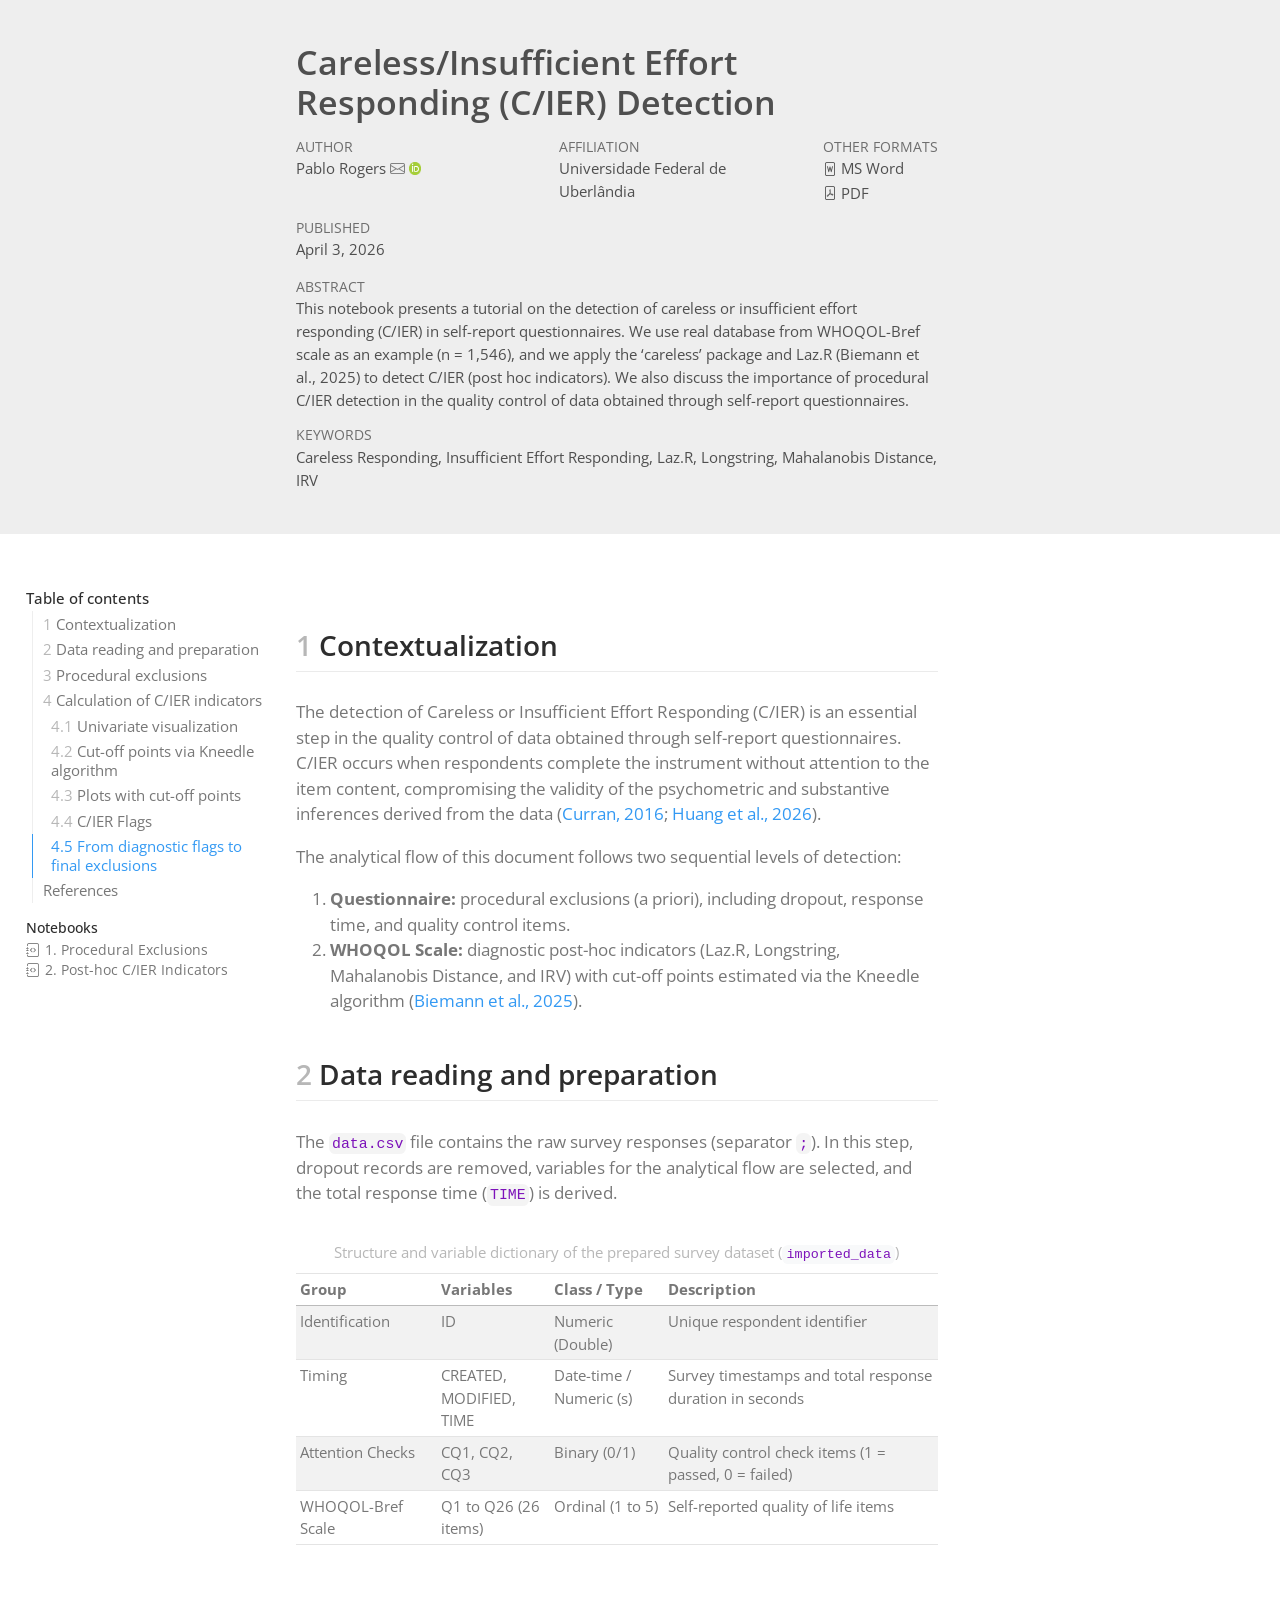
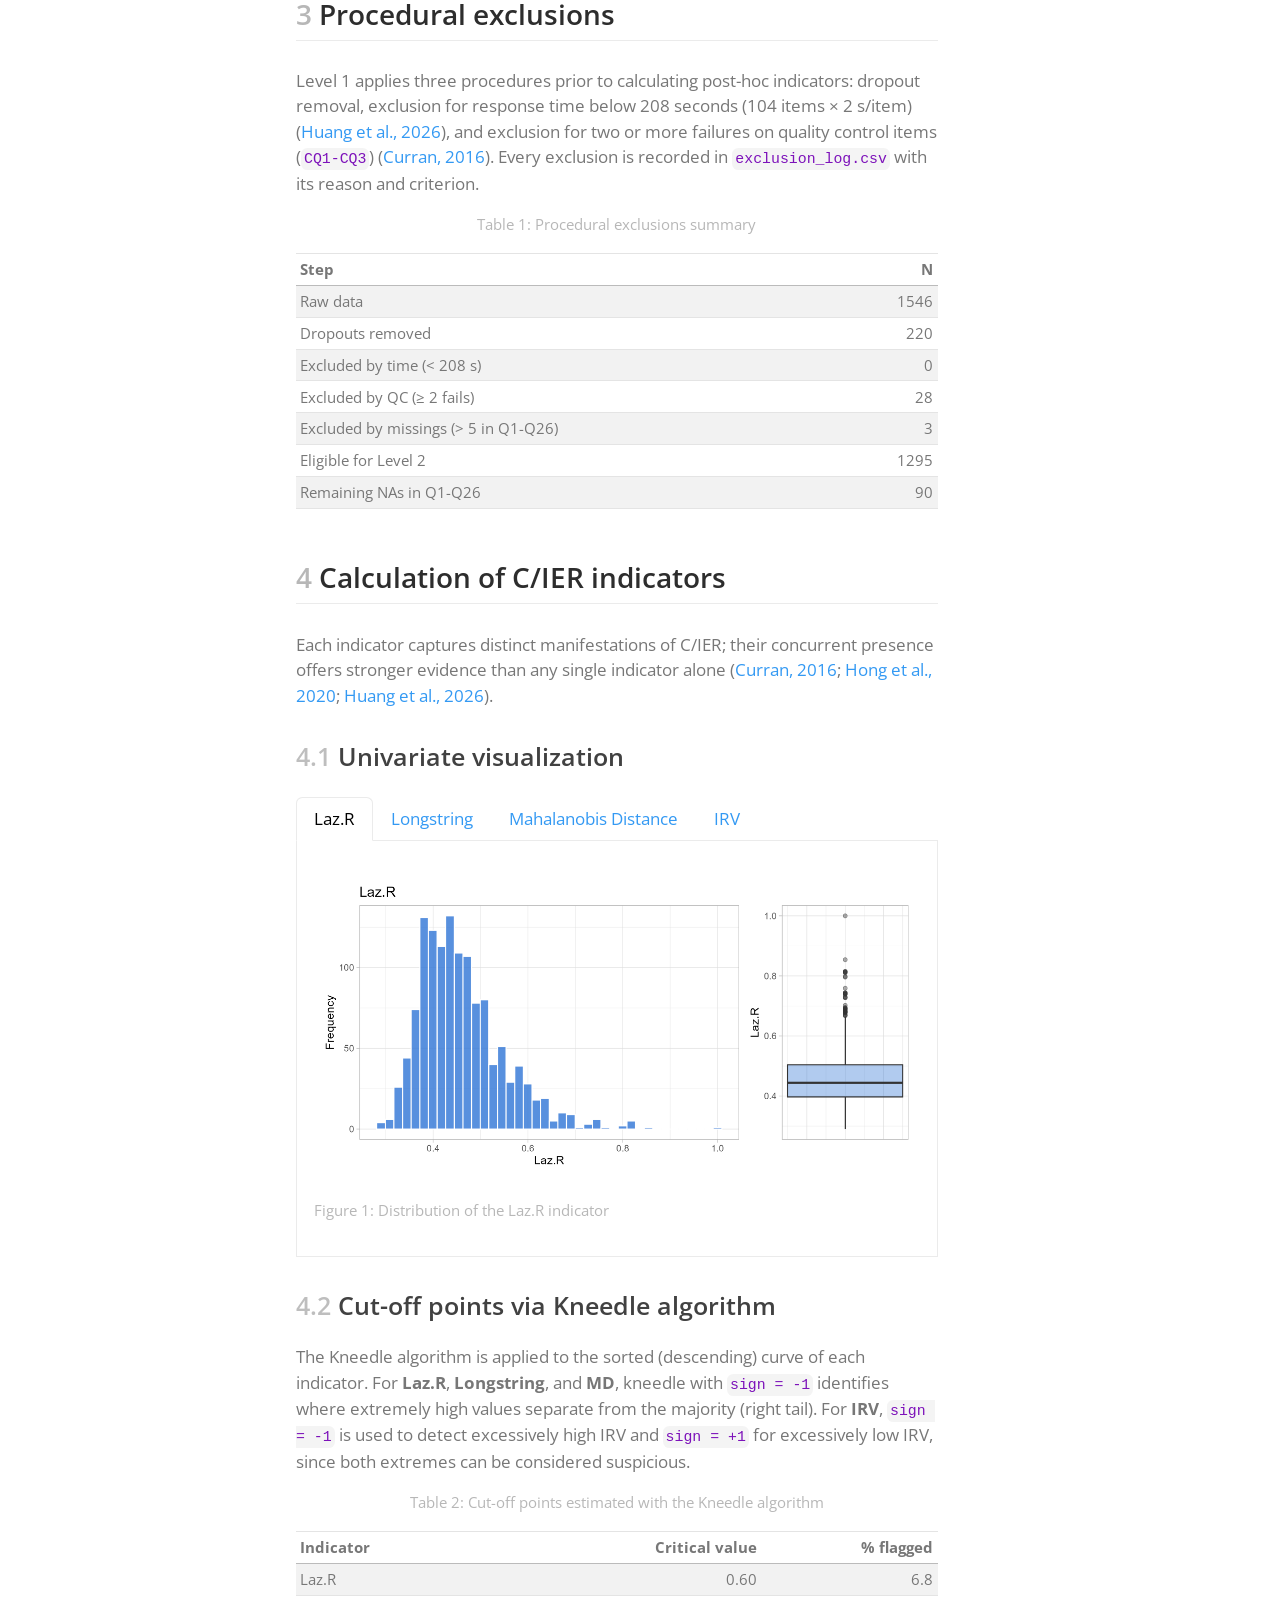
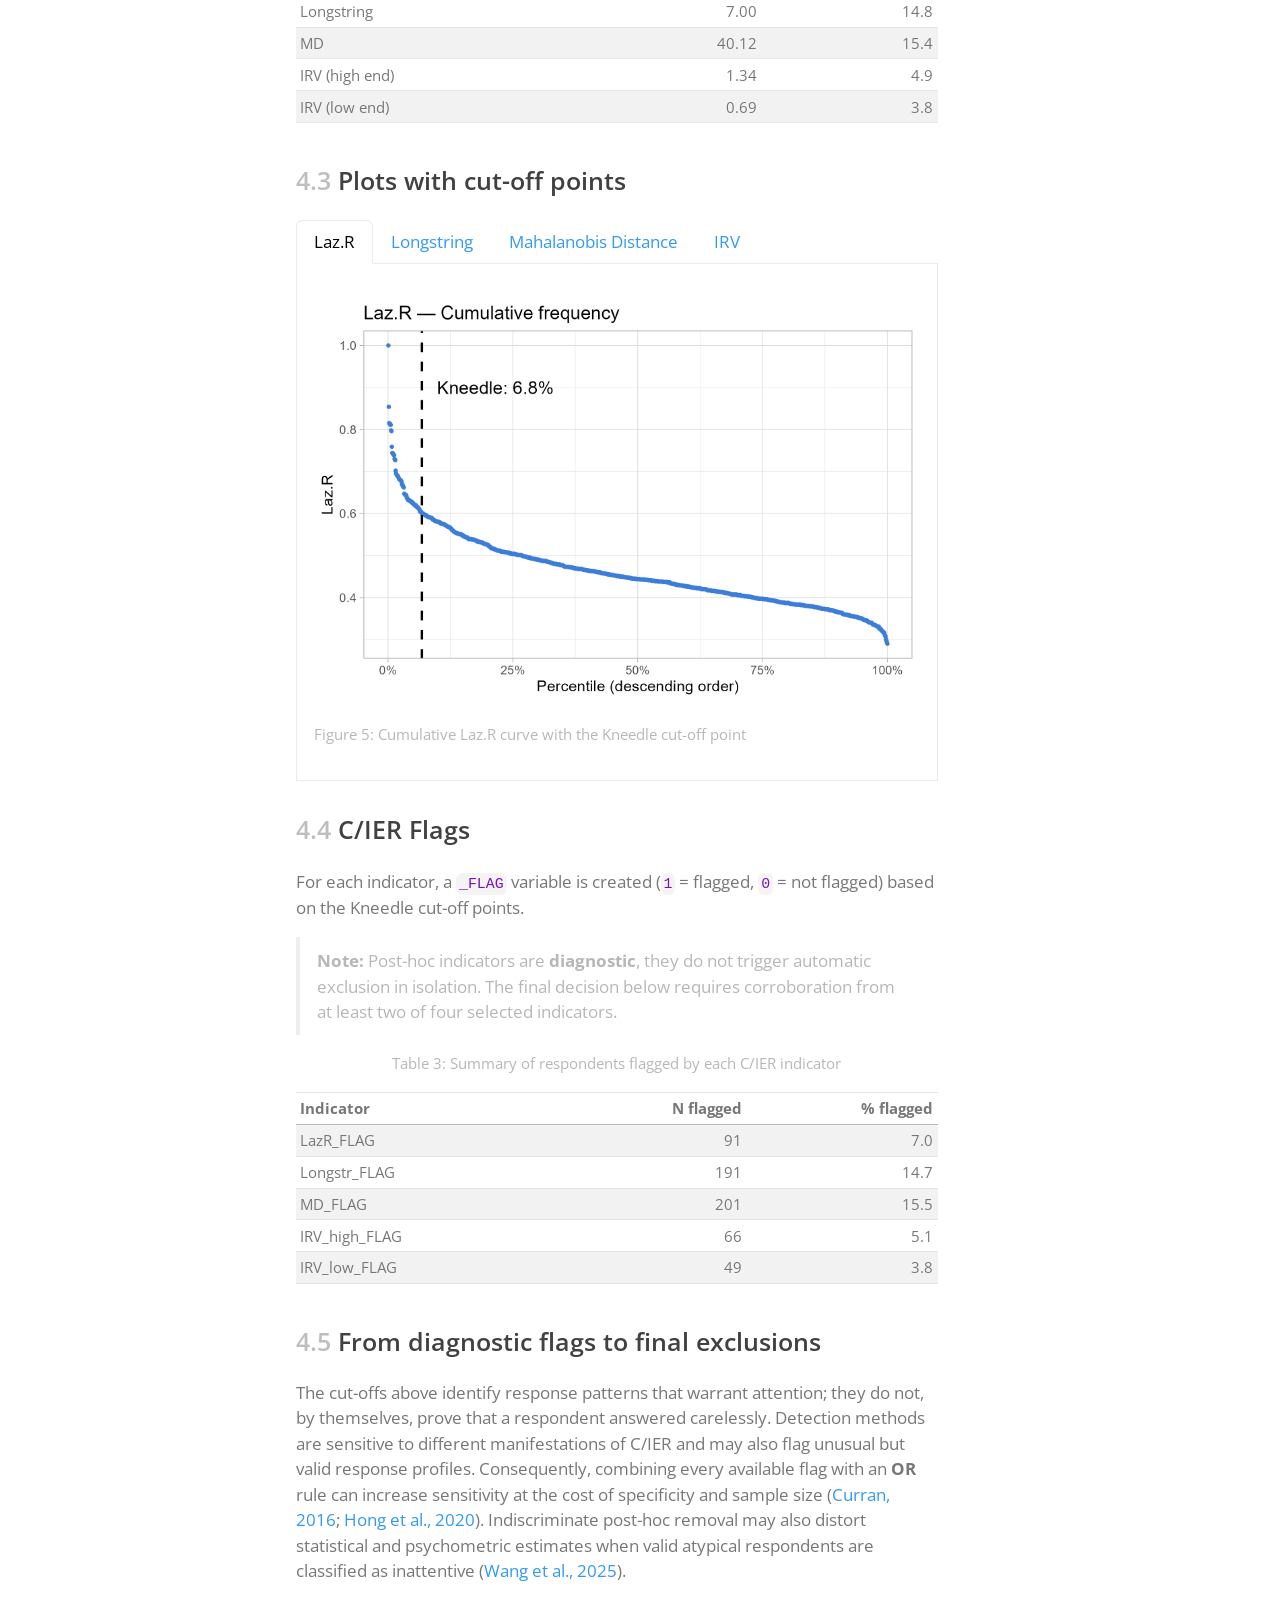
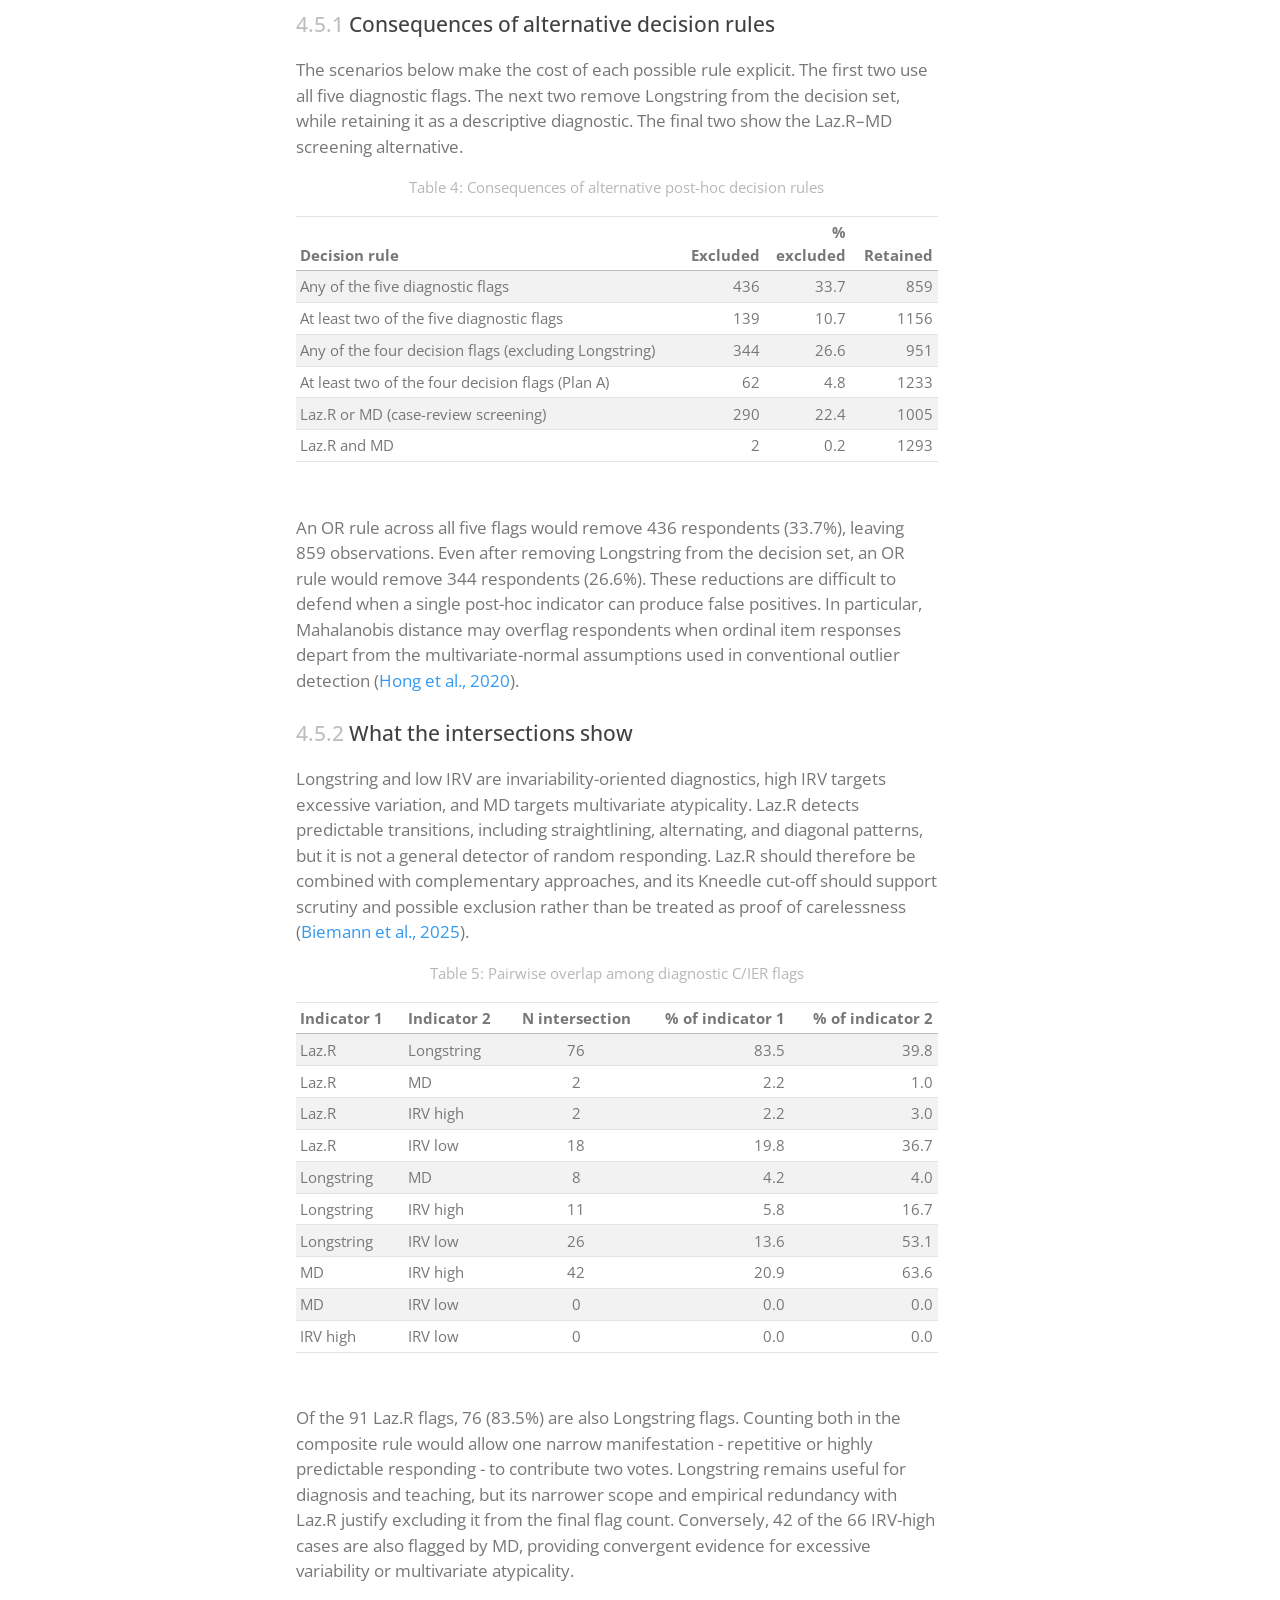
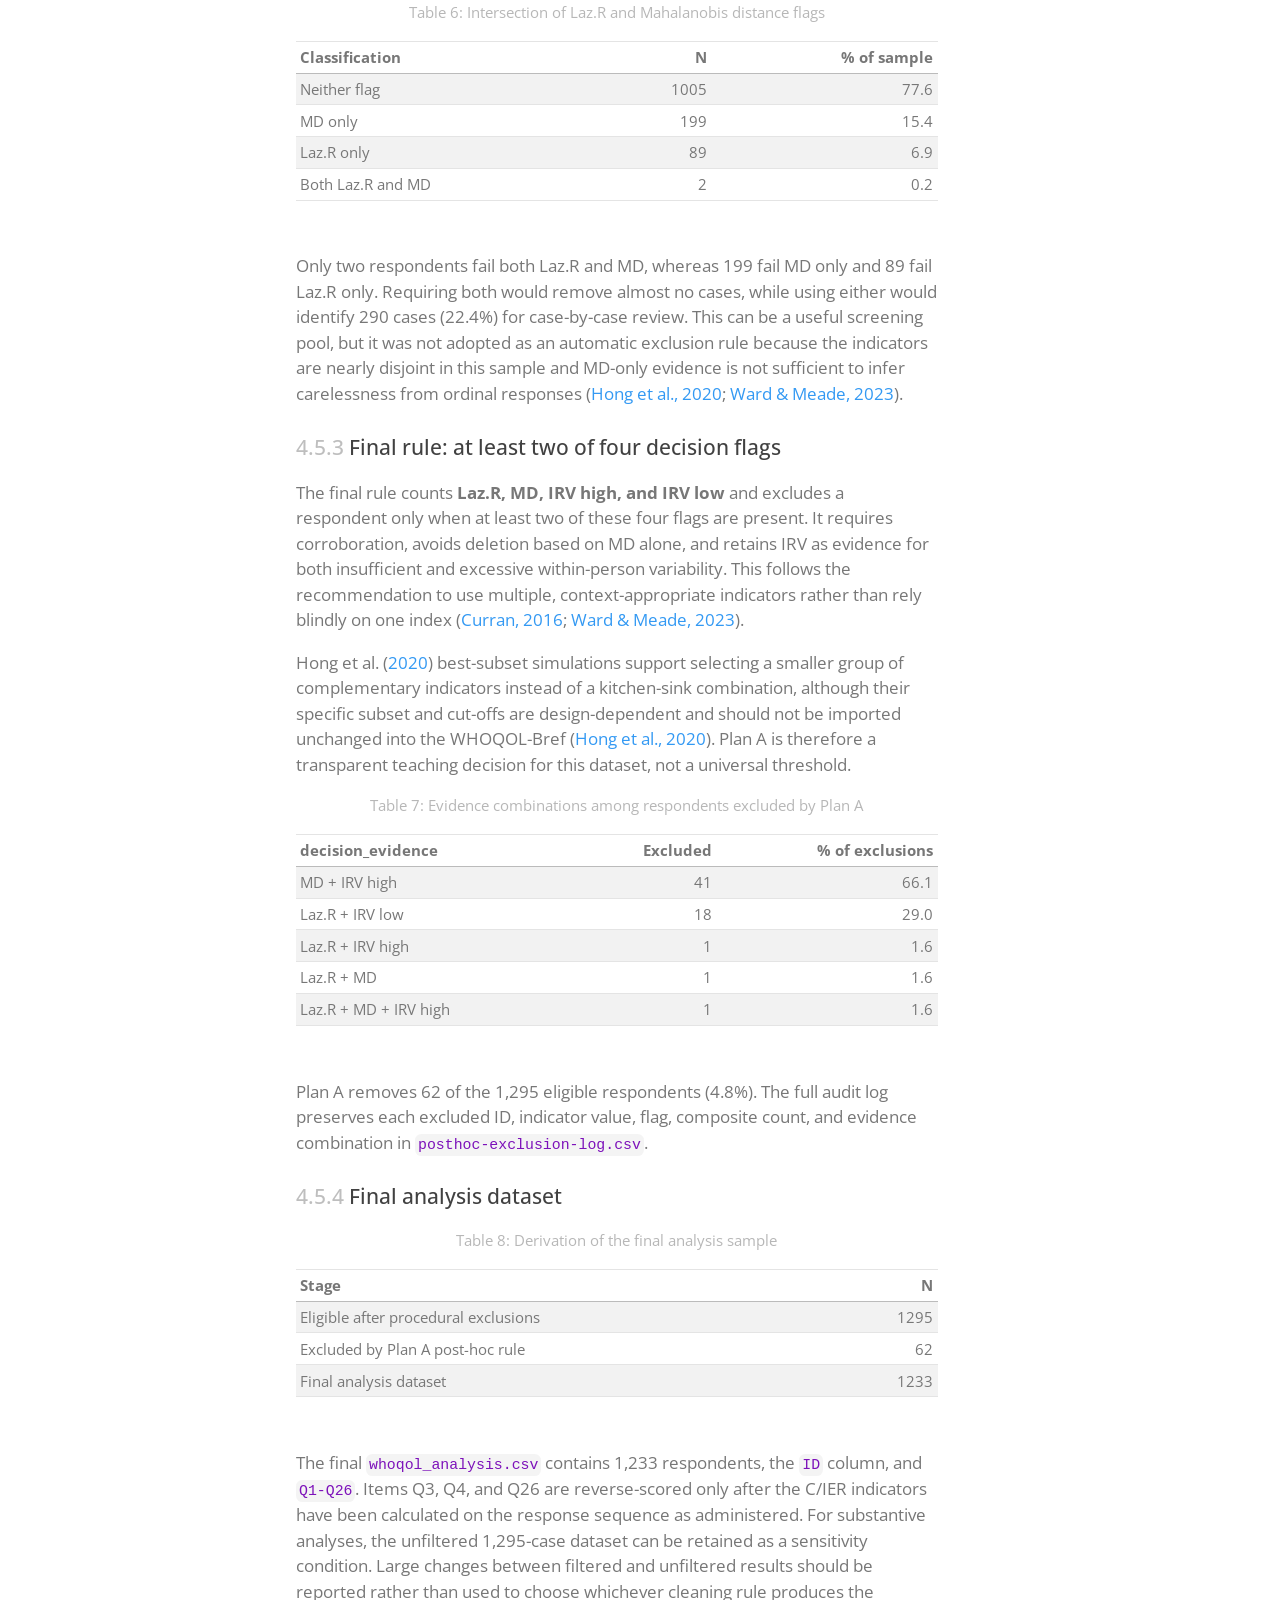
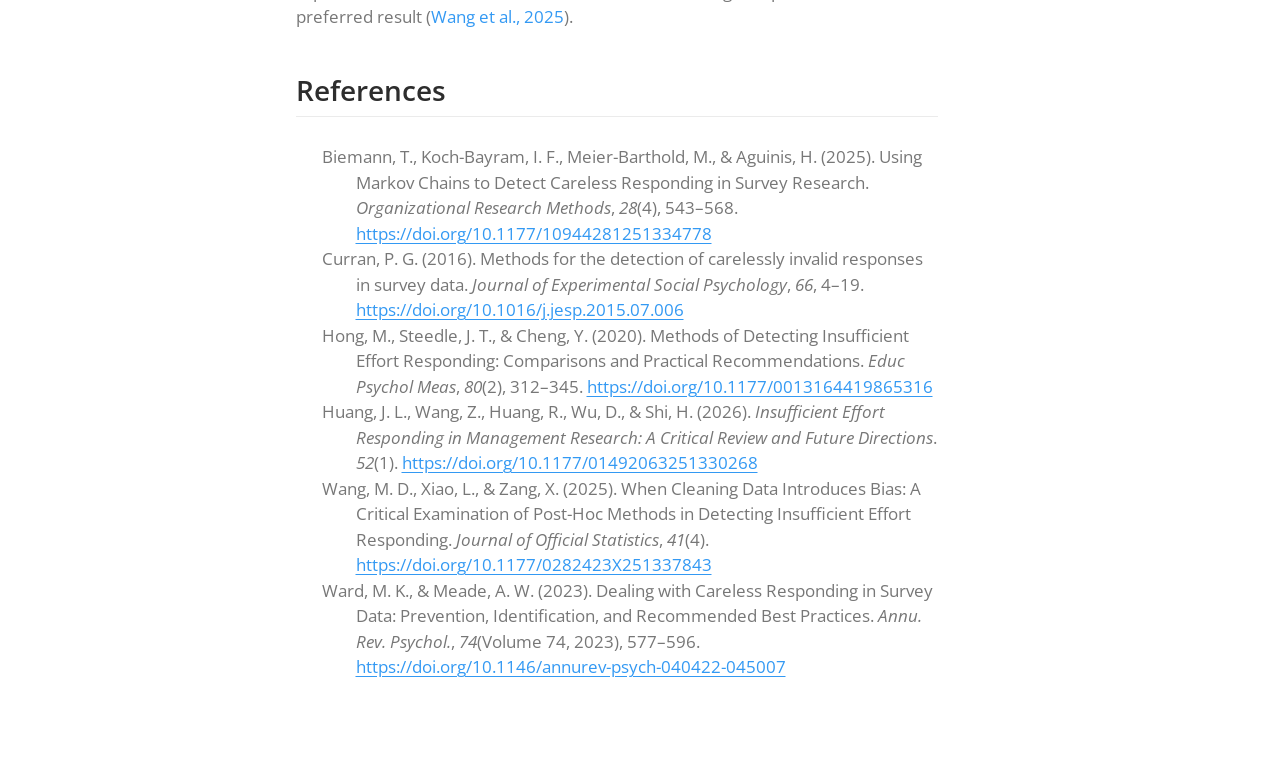
==== index.html @ c93877b2 "Built site for gh-pages" ====
<!DOCTYPE html>
<html xmlns="http://www.w3.org/1999/xhtml" lang="en" xml:lang="en"><head>

<meta charset="utf-8">
<meta name="generator" content="quarto-1.9.37">

<meta name="viewport" content="width=device-width, initial-scale=1.0, user-scalable=yes">

<meta name="author" content="Pablo Rogers">
<meta name="dcterms.date" content="2026-04-03">
<meta name="keywords" content="Careless Responding, Insufficient Effort Responding, Laz.R, Longstring, Mahalanobis Distance, IRV">

<title>Careless/Insufficient Effort Responding (C/IER) Detection</title>
<style>
/* Default styles provided by pandoc.
** See https://pandoc.org/MANUAL.html#variables-for-html for config info.
*/
code{white-space: pre-wrap;}
span.smallcaps{font-variant: small-caps;}
div.columns{display: flex; gap: min(4vw, 1.5em);}
div.column{flex: auto; overflow-x: auto;}
div.hanging-indent{margin-left: 1.5em; text-indent: -1.5em;}
ul.task-list{list-style: none;}
ul.task-list li input[type="checkbox"] {
  width: 0.8em;
  margin: 0 0.8em 0.2em -1em; /* quarto-specific, see https://github.com/quarto-dev/quarto-cli/issues/4556 */ 
  vertical-align: middle;
}
/* CSS for citations */
div.csl-bib-body { }
div.csl-entry {
  clear: both;
  margin-bottom: 0em;
}
.hanging-indent div.csl-entry {
  margin-left:2em;
  text-indent:-2em;
}
div.csl-left-margin {
  min-width:2em;
  float:left;
}
div.csl-right-inline {
  margin-left:2em;
  padding-left:1em;
}
div.csl-indent {
  margin-left: 2em;
}</style>


<script src="site_libs/clipboard/clipboard.min.js"></script>
<script src="site_libs/quarto-html/quarto.js" type="module"></script>
<script src="site_libs/quarto-html/tabsets/tabsets.js" type="module"></script>
<script src="site_libs/quarto-html/popper.min.js"></script>
<script src="site_libs/quarto-html/tippy.umd.min.js"></script>
<script src="site_libs/quarto-html/anchor.min.js"></script>
<link href="site_libs/quarto-html/tippy.css" rel="stylesheet">
<link href="site_libs/quarto-html/quarto-syntax-highlighting-7f8f88aac4f3542376d5c11b86a4c14d.css" rel="stylesheet" id="quarto-text-highlighting-styles">
<script src="site_libs/bootstrap/bootstrap.min.js"></script>
<link href="site_libs/bootstrap/bootstrap-icons.css" rel="stylesheet">
<link href="site_libs/bootstrap/bootstrap-df715b4811ca13bc07639e5bce24b6cd.min.css" rel="stylesheet" append-hash="true" id="quarto-bootstrap" data-mode="light">
<script src="site_libs/quarto-contrib/glightbox/glightbox.min.js"></script>
<link href="site_libs/quarto-contrib/glightbox/glightbox.min.css" rel="stylesheet">
<link href="site_libs/quarto-contrib/glightbox/lightbox.css" rel="stylesheet">
<script async="" src="https://hypothes.is/embed.js"></script>
<script>
  window.document.addEventListener("DOMContentLoaded", function (_event) {
    document.body.classList.add('hypothesis-enabled');
  });
</script>


<link rel="stylesheet" href="custom.css">
<meta name="citation_title" content="Careless/Insufficient Effort Responding (C/IER) Detection">
<meta name="citation_abstract" content="This notebook presents a tutorial on the detection of careless or insufficient effort responding (C/IER) in self-report questionnaires. We use real database from WHOQOL-Bref scale as an example (n = 1,546), and we apply the &amp;amp;#039;careless' package and Laz.R [@biemann2025] to detect C/IER (post hoc indicators). We also discuss the importance of procedural C/IER detection in the quality control of data obtained through self-report questionnaires.
">
<meta name="citation_keywords" content="Careless Responding,Insufficient Effort Responding,Laz.R,Longstring,Mahalanobis Distance,IRV">
<meta name="citation_author" content="Pablo Rogers">
<meta name="citation_publication_date" content="2026-04-03">
<meta name="citation_cover_date" content="2026-04-03">
<meta name="citation_year" content="2026">
<meta name="citation_online_date" content="2026-04-03">
<meta name="citation_language" content="en">
<meta name="citation_reference" content="citation_title=The Relationship of Insufficient Effort Responding and Response Styles: An Online Experiment;,citation_abstract=While self-report data is a staple of modern psychological studies, they rely on participants accurately self-reporting. Two constructs that impede accurate results are insufficient effort responding and response styles. These constructs share conceptual underpinnings and both utilized to reduce cognitive effort when responding to self-report scales. Little research has extensively explored the relationship of the two constructs. The current study explored the relationship of the two constructs across even-point and odd-point scales, as well as before and after data cleaning procedures. We utilized IRTrees, a statistical method for modeling response styles, to examine the relationship between IER and response styles. To capture the wide range of IER metrics available, we employed several forms of IER assessment in our analyses and generated IER factors based on the type of IER being detected. Our results indicated an overall modest relationship between IER and response styles, which varied depending on the type of IER metric being considered or type of scale being evaluated. As expected, data cleaning also changed the relationships of some of the variables. We posit the difference between the constructs may be the degree of cognitive effort participants are willing to expend. Future research and applications are discussed.;,citation_author=Gene M. Alarcon;,citation_author=Michael A. Lee;,citation_publication_date=2022-01;,citation_cover_date=2022-01;,citation_year=2022;,citation_doi=10.3389/fpsyg.2021.784375;,citation_issn=1664-1078;,citation_volume=12;,citation_language=en-US;,citation_journal_title=Front. Psychol.;,citation_publisher=Frontiers;">
<meta name="citation_reference" content="citation_title=Applied Structural Equation Modeling Using AMOS: Basic to Advanced Techniques;,citation_author=Joel E. Collier;,citation_publication_date=2020;,citation_cover_date=2020;,citation_year=2020;">
<meta name="citation_reference" content="citation_title=Old and New Ideas for Data Screening and Assumption Testing for Exploratory and Confirmatory Factor Analysis;,citation_abstract=We provide a basic review of the data screening and assumption testing issues relevant to exploratory and confirmatory factor analysis along with practical advice for conducting analyses that are sensitive to these concerns. Historically, factor analysis was developed for explaining the relationships among many continuous test scores, which led to the expression of the common factor model as a multivariate linear regression model with observed, continuous variables serving as dependent variables, and unobserved factors as the independent, explanatory variables. Thus, we begin our paper with a review of the assumptions for the common factor model and data screening issues as they pertain to the factor analysis of continuous observed variables. In particular, we describe how prin- ciples from regression diagnostics also apply to factor analysis. Next, because modern applications of factor analysis frequently involve the analysis of the individual items from a single test or questionnaire, an important focus of this paper is the factor analysis of items. Although the traditional linear factor model is well-suited to the analysis of con- tinuously distributed variables, commonly used item types, including Likert-type items, almost always produce dichotomous or ordered categorical variables. We describe how relationships among such items are often not well described by product-moment correla- tions, which has clear ramifications for the traditional linear factor analysis. An alternative, non-linear factor analysis using polychoric correlations has become more readily available to applied researchers and thus more popular. Consequently, we also review the assumptions and data-screening issues involved in this method.Throughout the paper, we demonstrate these procedures using an historic data set of nine cognitive ability variables. © 2012 Flora, LaBrish and Chalmers.;,citation_author=David B. Flora;,citation_author=Cathy LaBrish;,citation_author=R. Philip Chalmers;,citation_publication_date=2012-03;,citation_cover_date=2012-03;,citation_year=2012;,citation_issue=MAR;,citation_doi=10.3389/fpsyg.2012.00055;,citation_issn=1664-1078;,citation_volume=3;,citation_journal_title=Frontiers in Psychology;,citation_publisher=Frontiers;">
<meta name="citation_reference" content="citation_title=Principles and Pratice of Structural Equation Modeling;,citation_author=Rex B. Kline;,citation_publication_date=2023;,citation_cover_date=2023;,citation_year=2023;">
<meta name="citation_reference" content="citation_title=Using Markov Chains to Detect Careless Responding in Survey Research;,citation_abstract=Careless responses by survey participants threaten data quality and lead to misleading substantive conclusions that result in theory and practice derailments. Prior research developed valuable precautionary and post-hoc approaches to detect certain types of careless responding. However, existing approaches fail to detect certain repeated response patterns, such as diagonal-lining and alternating responses. Moreover, some existing approaches risk falsely flagging careful response patterns. To address these challenges, we developed a methodological advancement based on first-order Markov chains called Lazy Respondents (Laz.R) that relies on predicting careless responses based on prior responses. We analyzed two large datasets and conducted an experimental study to compare careless responding indices to Laz.R and provide evidence that its use improves validity. To facilitate the use of Laz.R, we describe a procedure for establishing sample-specific cutoff values for careless respondents using the “kneedle algorithm” and make an R Shiny application available to produce all calculations. We expect that using Laz.R in combination with other approaches will help mitigate the threat of careless responses and improve the accuracy of substantive conclusions in future research.;,citation_author=Torsten Biemann;,citation_author=Irmela F. Koch-Bayram;,citation_author=Madleen Meier-Barthold;,citation_author=Herman Aguinis;,citation_publication_date=2025-10;,citation_cover_date=2025-10;,citation_year=2025;,citation_issue=4;,citation_doi=10.1177/10944281251334778;,citation_issn=1094-4281, 1552-7425;,citation_volume=28;,citation_language=en-US;,citation_journal_title=Organizational Research Methods;">
<meta name="citation_reference" content="citation_title=A Two-Step Method Based on lz* for Identifying Effortful Respondents;,citation_abstract=The likelihood-based person-fit statistic, lz*, is commonly used in educational assessments to distinguish between respondents who are putting in effort and those who are not. However, lz* depends on the estimated item parameters. Item parameter estimates based on data containing non-effortful respondents are biased, thereby undermining the strength of lz*. To address this issue, we propose a two-step method that leverages data mining techniques to obtain more accurate item parameter estimates and then uses them to compute lz*. The results show that the estimates based on the effortful group identified by K-means are more accurate, which improves the performance of lz* in terms of the precision of identifying effortful respondents when non-effort severity is high.;,citation_author=Yilan Chen;,citation_author=Yue Liu;,citation_author=Hongyun Liu;,citation_publication_date=2026-02;,citation_cover_date=2026-02;,citation_year=2026;,citation_issue=2;,citation_doi=10.3390/jintelligence14020030;,citation_issn=2079-3200;,citation_pmid=41745216;,citation_volume=14;,citation_journal_title=J Intell;">
<meta name="citation_reference" content="citation_title=Methods for the detection of carelessly invalid responses in survey data;,citation_abstract=Self-report data collections, particularly through online measures, are ubiquitous in both experimental and non-experimental psychology. Invalid data can be present in such data collections for a number of reasons. One reason is careless or insufficient effort (C/IE) responding. The past decade has seen a rise in research on techniques to detect and remove these data before normal analysis (Huang, Curran, Keeney, Poposki, &amp;amp;amp; DeShon, 2012; Johnson, 2005; Meade &amp; Craig, 2012). The rigorous use of these techniques is valuable tool for the removal of error that can impact survey results (Huang, Liu, &amp; Bowling, 2015). This research has encompassed a number of sub-fields of psychology, and this paper aims to integrate different perspectives into a review and assessment of current techniques, an introduction of new techniques, and a generation of recommendations for practical use. Concerns about C/IE responding are a factor any time self-report data are collected, and all such researchers should be well-versed on methods to detect this pattern of response.;,citation_author=Paul G. Curran;,citation_publication_date=2016-09;,citation_cover_date=2016-09;,citation_year=2016;,citation_doi=10.1016/j.jesp.2015.07.006;,citation_issn=0022-1031;,citation_volume=66;,citation_journal_title=Journal of Experimental Social Psychology;,citation_series_title=Rigorous and Replicable Methods in Social Psychology;">
<meta name="citation_reference" content="citation_title=Methods of Detecting Insufficient Effort Responding: Comparisons and Practical Recommendations;,citation_abstract=Insufficient effort responding (IER) affects many forms of assessment in both educational and psychological contexts. Much research has examined different types of IER, IER’s impact on the psychometric properties of test scores, and preprocessing procedures used to detect IER. However, there is a gap in the literature in terms of practical advice for applied researchers and psychometricians when evaluating multiple sources of IER evidence, including the best strategy or combination of strategies when preprocessing data. In this study, we demonstrate how the use of different IER detection methods may affect psychometric properties such as predictive validity and reliability. Moreover, we evaluate how different data cleansing procedures can detect different types of IER. We provide evidence via simulation studies and applied analysis using the ACT’s Engage assessment as a motivating example. Based on the findings of the study, we provide recommendations and future research directions for those who suspect their data may contain responses reflecting careless, random, or biased responding.;,citation_author=Maxwell Hong;,citation_author=Jeffrey T. Steedle;,citation_author=Ying Cheng;,citation_publication_date=2020-04;,citation_cover_date=2020-04;,citation_year=2020;,citation_issue=2;,citation_doi=10.1177/0013164419865316;,citation_issn=0013-1644;,citation_pmid=32158024;,citation_volume=80;,citation_journal_title=Educ Psychol Meas;">
<meta name="citation_reference" content="citation_title=Insufficient effort responding: Examining an insidious confound in survey data.;,citation_abstract=Insufficient effort responding (IER; Huang, Curran, Keeney, Poposki, &amp;amp;amp; DeShon, 2012) to surveys has largely been assumed to be a source of random measurement error that attenuates associations between substantive measures. The current article, however, illustrates how and when the presence of IER can produce a systematic bias that inflates observed correlations between substantive measures. Noting that inattentive responses as a whole generally congregate around the midpoint of a Likert scale, we propose that Mattentive, defined as the mean score of attentive respondents on a substantive measure, will be negatively related to IER’s confounding effect on substantive measures (i.e., correlations between IER and a given substantive measure will become less positive [or more negative] as Mattentive increases). Results from a personality questionnaire (Study 1) and a simulation (Study 2) consistently support the hypothesized confounding influence of IER. Using an employee sample (Study 3), we demonstrated how IER can confound bivariate relationships between substantive measures. Together, these studies indicate that IER can inflate the strength of observed relationships when scale means depart from the scale midpoints, resulting in an inflated Type I error rate. This challenges the traditional view that IER attenuates observed bivariate correlations. These findings highlight situations where IER may be a methodological nuisance, while underscoring the need for survey administrators and researchers to deter and detect IER in surveys. The current article serves as a wake-up call for researchers and practitioners to more closely examine IER in their data.;,citation_author=Jason L. Huang;,citation_author=Mengqiao Liu;,citation_author=Nathan A. Bowling;,citation_publication_date=2015;,citation_cover_date=2015;,citation_year=2015;,citation_issue=3;,citation_doi=http://dx.doi.org/10.1037/a0038510;,citation_issn=1939-1854, 0021-9010;,citation_volume=100;,citation_language=en-US;,citation_journal_title=Journal of Applied Psychology;">
<meta name="citation_reference" content="citation_title=Insufficient Effort Responding in Management Research: A Critical Review and Future Directions;,citation_author=Jason L Huang;,citation_author=Zhonghao Wang;,citation_author=Ran Huang;,citation_author=Dongyuan Wu;,citation_author=Huijie Shi;,citation_publication_date=2026;,citation_cover_date=2026;,citation_year=2026;,citation_issue=1;,citation_doi=10.1177/01492063251330268;,citation_volume=52;,citation_language=en-US;">
<meta name="citation_reference" content="citation_title=Comparing Person-Fit and Traditional Indices Across Careless Response Patterns in Surveys;,citation_abstract=Methods to identify carelessness in survey research can be valuable tools in reducing bias during survey development, validation, and use. Because carelessness may take multiple forms, researchers typically use multiple indices when identifying carelessness. In the current study, we extend the literature on careless response identification by examining the usefulness of three item-response theory-based person-fit indices for both random and overconsistent careless response identification: infit MSE outfit MSE, and the polytomous l z statistic. We compared these statistics with traditional careless response indices using both empirical data and simulated data. The empirical data included 2,049 high school student surveys of teaching effectiveness from the Network for Educator Effectiveness. In the simulated data, we manipulated type of carelessness (random response or overconsistency) and percent of carelessness present (0%, 5%, 10%, 20%). Results suggest that infit and outfit MSE and the l z statistic may provide complementary information to traditional indices such as LongString, Mahalanobis Distance, Validity Items, and Completion Time. Receiver operating characteristic curves suggested that the person-fit indices showed good sensitivity and specificity for classifying both over-consistent and under-consistent careless patterns, thus functioning in a bidirectional manner. Carelessness classifications based on low fit values correlated with carelessness classifications from LongString and completion time, and classifications based on high fit values correlated with classifications from Mahalanobis Distance. We consider implications for research and practice.;,citation_author=Eli A. Jones;,citation_author=Stefanie A. Wind;,citation_author=Chia-Lin Tsai;,citation_author=Yuan Ge;,citation_publication_date=2023-09;,citation_cover_date=2023-09;,citation_year=2023;,citation_issue=5-6;,citation_doi=10.1177/01466216231194358;,citation_issn=0146-6216;,citation_pmid=37810542;,citation_volume=47;,citation_journal_title=Appl Psychol Meas;">
<meta name="citation_reference" content="citation_title=Identifying Dynamic Shifts to Careless and Insufficient Effort Behavior in Questionnaire Responses; a Novel Approach and Experimental Validation;,citation_abstract=Careless and insufficient effort responding (C/IER) is a situation where participants respond to survey instruments without considering the item content. This phenomena adds noise to data leading to erroneous inference. There are multiple approaches to identifying and accounting for C/IER in survey settings, of these approaches the best performing are model based classification techniques. Classic approaches to accounting for C/IER treat it as a person level phenomena. They first use some method to identify participants who exhibit C/IER, then use list-wise deletion to remove them prior to analysis. We argue that C/IER is actually a state that participants may exhibit for a portion of a survey instrument. In other words, participants start a survey with the intention to follow instructions, but at some point transition to a C/IER state and no longer respond in line with item contents. Accounting for C/IER at the item level, as opposed to the person level preserves data resulting in increased power. In this article we present a Bayesian Dynamic Latent Class Structural Equation Modeling (DLCSEM) approach for simultaneously accounting for C/IER at the item level and estimating a model of interest. We use a simulation study to establish the approaches performance under empirically relevant conditions and to compare it to other methods. We then conducted an experimental validation in which we induce C/IER like responses from human subjects and investigate the approaches ability to identify the point in which participants transition to a C/IER state. We also compare the model to existing approaches. In both the simulation and experimental validation the DLCSEM outperforms the alternative approaches. We conclude that the approach should be used by applied researchers for the pragmatic benefits of the method. Conclusions, limitations, and future directions are discussed.;,citation_author=Zachary J. Roman;,citation_author=Patrick Schmidt;,citation_author=Jason M. Miller;,citation_author=Holger Brandt;,citation_publication_date=2024-09;,citation_cover_date=2024-09;,citation_year=2024;,citation_issue=5;,citation_doi=10.1080/10705511.2024.2304816;,citation_issn=1070-5511;,citation_volume=31;,citation_journal_title=Structural Equation Modeling: A Multidisciplinary Journal;,citation_publisher=Routledge;">
<meta name="citation_reference" content="citation_title=Detecting Inattentive Responding on a Psychosocial Measure of College Readiness;,citation_abstract=Contemporary definitions of college and career readiness extend well beyond the mathematics and English language arts skills needed for success in postsecondary courses or job training. Among other aspects of readiness, those definitions include psychosocial or social and emotional learning (SEL) competencies reflecting behaviors and attitudes that support learning and persistence.;,citation_author=Jeffrey Steedle;,citation_publication_date=2018;,citation_cover_date=2018;,citation_year=2018;,citation_language=en-US;,citation_technical_report_institution=ACT.org;">
<meta name="citation_reference" content="citation_title=A Response-Time-Based Latent Response Mixture Model for Identifying and Modeling Careless and Insufficient Effort Responding in Survey Data;,citation_abstract=Careless and insufficient effort responding (C/IER) can pose a major threat to data quality and, as such, to validity of inferences drawn from questionnaire data. A rich body of methods aiming at its detection has been developed.Most of these methods can detect only specific types of C/IER patterns. However, typically different types of C/IER patterns occur within one data set and need to be accounted for. We present a model-based approach for detecting manifold manifestations of C/IER at once. This is achieved by leveraging response time (RT) information available from computer-administered questionnaires and integrating theoretical considerations on C/IER with recent psychometric modeling approaches. The approach a) takes the specifics of attentive response behavior on questionnaires into account by incorporating the distance–difficulty hypothesis, b) allows for attentiveness to vary on the screen-by-respondent level, c) allows for respondents with different trait and speed levels to differ in their attentiveness, and d) at once deals with various response patterns arising from C/IER. The approach makes use of item-level RTs. An adapted version for aggregated RTs is presented that supports screening for C/IER behavior on the respondent level. Parameter recovery is investigated in a simulation study. The approach is illustrated in an empirical example, comparing different RT measures and contrasting the proposed model-based procedure against indicator-based multiple-hurdle approaches.;,citation_author=Esther Ulitzsch;,citation_author=Steffi Pohl;,citation_author=Lale Khorramdel;,citation_author=Ulf Kroehne;,citation_author=Matthias Davier;,citation_publication_date=2022-06;,citation_cover_date=2022-06;,citation_year=2022;,citation_issue=2;,citation_doi=10.1007/s11336-021-09817-7;,citation_issn=0033-3123, 1860-0980;,citation_volume=87;,citation_language=en-US;,citation_journal_title=Psychometrika;">
<meta name="citation_reference" content="citation_title=Accounting for careless and insufficient effort responding in large-scale survey data—development, evaluation, and application of a screen-time-based weighting procedure;,citation_abstract=Careless and insufficient effort responding (C/IER) poses a major threat to the quality of large-scale survey data. Traditional indicator-based procedures for its detection are limited in that they are only sensitive to specific types of C/IER behavior, such as straight lining or rapid responding, rely on arbitrary threshold settings, and do not allow taking the uncertainty of C/IER classification into account. Overcoming these limitations, we develop a two-step screen-time-based weighting procedure for computer-administered surveys. The procedure allows considering the uncertainty in C/IER identification, is agnostic towards the specific types of C/IE response patterns, and can feasibly be integrated with common analysis workflows for large-scale survey data. In Step 1, we draw on mixture modeling to identify subcomponents of log screen time distributions presumably stemming from C/IER. In Step 2, the analysis model of choice is applied to item response data, with respondents’ posterior class probabilities being employed to downweigh response patterns according to their probability of stemming from C/IER. We illustrate the approach on a sample of more than 400,000 respondents being administered 48 scales of the PISA 2018 background questionnaire. We gather supporting validity evidence by investigating relationships between C/IER proportions and screen characteristics that entail higher cognitive burden, such as screen position and text length, relating identified C/IER proportions to other indicators of C/IER as well as by investigating rank-order consistency in C/IER behavior across screens. Finally, in a re-analysis of the PISA 2018 background questionnaire data, we investigate the impact of the C/IER adjustments on country-level comparisons.;,citation_author=Esther Ulitzsch;,citation_author=Hyo Jeong Shin;,citation_author=Oliver Lüdtke;,citation_publication_date=2024;,citation_cover_date=2024;,citation_year=2024;,citation_issue=2;,citation_doi=10.3758/s13428-022-02053-6;,citation_issn=1554-351X;,citation_pmid=36867339;,citation_volume=56;,citation_journal_title=Behav Res Methods;">
<meta name="citation_reference" content="citation_title=Investigating dynamics in attentive and inattentive responding together with their contextual correlates using a novel mixture IRT model for intensive longitudinal data;,citation_abstract=Abstract In ecological momentary assessment (EMA), respondents answer brief questionnaires about their current behaviours or experiences several times per day across multiple days. The frequent measurement enables a thorough grasp of the dynamics inherent in psychological constructs, but it also increases respondent burden. To lower this burden, respondents may engage in careless and insufficient effort responding (C/IER), leaving data contaminated with responses that do not reflect what researchers want to measure. We introduce a novel approach to investigating C/IER in EMA data. Our approach combines a confirmatory mixture item response theory model separating C/IER from attentive behaviour with latent Markov factor analysis. This enables gauging the occurrence of C/IER and studying transitions among states of different response behaviours including their contextual correlates. The approach can be implemented using R packages. An empirical application showcases the approach’s efficacy in pinpointing C/IER instances and gaining insights into their underlying causes. We showcase that the approach identifies various C/IER response patterns but requires heterogeneous and negatively worded items to detect straightlining. In a simulation investigating robustness against unaccounted for changes in measurement models underlying attentive responses, the approach proved robust against heterogeneity in loading patterns but not against heterogeneity in factor structures. Extensions to accommodate the latter are discussed.;,citation_author=Leonie V. D. E. Vogelsmeier;,citation_author=Irina Uglanova;,citation_author=Manuel T. Rein;,citation_author=Esther Ulitzsch;,citation_publication_date=2024-12;,citation_cover_date=2024-12;,citation_year=2024;,citation_doi=10.1111/bmsp.12373;,citation_issn=0007-1102, 2044-8317;,citation_language=en-US;,citation_journal_title=Brit J Math &amp;amp;amp; Statis;">
<meta name="citation_reference" content="citation_title=Dealing with Careless Responding in Survey Data: Prevention, Identification, and Recommended Best Practices;,citation_abstract=Surveys administered online have several benefits, but they are particularly prone to careless responding, which occurs when respondents fail to read item content or give sufficient attention, resulting in raw data that may not accurately reflect respondents’ true levels of the constructs being measured. Careless responding can lead to various psychometric issues, potentially impacting any area of psychology that uses self-reported surveys and assessments. This review synthesizes the careless responding literature to provide a comprehensive understanding of careless responding and ways to prevent, identify, report, and clean careless responding from data sets. Further, we include recommendations for different levels of screening for careless responses. Finally, we highlight some of the most promising areas for future work on careless responding.;,citation_author=M. K. Ward;,citation_author=Adam W. Meade;,citation_publication_date=2023-01;,citation_cover_date=2023-01;,citation_year=2023;,citation_issue=Volume 74, 2023;,citation_doi=10.1146/annurev-psych-040422-045007;,citation_issn=0066-4308, 1545-2085;,citation_volume=74;,citation_language=en-US;,citation_journal_title=Annu. Rev. Psychol.;,citation_publisher=Annual Reviews;">
<meta name="citation_reference" content="citation_title=When Cleaning Data Introduces Bias: A Critical Examination of Post-Hoc Methods in Detecting Insufficient Effort Responding;,citation_author=Melissa Dan Wang;,citation_author=Leifeng Xiao;,citation_author=Xuan Zang;,citation_publication_date=2025-06;,citation_cover_date=2025-06;,citation_year=2025;,citation_issue=4;,citation_doi=10.1177/0282423X251337843;,citation_volume=41;,citation_language=en-US;,citation_journal_title=Journal of Official Statistics;">
<meta name="citation_reference" content="citation_title=A Beta Mixture Model for Careless Respondent Detection in Visual Analogue Scale Data;,citation_abstract=Visual Analogue scales (VASs) are increasingly popular in psychological, social, and medical research. However, VASs can also be more demanding for respondents, potentially leading to quicker disengagement and a higher risk of careless responding. Existing mixture modeling approaches for careless response detection have so far only been available for Likert-type and unbounded continuous data but have not been tailored to VAS data. This study introduces and evaluates a model-based approach specifically designed to detect and account for careless respondents in VAS data. We integrate existing measurement models for VASs with mixture item response theory models for identifying and modeling careless responding. Simulation results show that the proposed model effectively detects careless responding and recovers key parameters. We illustrate the model’s potential for identifying and accounting for careless responding using real data from both VASs and Likert scales. First, we show how the model can be used to compare careless responding across different scale types, revealing a higher proportion of careless respondents in VAS compared to Likert scale data. Second, we demonstrate that item parameters from the proposed model exhibit improved psychometric properties compared to those from a model that ignores careless responding. These findings underscore the model’s potential to enhance data quality by identifying and addressing careless responding.;,citation_author=Lijin Zhang;,citation_author=Benjamin W. Domingue;,citation_author=Leonie V. D. E. Vogelsmeier;,citation_author=Esther Ulitzsch;,citation_publication_date=2025;,citation_cover_date=2025;,citation_year=2025;,citation_issue=4;,citation_doi=10.1017/psy.2025.10041;,citation_issn=0033-3123;,citation_pmid=40985065;,citation_volume=90;,citation_journal_title=Psychometrika;">
<meta name="citation_reference" content="citation_title=A Beginner’s Guide to Structural Equation Modeling;,citation_author=Tiffany A. Whittaker;,citation_author=Randall E. Schumacker;,citation_publication_date=2022;,citation_cover_date=2022;,citation_year=2022;">
</head>

<body class="quarto-light">

<header id="title-block-header" class="quarto-title-block default toc-left page-columns page-full">
  <div class="quarto-title-banner page-columns page-full">
    <div class="quarto-title column-body">
      <h1 class="title">Careless/Insufficient Effort Responding (C/IER) Detection</h1>
          </div>

    
    <div class="quarto-title-meta-container">
      <div class="quarto-title-meta-column-start">
            <div class="quarto-title-meta-author">
          <div class="quarto-title-meta-heading">Author</div>
          <div class="quarto-title-meta-heading">Affiliation</div>
          
                <div class="quarto-title-meta-contents">
            <p class="author">Pablo Rogers <a href="mailto:pablorogers@ufu.br" class="quarto-title-author-email"><i class="bi bi-envelope"></i></a> <a href="https://orcid.org/0000-0002-0093-3834" class="quarto-title-author-orcid"> <img src="[data-uri]"></a></p>
          </div>
                <div class="quarto-title-meta-contents">
                    <p class="affiliation">
                        Universidade Federal de Uberlândia
                      </p>
                  </div>
                    </div>
        
        <div class="quarto-title-meta">

                      
                <div>
            <div class="quarto-title-meta-heading">Published</div>
            <div class="quarto-title-meta-contents">
              <p class="date">April 3, 2026</p>
            </div>
          </div>
          
                
              </div>
      </div>
      <div class="quarto-title-meta-column-end quarto-other-formats-target">
      <div class="quarto-alternate-formats"><div class="quarto-title-meta-heading">Other Formats</div><div class="quarto-title-meta-contents"><p><a href="index.docx"><i class="bi bi-file-word"></i>MS Word</a></p></div><div class="quarto-title-meta-contents"><p><a href="index.pdf"><i class="bi bi-file-pdf"></i>PDF</a></p></div></div></div>
    </div>

    <div>
      <div class="abstract">
        <div class="block-title">Abstract</div>
        <p>This notebook presents a tutorial on the detection of careless or insufficient effort responding (C/IER) in self-report questionnaires. We use real database from WHOQOL-Bref scale as an example (n = 1,546), and we apply the ‘careless’ package and Laz.R <span class="citation" data-cites="biemann2025">(<a href="#ref-biemann2025" role="doc-biblioref">Biemann et al., 2025</a>)</span> to detect C/IER (post hoc indicators). We also discuss the importance of procedural C/IER detection in the quality control of data obtained through self-report questionnaires.</p>
      </div>
    </div>

    <div>
      <div class="keywords">
        <div class="block-title">Keywords</div>
        <p>Careless Responding, Insufficient Effort Responding, Laz.R, Longstring, Mahalanobis Distance, IRV</p>
      </div>
    </div>

    <div class="quarto-other-links-text-target">
    </div>  </div>
</header><div id="quarto-content" class="page-columns page-rows-contents page-layout-article toc-left">
<div id="quarto-sidebar-toc-left" class="sidebar toc-left">
  <nav id="TOC" role="doc-toc" class="toc-active">
    <h2 id="toc-title">Table of contents</h2>
   
  <ul>
  <li><a href="#contextualization" id="toc-contextualization" class="nav-link active" data-scroll-target="#contextualization"><span class="header-section-number">1</span> Contextualization</a></li>
  <li><a href="#data-reading-and-preparation" id="toc-data-reading-and-preparation" class="nav-link" data-scroll-target="#data-reading-and-preparation"><span class="header-section-number">2</span> Data reading and preparation</a></li>
  <li><a href="#procedural-exclusions" id="toc-procedural-exclusions" class="nav-link" data-scroll-target="#procedural-exclusions"><span class="header-section-number">3</span> Procedural exclusions</a></li>
  <li><a href="#calculation-of-cier-indicators" id="toc-calculation-of-cier-indicators" class="nav-link" data-scroll-target="#calculation-of-cier-indicators"><span class="header-section-number">4</span> Calculation of C/IER indicators</a>
  <ul class="collapse">
  <li><a href="#univariate-visualization" id="toc-univariate-visualization" class="nav-link" data-scroll-target="#univariate-visualization"><span class="header-section-number">4.1</span> Univariate visualization</a></li>
  <li><a href="#cut-off-points-via-kneedle-algorithm" id="toc-cut-off-points-via-kneedle-algorithm" class="nav-link" data-scroll-target="#cut-off-points-via-kneedle-algorithm"><span class="header-section-number">4.2</span> Cut-off points via Kneedle algorithm</a></li>
  <li><a href="#plots-with-cut-off-points" id="toc-plots-with-cut-off-points" class="nav-link" data-scroll-target="#plots-with-cut-off-points"><span class="header-section-number">4.3</span> Plots with cut-off points</a></li>
  <li><a href="#cier-flags" id="toc-cier-flags" class="nav-link" data-scroll-target="#cier-flags"><span class="header-section-number">4.4</span> C/IER Flags</a></li>
  <li><a href="#posthoc-decision" id="toc-posthoc-decision" class="nav-link" data-scroll-target="#posthoc-decision"><span class="header-section-number">4.5</span> From diagnostic flags to final exclusions</a></li>
  </ul></li>
  <li><a href="#references" id="toc-references" class="nav-link" data-scroll-target="#references">References</a></li>
  </ul>
<div class="quarto-alternate-notebooks"><h2>Notebooks</h2><ul><li><a href="Scripts\ProcessingScripts\01_procedural-preview.html"><i class="bi bi-journal-code"></i>1. Procedural Exclusions</a></li><li><a href="Scripts\ProcessingScripts\02_posthoc-preview.html"><i class="bi bi-journal-code"></i>2. Post-hoc C/IER Indicators</a></li></ul></div></nav>
</div>
<div id="quarto-margin-sidebar" class="sidebar margin-sidebar zindex-bottom">
</div>
<main class="content quarto-banner-title-block" id="quarto-document-content">



  


<section id="contextualization" class="level2" data-number="1">
<h2 data-number="1" class="anchored" data-anchor-id="contextualization"><span class="header-section-number">1</span> Contextualization</h2>
<p>The detection of Careless or Insufficient Effort Responding (C/IER) is an essential step in the quality control of data obtained through self-report questionnaires. C/IER occurs when respondents complete the instrument without attention to the item content, compromising the validity of the psychometric and substantive inferences derived from the data <span class="citation" data-cites="curran2016 huang2026">(<a href="#ref-curran2016" role="doc-biblioref">Curran, 2016</a>; <a href="#ref-huang2026" role="doc-biblioref">Huang et al., 2026</a>)</span>.</p>
<p>The analytical flow of this document follows two sequential levels of detection:</p>
<ol type="1">
<li><strong>Questionnaire:</strong> procedural exclusions (a priori), including dropout, response time, and quality control items.</li>
<li><strong>WHOQOL Scale:</strong> diagnostic post-hoc indicators (Laz.R, Longstring, Mahalanobis Distance, and IRV) with cut-off points estimated via the Kneedle algorithm <span class="citation" data-cites="biemann2025">(<a href="#ref-biemann2025" role="doc-biblioref">Biemann et al., 2025</a>)</span>.</li>
</ol>
</section>
<section id="data-reading-and-preparation" class="level2" data-number="2">
<h2 data-number="2" class="anchored" data-anchor-id="data-reading-and-preparation"><span class="header-section-number">2</span> Data reading and preparation</h2>
<p>The <code>data.csv</code> file contains the raw survey responses (separator <code>;</code>). In this step, dropout records are removed, variables for the analytical flow are selected, and the total response time (<code>TIME</code>) is derived.</p>
<div class="quarto-embed-nb-cell">
<div id="cell-data-reading" class="cell" data-message="false">
<div id="data-reading" class="cell-output cell-output-display cell-output-markdown">
<table class="caption-top table table-sm table-striped small">
<caption>Structure and variable dictionary of the prepared survey dataset (<code>imported_data</code>)</caption>
<colgroup>
<col style="width: 21%">
<col style="width: 17%">
<col style="width: 17%">
<col style="width: 41%">
</colgroup>
<thead>
<tr class="header">
<th style="text-align: left;">Group</th>
<th style="text-align: left;">Variables</th>
<th style="text-align: left;">Class / Type</th>
<th style="text-align: left;">Description</th>
</tr>
</thead>
<tbody>
<tr class="odd">
<td style="text-align: left;">Identification</td>
<td style="text-align: left;">ID</td>
<td style="text-align: left;">Numeric (Double)</td>
<td style="text-align: left;">Unique respondent identifier</td>
</tr>
<tr class="even">
<td style="text-align: left;">Timing</td>
<td style="text-align: left;">CREATED, MODIFIED, TIME</td>
<td style="text-align: left;">Date-time / Numeric (s)</td>
<td style="text-align: left;">Survey timestamps and total response duration in seconds</td>
</tr>
<tr class="odd">
<td style="text-align: left;">Attention Checks</td>
<td style="text-align: left;">CQ1, CQ2, CQ3</td>
<td style="text-align: left;">Binary (0/1)</td>
<td style="text-align: left;">Quality control check items (1 = passed, 0 = failed)</td>
</tr>
<tr class="even">
<td style="text-align: left;">WHOQOL-Bref Scale</td>
<td style="text-align: left;">Q1 to Q26 (26 items)</td>
<td style="text-align: left;">Ordinal (1 to 5)</td>
<td style="text-align: left;">Self-reported quality of life items</td>
</tr>
</tbody>
</table>
</div>
</div>
</div>
</section>
<section id="procedural-exclusions" class="level2" data-number="3">
<h2 data-number="3" class="anchored" data-anchor-id="procedural-exclusions"><span class="header-section-number">3</span> Procedural exclusions</h2>
<p>Level 1 applies three procedures prior to calculating post-hoc indicators: dropout removal, exclusion for response time below 208 seconds (104 items × 2 s/item) <span class="citation" data-cites="huang2026">(<a href="#ref-huang2026" role="doc-biblioref">Huang et al., 2026</a>)</span>, and exclusion for two or more failures on quality control items (<code>CQ1-CQ3</code>) <span class="citation" data-cites="curran2016">(<a href="#ref-curran2016" role="doc-biblioref">Curran, 2016</a>)</span>. Every exclusion is recorded in <code>exclusion_log.csv</code> with its reason and criterion.</p>
<div class="quarto-embed-nb-cell">
<div class="cell">
<div id="tbl-level-1-summary" class="cell quarto-float quarto-figure quarto-figure-center anchored">
<figure class="quarto-float quarto-float-tbl figure">
<figcaption class="quarto-float-caption-top quarto-float-caption quarto-float-tbl" id="tbl-level-1-summary-caption-0ceaefa1-69ba-4598-a22c-09a6ac19f8ca">
Table&nbsp;1: Procedural exclusions summary
</figcaption>
<div aria-describedby="tbl-level-1-summary-caption-0ceaefa1-69ba-4598-a22c-09a6ac19f8ca">
<div class="cell-output cell-output-display cell-output-markdown">
<table class="cell caption-top table table-sm table-striped small">
<thead>
<tr class="header">
<th style="text-align: left;">Step</th>
<th style="text-align: right;">N</th>
</tr>
</thead>
<tbody>
<tr class="odd">
<td style="text-align: left;">Raw data</td>
<td style="text-align: right;">1546</td>
</tr>
<tr class="even">
<td style="text-align: left;">Dropouts removed</td>
<td style="text-align: right;">220</td>
</tr>
<tr class="odd">
<td style="text-align: left;">Excluded by time (&lt; 208 s)</td>
<td style="text-align: right;">0</td>
</tr>
<tr class="even">
<td style="text-align: left;">Excluded by QC (≥ 2 fails)</td>
<td style="text-align: right;">28</td>
</tr>
<tr class="odd">
<td style="text-align: left;">Excluded by missings (&gt; 5 in Q1-Q26)</td>
<td style="text-align: right;">3</td>
</tr>
<tr class="even">
<td style="text-align: left;">Eligible for Level 2</td>
<td style="text-align: right;">1295</td>
</tr>
<tr class="odd">
<td style="text-align: left;">Remaining NAs in Q1-Q26</td>
<td style="text-align: right;">90</td>
</tr>
</tbody>
</table>
</div>
</div>
</figure>
</div>
</div>
</div>
</section>
<section id="calculation-of-cier-indicators" class="level2" data-number="4">
<h2 data-number="4" class="anchored" data-anchor-id="calculation-of-cier-indicators"><span class="header-section-number">4</span> Calculation of C/IER indicators</h2>
<p>Each indicator captures distinct manifestations of C/IER; their concurrent presence offers stronger evidence than any single indicator alone <span class="citation" data-cites="curran2016 hong2020 huang2026">(<a href="#ref-curran2016" role="doc-biblioref">Curran, 2016</a>; <a href="#ref-hong2020" role="doc-biblioref">Hong et al., 2020</a>; <a href="#ref-huang2026" role="doc-biblioref">Huang et al., 2026</a>)</span>.</p>
<section id="univariate-visualization" class="level3" data-number="4.1">
<h3 data-number="4.1" class="anchored" data-anchor-id="univariate-visualization"><span class="header-section-number">4.1</span> Univariate visualization</h3>
<div class="tabset-margin-container"></div><div class="panel-tabset">
<ul class="nav nav-tabs" role="tablist"><li class="nav-item" role="presentation"><a class="nav-link active" id="tabset-1-1-tab" data-bs-toggle="tab" data-bs-target="#tabset-1-1" role="tab" aria-controls="tabset-1-1" aria-selected="true" href="">Laz.R</a></li><li class="nav-item" role="presentation"><a class="nav-link" id="tabset-1-2-tab" data-bs-toggle="tab" data-bs-target="#tabset-1-2" role="tab" aria-controls="tabset-1-2" aria-selected="false" href="">Longstring</a></li><li class="nav-item" role="presentation"><a class="nav-link" id="tabset-1-3-tab" data-bs-toggle="tab" data-bs-target="#tabset-1-3" role="tab" aria-controls="tabset-1-3" aria-selected="false" href="">Mahalanobis Distance</a></li><li class="nav-item" role="presentation"><a class="nav-link" id="tabset-1-4-tab" data-bs-toggle="tab" data-bs-target="#tabset-1-4" role="tab" aria-controls="tabset-1-4" aria-selected="false" href="">IRV</a></li></ul>
<div class="tab-content">
<div id="tabset-1-1" class="tab-pane active" role="tabpanel" aria-labelledby="tabset-1-1-tab">
<div id="fig-viz-lazr" class="quarto-float quarto-figure quarto-figure-center anchored" alt="Histogram and boxplot of the Laz.R distribution.">
<figure class="quarto-float quarto-float-fig figure">
<div aria-describedby="fig-viz-lazr-caption-0ceaefa1-69ba-4598-a22c-09a6ac19f8ca">
<a href="Output/Results/Figures/fig-viz-lazr.png" class="lightbox" data-gallery="quarto-lightbox-gallery-1" title="Figure&nbsp;1: Distribution of the Laz.R indicator"><img src="Output/Results/Figures/fig-viz-lazr.png" class="img-fluid figure-img" alt="Histogram and boxplot of the Laz.R distribution."></a>
</div>
<figcaption class="quarto-float-caption-bottom quarto-float-caption quarto-float-fig" id="fig-viz-lazr-caption-0ceaefa1-69ba-4598-a22c-09a6ac19f8ca">
Figure&nbsp;1: Distribution of the Laz.R indicator
</figcaption>
</figure>
</div>
</div>
<div id="tabset-1-2" class="tab-pane" role="tabpanel" aria-labelledby="tabset-1-2-tab">
<div id="fig-viz-longstr" class="quarto-float quarto-figure quarto-figure-center anchored" alt="Histogram and boxplot of the Longstring distribution.">
<figure class="quarto-float quarto-float-fig figure">
<div aria-describedby="fig-viz-longstr-caption-0ceaefa1-69ba-4598-a22c-09a6ac19f8ca">
<a href="Output/Results/Figures/fig-viz-longstr.png" class="lightbox" data-gallery="quarto-lightbox-gallery-2" title="Figure&nbsp;2: Distribution of the Longstring indicator"><img src="Output/Results/Figures/fig-viz-longstr.png" class="img-fluid figure-img" alt="Histogram and boxplot of the Longstring distribution."></a>
</div>
<figcaption class="quarto-float-caption-bottom quarto-float-caption quarto-float-fig" id="fig-viz-longstr-caption-0ceaefa1-69ba-4598-a22c-09a6ac19f8ca">
Figure&nbsp;2: Distribution of the Longstring indicator
</figcaption>
</figure>
</div>
</div>
<div id="tabset-1-3" class="tab-pane" role="tabpanel" aria-labelledby="tabset-1-3-tab">
<div id="fig-viz-md" class="quarto-float quarto-figure quarto-figure-center anchored" alt="Histogram and boxplot of the Mahalanobis distance distribution.">
<figure class="quarto-float quarto-float-fig figure">
<div aria-describedby="fig-viz-md-caption-0ceaefa1-69ba-4598-a22c-09a6ac19f8ca">
<a href="Output/Results/Figures/fig-viz-md.png" class="lightbox" data-gallery="quarto-lightbox-gallery-3" title="Figure&nbsp;3: Distribution of the Mahalanobis distance indicator"><img src="Output/Results/Figures/fig-viz-md.png" class="img-fluid figure-img" alt="Histogram and boxplot of the Mahalanobis distance distribution."></a>
</div>
<figcaption class="quarto-float-caption-bottom quarto-float-caption quarto-float-fig" id="fig-viz-md-caption-0ceaefa1-69ba-4598-a22c-09a6ac19f8ca">
Figure&nbsp;3: Distribution of the Mahalanobis distance indicator
</figcaption>
</figure>
</div>
</div>
<div id="tabset-1-4" class="tab-pane" role="tabpanel" aria-labelledby="tabset-1-4-tab">
<div id="fig-viz-irv" class="quarto-float quarto-figure quarto-figure-center anchored" alt="Histogram and boxplot of the IRV distribution.">
<figure class="quarto-float quarto-float-fig figure">
<div aria-describedby="fig-viz-irv-caption-0ceaefa1-69ba-4598-a22c-09a6ac19f8ca">
<a href="Output/Results/Figures/fig-viz-irv.png" class="lightbox" data-gallery="quarto-lightbox-gallery-4" title="Figure&nbsp;4: Distribution of the intra-individual response variability indicator"><img src="Output/Results/Figures/fig-viz-irv.png" class="img-fluid figure-img" alt="Histogram and boxplot of the IRV distribution."></a>
</div>
<figcaption class="quarto-float-caption-bottom quarto-float-caption quarto-float-fig" id="fig-viz-irv-caption-0ceaefa1-69ba-4598-a22c-09a6ac19f8ca">
Figure&nbsp;4: Distribution of the intra-individual response variability indicator
</figcaption>
</figure>
</div>
</div>
</div>
</div>
</section>
<section id="cut-off-points-via-kneedle-algorithm" class="level3" data-number="4.2">
<h3 data-number="4.2" class="anchored" data-anchor-id="cut-off-points-via-kneedle-algorithm"><span class="header-section-number">4.2</span> Cut-off points via Kneedle algorithm</h3>
<p>The Kneedle algorithm is applied to the sorted (descending) curve of each indicator. For <strong>Laz.R</strong>, <strong>Longstring</strong>, and <strong>MD</strong>, kneedle with <code>sign = -1</code> identifies where extremely high values separate from the majority (right tail). For <strong>IRV</strong>, <code>sign = -1</code> is used to detect excessively high IRV and <code>sign = +1</code> for excessively low IRV, since both extremes can be considered suspicious.</p>
<div class="quarto-embed-nb-cell">
<div class="cell">
<div id="tbl-kneedle-cutoffs" class="cell quarto-float quarto-figure quarto-figure-center anchored">
<figure class="quarto-float quarto-float-tbl figure">
<figcaption class="quarto-float-caption-top quarto-float-caption quarto-float-tbl" id="tbl-kneedle-cutoffs-caption-0ceaefa1-69ba-4598-a22c-09a6ac19f8ca">
Table&nbsp;2: Cut-off points estimated with the Kneedle algorithm
</figcaption>
<div aria-describedby="tbl-kneedle-cutoffs-caption-0ceaefa1-69ba-4598-a22c-09a6ac19f8ca">
<div class="cell-output cell-output-display cell-output-markdown">
<table class="cell caption-top table table-sm table-striped small">
<thead>
<tr class="header">
<th style="text-align: left;">Indicator</th>
<th style="text-align: right;">Critical value</th>
<th style="text-align: right;">% flagged</th>
</tr>
</thead>
<tbody>
<tr class="odd">
<td style="text-align: left;">Laz.R</td>
<td style="text-align: right;">0.60</td>
<td style="text-align: right;">6.8</td>
</tr>
<tr class="even">
<td style="text-align: left;">Longstring</td>
<td style="text-align: right;">7.00</td>
<td style="text-align: right;">14.8</td>
</tr>
<tr class="odd">
<td style="text-align: left;">MD</td>
<td style="text-align: right;">40.12</td>
<td style="text-align: right;">15.4</td>
</tr>
<tr class="even">
<td style="text-align: left;">IRV (high end)</td>
<td style="text-align: right;">1.34</td>
<td style="text-align: right;">4.9</td>
</tr>
<tr class="odd">
<td style="text-align: left;">IRV (low end)</td>
<td style="text-align: right;">0.69</td>
<td style="text-align: right;">3.8</td>
</tr>
</tbody>
</table>
</div>
</div>
</figure>
</div>
</div>
</div>
</section>
<section id="plots-with-cut-off-points" class="level3" data-number="4.3">
<h3 data-number="4.3" class="anchored" data-anchor-id="plots-with-cut-off-points"><span class="header-section-number">4.3</span> Plots with cut-off points</h3>
<div class="tabset-margin-container"></div><div class="panel-tabset">
<ul class="nav nav-tabs" role="tablist"><li class="nav-item" role="presentation"><a class="nav-link active" id="tabset-2-1-tab" data-bs-toggle="tab" data-bs-target="#tabset-2-1" role="tab" aria-controls="tabset-2-1" aria-selected="true" href="">Laz.R</a></li><li class="nav-item" role="presentation"><a class="nav-link" id="tabset-2-2-tab" data-bs-toggle="tab" data-bs-target="#tabset-2-2" role="tab" aria-controls="tabset-2-2" aria-selected="false" href="">Longstring</a></li><li class="nav-item" role="presentation"><a class="nav-link" id="tabset-2-3-tab" data-bs-toggle="tab" data-bs-target="#tabset-2-3" role="tab" aria-controls="tabset-2-3" aria-selected="false" href="">Mahalanobis Distance</a></li><li class="nav-item" role="presentation"><a class="nav-link" id="tabset-2-4-tab" data-bs-toggle="tab" data-bs-target="#tabset-2-4" role="tab" aria-controls="tabset-2-4" aria-selected="false" href="">IRV</a></li></ul>
<div class="tab-content">
<div id="tabset-2-1" class="tab-pane active" role="tabpanel" aria-labelledby="tabset-2-1-tab">
<div id="fig-cum-lazr" class="quarto-float quarto-figure quarto-figure-center anchored" alt="Cumulative Laz.R curve with the Kneedle cut-off point.">
<figure class="quarto-float quarto-float-fig figure">
<div aria-describedby="fig-cum-lazr-caption-0ceaefa1-69ba-4598-a22c-09a6ac19f8ca">
<a href="Output/Results/Figures/fig-cum-lazr.png" class="lightbox" data-gallery="quarto-lightbox-gallery-5" title="Figure&nbsp;5: Cumulative Laz.R curve with the Kneedle cut-off point"><img src="Output/Results/Figures/fig-cum-lazr.png" class="img-fluid figure-img" alt="Cumulative Laz.R curve with the Kneedle cut-off point."></a>
</div>
<figcaption class="quarto-float-caption-bottom quarto-float-caption quarto-float-fig" id="fig-cum-lazr-caption-0ceaefa1-69ba-4598-a22c-09a6ac19f8ca">
Figure&nbsp;5: Cumulative Laz.R curve with the Kneedle cut-off point
</figcaption>
</figure>
</div>
</div>
<div id="tabset-2-2" class="tab-pane" role="tabpanel" aria-labelledby="tabset-2-2-tab">
<div id="fig-cum-longstr" class="quarto-float quarto-figure quarto-figure-center anchored" alt="Cumulative Longstring curve with the Kneedle cut-off point.">
<figure class="quarto-float quarto-float-fig figure">
<div aria-describedby="fig-cum-longstr-caption-0ceaefa1-69ba-4598-a22c-09a6ac19f8ca">
<a href="Output/Results/Figures/fig-cum-longstr.png" class="lightbox" data-gallery="quarto-lightbox-gallery-6" title="Figure&nbsp;6: Cumulative Longstring curve with the Kneedle cut-off point"><img src="Output/Results/Figures/fig-cum-longstr.png" class="img-fluid figure-img" alt="Cumulative Longstring curve with the Kneedle cut-off point."></a>
</div>
<figcaption class="quarto-float-caption-bottom quarto-float-caption quarto-float-fig" id="fig-cum-longstr-caption-0ceaefa1-69ba-4598-a22c-09a6ac19f8ca">
Figure&nbsp;6: Cumulative Longstring curve with the Kneedle cut-off point
</figcaption>
</figure>
</div>
</div>
<div id="tabset-2-3" class="tab-pane" role="tabpanel" aria-labelledby="tabset-2-3-tab">
<div id="fig-cum-md" class="quarto-float quarto-figure quarto-figure-center anchored" alt="Cumulative Mahalanobis distance curve with the Kneedle cut-off point.">
<figure class="quarto-float quarto-float-fig figure">
<div aria-describedby="fig-cum-md-caption-0ceaefa1-69ba-4598-a22c-09a6ac19f8ca">
<a href="Output/Results/Figures/fig-cum-md.png" class="lightbox" data-gallery="quarto-lightbox-gallery-7" title="Figure&nbsp;7: Cumulative Mahalanobis distance curve with the Kneedle cut-off point"><img src="Output/Results/Figures/fig-cum-md.png" class="img-fluid figure-img" alt="Cumulative Mahalanobis distance curve with the Kneedle cut-off point."></a>
</div>
<figcaption class="quarto-float-caption-bottom quarto-float-caption quarto-float-fig" id="fig-cum-md-caption-0ceaefa1-69ba-4598-a22c-09a6ac19f8ca">
Figure&nbsp;7: Cumulative Mahalanobis distance curve with the Kneedle cut-off point
</figcaption>
</figure>
</div>
</div>
<div id="tabset-2-4" class="tab-pane" role="tabpanel" aria-labelledby="tabset-2-4-tab">
<div id="fig-cum-irv" class="quarto-float quarto-figure quarto-figure-center anchored" alt="Cumulative IRV curve with the high and low Kneedle cut-off points.">
<figure class="quarto-float quarto-float-fig figure">
<div aria-describedby="fig-cum-irv-caption-0ceaefa1-69ba-4598-a22c-09a6ac19f8ca">
<a href="Output/Results/Figures/fig-cum-irv.png" class="lightbox" data-gallery="quarto-lightbox-gallery-8" title="Figure&nbsp;8: Cumulative IRV curve with the high and low Kneedle cut-off points"><img src="Output/Results/Figures/fig-cum-irv.png" class="img-fluid figure-img" alt="Cumulative IRV curve with the high and low Kneedle cut-off points."></a>
</div>
<figcaption class="quarto-float-caption-bottom quarto-float-caption quarto-float-fig" id="fig-cum-irv-caption-0ceaefa1-69ba-4598-a22c-09a6ac19f8ca">
Figure&nbsp;8: Cumulative IRV curve with the high and low Kneedle cut-off points
</figcaption>
</figure>
</div>
</div>
</div>
</div>
</section>
<section id="cier-flags" class="level3" data-number="4.4">
<h3 data-number="4.4" class="anchored" data-anchor-id="cier-flags"><span class="header-section-number">4.4</span> C/IER Flags</h3>
<p>For each indicator, a <code>_FLAG</code> variable is created (<code>1</code> = flagged, <code>0</code> = not flagged) based on the Kneedle cut-off points.</p>
<blockquote class="blockquote">
<p><strong>Note:</strong> Post-hoc indicators are <strong>diagnostic</strong>, they do not trigger automatic exclusion in isolation. The final decision below requires corroboration from at least two of four selected indicators.</p>
</blockquote>
<div class="quarto-embed-nb-cell">
<div class="cell">
<div id="tbl-flags-overview" class="cell quarto-float quarto-figure quarto-figure-center anchored">
<figure class="quarto-float quarto-float-tbl figure">
<figcaption class="quarto-float-caption-top quarto-float-caption quarto-float-tbl" id="tbl-flags-overview-caption-0ceaefa1-69ba-4598-a22c-09a6ac19f8ca">
Table&nbsp;3: Summary of respondents flagged by each C/IER indicator
</figcaption>
<div aria-describedby="tbl-flags-overview-caption-0ceaefa1-69ba-4598-a22c-09a6ac19f8ca">
<div class="cell-output cell-output-display cell-output-markdown">
<table class="cell caption-top table table-sm table-striped small">
<thead>
<tr class="header">
<th style="text-align: left;">Indicator</th>
<th style="text-align: right;">N flagged</th>
<th style="text-align: right;">% flagged</th>
</tr>
</thead>
<tbody>
<tr class="odd">
<td style="text-align: left;">LazR_FLAG</td>
<td style="text-align: right;">91</td>
<td style="text-align: right;">7.0</td>
</tr>
<tr class="even">
<td style="text-align: left;">Longstr_FLAG</td>
<td style="text-align: right;">191</td>
<td style="text-align: right;">14.7</td>
</tr>
<tr class="odd">
<td style="text-align: left;">MD_FLAG</td>
<td style="text-align: right;">201</td>
<td style="text-align: right;">15.5</td>
</tr>
<tr class="even">
<td style="text-align: left;">IRV_high_FLAG</td>
<td style="text-align: right;">66</td>
<td style="text-align: right;">5.1</td>
</tr>
<tr class="odd">
<td style="text-align: left;">IRV_low_FLAG</td>
<td style="text-align: right;">49</td>
<td style="text-align: right;">3.8</td>
</tr>
</tbody>
</table>
</div>
</div>
</figure>
</div>
</div>
</div>
</section>
<section id="posthoc-decision" class="level3" data-number="4.5">
<h3 data-number="4.5" class="anchored" data-anchor-id="posthoc-decision"><span class="header-section-number">4.5</span> From diagnostic flags to final exclusions</h3>
<p>The cut-offs above identify response patterns that warrant attention; they do not, by themselves, prove that a respondent answered carelessly. Detection methods are sensitive to different manifestations of C/IER and may also flag unusual but valid response profiles. Consequently, combining every available flag with an <strong>OR</strong> rule can increase sensitivity at the cost of specificity and sample size <span class="citation" data-cites="curran2016 hong2020">(<a href="#ref-curran2016" role="doc-biblioref">Curran, 2016</a>; <a href="#ref-hong2020" role="doc-biblioref">Hong et al., 2020</a>)</span>. Indiscriminate post-hoc removal may also distort statistical and psychometric estimates when valid atypical respondents are classified as inattentive <span class="citation" data-cites="wang2025b">(<a href="#ref-wang2025b" role="doc-biblioref">Wang et al., 2025</a>)</span>.</p>
<section id="consequences-of-alternative-decision-rules" class="level4" data-number="4.5.1">
<h4 data-number="4.5.1" class="anchored" data-anchor-id="consequences-of-alternative-decision-rules"><span class="header-section-number">4.5.1</span> Consequences of alternative decision rules</h4>
<p>The scenarios below make the cost of each possible rule explicit. The first two use all five diagnostic flags. The next two remove Longstring from the decision set, while retaining it as a descriptive diagnostic. The final two show the Laz.R–MD screening alternative.</p>
<div class="quarto-embed-nb-cell">
<div class="cell">
<div id="tbl-decision-scenarios" class="cell quarto-float quarto-figure quarto-figure-center anchored">
<figure class="quarto-float quarto-float-tbl figure">
<figcaption class="quarto-float-caption-top quarto-float-caption quarto-float-tbl" id="tbl-decision-scenarios-caption-0ceaefa1-69ba-4598-a22c-09a6ac19f8ca">
Table&nbsp;4: Consequences of alternative post-hoc decision rules
</figcaption>
<div aria-describedby="tbl-decision-scenarios-caption-0ceaefa1-69ba-4598-a22c-09a6ac19f8ca">
<div class="cell-output cell-output-display cell-output-markdown">
<table class="cell caption-top table table-sm table-striped small">
<colgroup>
<col style="width: 57%">
<col style="width: 13%">
<col style="width: 13%">
<col style="width: 13%">
</colgroup>
<thead>
<tr class="header">
<th style="text-align: left;">Decision rule</th>
<th style="text-align: right;">Excluded</th>
<th style="text-align: right;">% excluded</th>
<th style="text-align: right;">Retained</th>
</tr>
</thead>
<tbody>
<tr class="odd">
<td style="text-align: left;">Any of the five diagnostic flags</td>
<td style="text-align: right;">436</td>
<td style="text-align: right;">33.7</td>
<td style="text-align: right;">859</td>
</tr>
<tr class="even">
<td style="text-align: left;">At least two of the five diagnostic flags</td>
<td style="text-align: right;">139</td>
<td style="text-align: right;">10.7</td>
<td style="text-align: right;">1156</td>
</tr>
<tr class="odd">
<td style="text-align: left;">Any of the four decision flags (excluding Longstring)</td>
<td style="text-align: right;">344</td>
<td style="text-align: right;">26.6</td>
<td style="text-align: right;">951</td>
</tr>
<tr class="even">
<td style="text-align: left;">At least two of the four decision flags (Plan A)</td>
<td style="text-align: right;">62</td>
<td style="text-align: right;">4.8</td>
<td style="text-align: right;">1233</td>
</tr>
<tr class="odd">
<td style="text-align: left;">Laz.R or MD (case-review screening)</td>
<td style="text-align: right;">290</td>
<td style="text-align: right;">22.4</td>
<td style="text-align: right;">1005</td>
</tr>
<tr class="even">
<td style="text-align: left;">Laz.R and MD</td>
<td style="text-align: right;">2</td>
<td style="text-align: right;">0.2</td>
<td style="text-align: right;">1293</td>
</tr>
</tbody>
</table>
</div>
</div>
</figure>
</div>
</div>
</div>
<p><br></p>
<p>An OR rule across all five flags would remove 436 respondents (33.7%), leaving 859 observations. Even after removing Longstring from the decision set, an OR rule would remove 344 respondents (26.6%). These reductions are difficult to defend when a single post-hoc indicator can produce false positives. In particular, Mahalanobis distance may overflag respondents when ordinal item responses depart from the multivariate-normal assumptions used in conventional outlier detection <span class="citation" data-cites="hong2020">(<a href="#ref-hong2020" role="doc-biblioref">Hong et al., 2020</a>)</span>.</p>
</section>
<section id="what-the-intersections-show" class="level4" data-number="4.5.2">
<h4 data-number="4.5.2" class="anchored" data-anchor-id="what-the-intersections-show"><span class="header-section-number">4.5.2</span> What the intersections show</h4>
<p>Longstring and low IRV are invariability-oriented diagnostics, high IRV targets excessive variation, and MD targets multivariate atypicality. Laz.R detects predictable transitions, including straightlining, alternating, and diagonal patterns, but it is not a general detector of random responding. Laz.R should therefore be combined with complementary approaches, and its Kneedle cut-off should support scrutiny and possible exclusion rather than be treated as proof of carelessness <span class="citation" data-cites="biemann2025">(<a href="#ref-biemann2025" role="doc-biblioref">Biemann et al., 2025</a>)</span>.</p>
<div class="quarto-embed-nb-cell">
<div class="cell">
<div id="tbl-flag-pairwise-overlap" class="cell quarto-float quarto-figure quarto-figure-center anchored">
<figure class="quarto-float quarto-float-tbl figure">
<figcaption class="quarto-float-caption-top quarto-float-caption quarto-float-tbl" id="tbl-flag-pairwise-overlap-caption-0ceaefa1-69ba-4598-a22c-09a6ac19f8ca">
Table&nbsp;5: Pairwise overlap among diagnostic C/IER flags
</figcaption>
<div aria-describedby="tbl-flag-pairwise-overlap-caption-0ceaefa1-69ba-4598-a22c-09a6ac19f8ca">
<div class="cell-output cell-output-display cell-output-markdown">
<table class="cell caption-top table table-sm table-striped small">
<colgroup>
<col style="width: 16%">
<col style="width: 16%">
<col style="width: 19%">
<col style="width: 22%">
<col style="width: 22%">
</colgroup>
<thead>
<tr class="header">
<th style="text-align: left;">Indicator 1</th>
<th style="text-align: left;">Indicator 2</th>
<th>N intersection</th>
<th style="text-align: right;">% of indicator 1</th>
<th style="text-align: right;">% of indicator 2</th>
</tr>
</thead>
<tbody>
<tr class="odd">
<td style="text-align: left;">Laz.R</td>
<td style="text-align: left;">Longstring</td>
<td>76</td>
<td style="text-align: right;">83.5</td>
<td style="text-align: right;">39.8</td>
</tr>
<tr class="even">
<td style="text-align: left;">Laz.R</td>
<td style="text-align: left;">MD</td>
<td>2</td>
<td style="text-align: right;">2.2</td>
<td style="text-align: right;">1.0</td>
</tr>
<tr class="odd">
<td style="text-align: left;">Laz.R</td>
<td style="text-align: left;">IRV high</td>
<td>2</td>
<td style="text-align: right;">2.2</td>
<td style="text-align: right;">3.0</td>
</tr>
<tr class="even">
<td style="text-align: left;">Laz.R</td>
<td style="text-align: left;">IRV low</td>
<td>18</td>
<td style="text-align: right;">19.8</td>
<td style="text-align: right;">36.7</td>
</tr>
<tr class="odd">
<td style="text-align: left;">Longstring</td>
<td style="text-align: left;">MD</td>
<td>8</td>
<td style="text-align: right;">4.2</td>
<td style="text-align: right;">4.0</td>
</tr>
<tr class="even">
<td style="text-align: left;">Longstring</td>
<td style="text-align: left;">IRV high</td>
<td>11</td>
<td style="text-align: right;">5.8</td>
<td style="text-align: right;">16.7</td>
</tr>
<tr class="odd">
<td style="text-align: left;">Longstring</td>
<td style="text-align: left;">IRV low</td>
<td>26</td>
<td style="text-align: right;">13.6</td>
<td style="text-align: right;">53.1</td>
</tr>
<tr class="even">
<td style="text-align: left;">MD</td>
<td style="text-align: left;">IRV high</td>
<td>42</td>
<td style="text-align: right;">20.9</td>
<td style="text-align: right;">63.6</td>
</tr>
<tr class="odd">
<td style="text-align: left;">MD</td>
<td style="text-align: left;">IRV low</td>
<td>0</td>
<td style="text-align: right;">0.0</td>
<td style="text-align: right;">0.0</td>
</tr>
<tr class="even">
<td style="text-align: left;">IRV high</td>
<td style="text-align: left;">IRV low</td>
<td>0</td>
<td style="text-align: right;">0.0</td>
<td style="text-align: right;">0.0</td>
</tr>
</tbody>
</table>
</div>
</div>
</figure>
</div>
</div>
</div>
<p><br></p>
<p>Of the 91 Laz.R flags, 76 (83.5%) are also Longstring flags. Counting both in the composite rule would allow one narrow manifestation - repetitive or highly predictable responding - to contribute two votes. Longstring remains useful for diagnosis and teaching, but its narrower scope and empirical redundancy with Laz.R justify excluding it from the final flag count. Conversely, 42 of the 66 IRV-high cases are also flagged by MD, providing convergent evidence for excessive variability or multivariate atypicality.</p>
<div class="quarto-embed-nb-cell">
<div class="cell">
<div id="tbl-lazr-md-intersection" class="cell quarto-float quarto-figure quarto-figure-center anchored">
<figure class="quarto-float quarto-float-tbl figure">
<figcaption class="quarto-float-caption-top quarto-float-caption quarto-float-tbl" id="tbl-lazr-md-intersection-caption-0ceaefa1-69ba-4598-a22c-09a6ac19f8ca">
Table&nbsp;6: Intersection of Laz.R and Mahalanobis distance flags
</figcaption>
<div aria-describedby="tbl-lazr-md-intersection-caption-0ceaefa1-69ba-4598-a22c-09a6ac19f8ca">
<div class="cell-output cell-output-display cell-output-markdown">
<table class="cell caption-top table table-sm table-striped small">
<thead>
<tr class="header">
<th style="text-align: left;">Classification</th>
<th style="text-align: right;">N</th>
<th style="text-align: right;">% of sample</th>
</tr>
</thead>
<tbody>
<tr class="odd">
<td style="text-align: left;">Neither flag</td>
<td style="text-align: right;">1005</td>
<td style="text-align: right;">77.6</td>
</tr>
<tr class="even">
<td style="text-align: left;">MD only</td>
<td style="text-align: right;">199</td>
<td style="text-align: right;">15.4</td>
</tr>
<tr class="odd">
<td style="text-align: left;">Laz.R only</td>
<td style="text-align: right;">89</td>
<td style="text-align: right;">6.9</td>
</tr>
<tr class="even">
<td style="text-align: left;">Both Laz.R and MD</td>
<td style="text-align: right;">2</td>
<td style="text-align: right;">0.2</td>
</tr>
</tbody>
</table>
</div>
</div>
</figure>
</div>
</div>
</div>
<p><br></p>
<p>Only two respondents fail both Laz.R and MD, whereas 199 fail MD only and 89 fail Laz.R only. Requiring both would remove almost no cases, while using either would identify 290 cases (22.4%) for case-by-case review. This can be a useful screening pool, but it was not adopted as an automatic exclusion rule because the indicators are nearly disjoint in this sample and MD-only evidence is not sufficient to infer carelessness from ordinal responses <span class="citation" data-cites="hong2020 ward2023">(<a href="#ref-hong2020" role="doc-biblioref">Hong et al., 2020</a>; <a href="#ref-ward2023" role="doc-biblioref">Ward &amp; Meade, 2023</a>)</span>.</p>
</section>
<section id="final-rule-at-least-two-of-four-decision-flags" class="level4" data-number="4.5.3">
<h4 data-number="4.5.3" class="anchored" data-anchor-id="final-rule-at-least-two-of-four-decision-flags"><span class="header-section-number">4.5.3</span> Final rule: at least two of four decision flags</h4>
<p>The final rule counts <strong>Laz.R, MD, IRV high, and IRV low</strong> and excludes a respondent only when at least two of these four flags are present. It requires corroboration, avoids deletion based on MD alone, and retains IRV as evidence for both insufficient and excessive within-person variability. This follows the recommendation to use multiple, context-appropriate indicators rather than rely blindly on one index <span class="citation" data-cites="curran2016 ward2023">(<a href="#ref-curran2016" role="doc-biblioref">Curran, 2016</a>; <a href="#ref-ward2023" role="doc-biblioref">Ward &amp; Meade, 2023</a>)</span>.</p>
<p><span class="citation" data-cites="hong2020">Hong et al. (<a href="#ref-hong2020" role="doc-biblioref">2020</a>)</span> best-subset simulations support selecting a smaller group of complementary indicators instead of a kitchen-sink combination, although their specific subset and cut-offs are design-dependent and should not be imported unchanged into the WHOQOL-Bref <span class="citation" data-cites="hong2020">(<a href="#ref-hong2020" role="doc-biblioref">Hong et al., 2020</a>)</span>. Plan A is therefore a transparent teaching decision for this dataset, not a universal threshold.</p>
<div class="quarto-embed-nb-cell">
<div class="cell">
<div id="tbl-posthoc-exclusion-patterns" class="cell quarto-float quarto-figure quarto-figure-center anchored">
<figure class="quarto-float quarto-float-tbl figure">
<figcaption class="quarto-float-caption-top quarto-float-caption quarto-float-tbl" id="tbl-posthoc-exclusion-patterns-caption-0ceaefa1-69ba-4598-a22c-09a6ac19f8ca">
Table&nbsp;7: Evidence combinations among respondents excluded by Plan A
</figcaption>
<div aria-describedby="tbl-posthoc-exclusion-patterns-caption-0ceaefa1-69ba-4598-a22c-09a6ac19f8ca">
<div class="cell-output cell-output-display cell-output-markdown">
<table class="cell caption-top table table-sm table-striped small">
<thead>
<tr class="header">
<th style="text-align: left;">decision_evidence</th>
<th style="text-align: right;">Excluded</th>
<th style="text-align: right;">% of exclusions</th>
</tr>
</thead>
<tbody>
<tr class="odd">
<td style="text-align: left;">MD + IRV high</td>
<td style="text-align: right;">41</td>
<td style="text-align: right;">66.1</td>
</tr>
<tr class="even">
<td style="text-align: left;">Laz.R + IRV low</td>
<td style="text-align: right;">18</td>
<td style="text-align: right;">29.0</td>
</tr>
<tr class="odd">
<td style="text-align: left;">Laz.R + IRV high</td>
<td style="text-align: right;">1</td>
<td style="text-align: right;">1.6</td>
</tr>
<tr class="even">
<td style="text-align: left;">Laz.R + MD</td>
<td style="text-align: right;">1</td>
<td style="text-align: right;">1.6</td>
</tr>
<tr class="odd">
<td style="text-align: left;">Laz.R + MD + IRV high</td>
<td style="text-align: right;">1</td>
<td style="text-align: right;">1.6</td>
</tr>
</tbody>
</table>
</div>
</div>
</figure>
</div>
</div>
</div>
<p><br></p>
<p>Plan A removes 62 of the 1,295 eligible respondents (4.8%). The full audit log preserves each excluded ID, indicator value, flag, composite count, and evidence combination in <code>posthoc-exclusion-log.csv</code>.</p>
</section>
<section id="final-analysis-dataset" class="level4" data-number="4.5.4">
<h4 data-number="4.5.4" class="anchored" data-anchor-id="final-analysis-dataset"><span class="header-section-number">4.5.4</span> Final analysis dataset</h4>
<div class="quarto-embed-nb-cell">
<div class="cell">
<div id="tbl-analysis-sample-summary" class="cell quarto-float quarto-figure quarto-figure-center anchored">
<figure class="quarto-float quarto-float-tbl figure">
<figcaption class="quarto-float-caption-top quarto-float-caption quarto-float-tbl" id="tbl-analysis-sample-summary-caption-0ceaefa1-69ba-4598-a22c-09a6ac19f8ca">
Table&nbsp;8: Derivation of the final analysis sample
</figcaption>
<div aria-describedby="tbl-analysis-sample-summary-caption-0ceaefa1-69ba-4598-a22c-09a6ac19f8ca">
<div class="cell-output cell-output-display cell-output-markdown">
<table class="cell caption-top table table-sm table-striped small">
<thead>
<tr class="header">
<th style="text-align: left;">Stage</th>
<th style="text-align: right;">N</th>
</tr>
</thead>
<tbody>
<tr class="odd">
<td style="text-align: left;">Eligible after procedural exclusions</td>
<td style="text-align: right;">1295</td>
</tr>
<tr class="even">
<td style="text-align: left;">Excluded by Plan A post-hoc rule</td>
<td style="text-align: right;">62</td>
</tr>
<tr class="odd">
<td style="text-align: left;">Final analysis dataset</td>
<td style="text-align: right;">1233</td>
</tr>
</tbody>
</table>
</div>
</div>
</figure>
</div>
</div>
</div>
<p><br></p>
<p>The final <code>whoqol_analysis.csv</code> contains 1,233 respondents, the <code>ID</code> column, and <code>Q1-Q26</code>. Items Q3, Q4, and Q26 are reverse-scored only after the C/IER indicators have been calculated on the response sequence as administered. For substantive analyses, the unfiltered 1,295-case dataset can be retained as a sensitivity condition. Large changes between filtered and unfiltered results should be reported rather than used to choose whichever cleaning rule produces the preferred result <span class="citation" data-cites="wang2025b">(<a href="#ref-wang2025b" role="doc-biblioref">Wang et al., 2025</a>)</span>.</p>
</section>
</section>
</section>
<section id="references" class="level2 unnumbered">
<h2 class="unnumbered anchored" data-anchor-id="references">References</h2>
<div id="refs" class="references csl-bib-body hanging-indent" data-entry-spacing="0" data-line-spacing="2" role="list">
<div id="ref-biemann2025" class="csl-entry" role="listitem">
Biemann, T., Koch-Bayram, I. F., Meier-Barthold, M., &amp; Aguinis, H. (2025). Using <span>Markov Chains</span> to <span>Detect Careless Responding</span> in <span>Survey Research</span>. <em>Organizational Research Methods</em>, <em>28</em>(4), 543–568. <a href="https://doi.org/10.1177/10944281251334778">https://doi.org/10.1177/10944281251334778</a>
</div>
<div id="ref-curran2016" class="csl-entry" role="listitem">
Curran, P. G. (2016). Methods for the detection of carelessly invalid responses in survey data. <em>Journal of Experimental Social Psychology</em>, <em>66</em>, 4–19. <a href="https://doi.org/10.1016/j.jesp.2015.07.006">https://doi.org/10.1016/j.jesp.2015.07.006</a>
</div>
<div id="ref-hong2020" class="csl-entry" role="listitem">
Hong, M., Steedle, J. T., &amp; Cheng, Y. (2020). Methods of <span>Detecting Insufficient Effort Responding</span>: <span>Comparisons</span> and <span>Practical Recommendations</span>. <em>Educ Psychol Meas</em>, <em>80</em>(2), 312–345. <a href="https://doi.org/10.1177/0013164419865316">https://doi.org/10.1177/0013164419865316</a>
</div>
<div id="ref-huang2026" class="csl-entry" role="listitem">
Huang, J. L., Wang, Z., Huang, R., Wu, D., &amp; Shi, H. (2026). <em>Insufficient <span>Effort Responding</span> in <span>Management Research</span>: <span>A Critical Review</span> and <span>Future Directions</span></em>. <em>52</em>(1). <a href="https://doi.org/10.1177/01492063251330268">https://doi.org/10.1177/01492063251330268</a>
</div>
<div id="ref-wang2025b" class="csl-entry" role="listitem">
Wang, M. D., Xiao, L., &amp; Zang, X. (2025). When <span>Cleaning Data Introduces Bias</span>: <span>A Critical Examination</span> of <span>Post-Hoc Methods</span> in <span>Detecting Insufficient Effort Responding</span>. <em>Journal of Official Statistics</em>, <em>41</em>(4). <a href="https://doi.org/10.1177/0282423X251337843">https://doi.org/10.1177/0282423X251337843</a>
</div>
<div id="ref-ward2023" class="csl-entry" role="listitem">
Ward, M. K., &amp; Meade, A. W. (2023). Dealing with <span>Careless Responding</span> in <span>Survey Data</span>: <span>Prevention</span>, <span>Identification</span>, and <span>Recommended Best Practices</span>. <em>Annu. Rev. Psychol.</em>, <em>74</em>(Volume 74, 2023), 577–596. <a href="https://doi.org/10.1146/annurev-psych-040422-045007">https://doi.org/10.1146/annurev-psych-040422-045007</a>
</div>
</div>
</section>

</main>
<!-- /main column -->
<script id="quarto-html-after-body" type="application/javascript">
  window.document.addEventListener("DOMContentLoaded", function (event) {
    const icon = "";
    const anchorJS = new window.AnchorJS();
    anchorJS.options = {
      placement: 'right',
      icon: icon
    };
    anchorJS.add('.anchored');
    const isCodeAnnotation = (el) => {
      for (const clz of el.classList) {
        if (clz.startsWith('code-annotation-')) {                     
          return true;
        }
      }
      return false;
    }
    const onCopySuccess = function(e) {
      // button target
      const button = e.trigger;
      // don't keep focus
      button.blur();
      // flash "checked"
      button.classList.add('code-copy-button-checked');
      var currentTitle = button.getAttribute("title");
      button.setAttribute("title", "Copied!");
      let tooltip;
      if (window.bootstrap) {
        button.setAttribute("data-bs-toggle", "tooltip");
        button.setAttribute("data-bs-placement", "left");
        button.setAttribute("data-bs-title", "Copied!");
        tooltip = new bootstrap.Tooltip(button, 
          { trigger: "manual", 
            customClass: "code-copy-button-tooltip",
            offset: [0, -8]});
        tooltip.show();    
      }
      setTimeout(function() {
        if (tooltip) {
          tooltip.hide();
          button.removeAttribute("data-bs-title");
          button.removeAttribute("data-bs-toggle");
          button.removeAttribute("data-bs-placement");
        }
        button.setAttribute("title", currentTitle);
        button.classList.remove('code-copy-button-checked');
      }, 1000);
      // clear code selection
      e.clearSelection();
    }
    const getTextToCopy = function(trigger) {
      const outerScaffold = trigger.parentElement.cloneNode(true);
      const codeEl = outerScaffold.querySelector('code');
      for (const childEl of codeEl.children) {
        if (isCodeAnnotation(childEl)) {
          childEl.remove();
        }
      }
      return codeEl.innerText;
    }
    const clipboard = new window.ClipboardJS('.code-copy-button:not([data-in-quarto-modal])', {
      text: getTextToCopy
    });
    clipboard.on('success', onCopySuccess);
    if (window.document.getElementById('quarto-embedded-source-code-modal')) {
      const clipboardModal = new window.ClipboardJS('.code-copy-button[data-in-quarto-modal]', {
        text: getTextToCopy,
        container: window.document.getElementById('quarto-embedded-source-code-modal')
      });
      clipboardModal.on('success', onCopySuccess);
    }
      var localhostRegex = new RegExp(/^(?:http|https):\/\/localhost\:?[0-9]*\//);
      var mailtoRegex = new RegExp(/^mailto:/);
        var filterRegex = new RegExp('/' + window.location.host + '/');
      var isInternal = (href) => {
          return filterRegex.test(href) || localhostRegex.test(href) || mailtoRegex.test(href);
      }
      // Inspect non-navigation links and adorn them if external
     var links = window.document.querySelectorAll('a[href]:not(.nav-link):not(.navbar-brand):not(.toc-action):not(.sidebar-link):not(.sidebar-item-toggle):not(.pagination-link):not(.no-external):not([aria-hidden]):not(.dropdown-item):not(.quarto-navigation-tool):not(.about-link)');
      for (var i=0; i<links.length; i++) {
        const link = links[i];
        if (!isInternal(link.href)) {
          // undo the damage that might have been done by quarto-nav.js in the case of
          // links that we want to consider external
          if (link.dataset.originalHref !== undefined) {
            link.href = link.dataset.originalHref;
          }
        }
      }
    function tippyHover(el, contentFn, onTriggerFn, onUntriggerFn) {
      const config = {
        allowHTML: true,
        maxWidth: 500,
        delay: 100,
        arrow: false,
        appendTo: function(el) {
            return el.parentElement;
        },
        interactive: true,
        interactiveBorder: 10,
        theme: 'quarto',
        placement: 'bottom-start',
      };
      if (contentFn) {
        config.content = contentFn;
      }
      if (onTriggerFn) {
        config.onTrigger = onTriggerFn;
      }
      if (onUntriggerFn) {
        config.onUntrigger = onUntriggerFn;
      }
      window.tippy(el, config); 
    }
    const noterefs = window.document.querySelectorAll('a[role="doc-noteref"]');
    for (var i=0; i<noterefs.length; i++) {
      const ref = noterefs[i];
      tippyHover(ref, function() {
        // use id or data attribute instead here
        let href = ref.getAttribute('data-footnote-href') || ref.getAttribute('href');
        try { href = new URL(href).hash; } catch {}
        const id = href.replace(/^#\/?/, "");
        const note = window.document.getElementById(id);
        if (note) {
          return note.innerHTML;
        } else {
          return "";
        }
      });
    }
    const xrefs = window.document.querySelectorAll('a.quarto-xref');
    const processXRef = (id, note) => {
      // Strip column container classes
      const stripColumnClz = (el) => {
        el.classList.remove("page-full", "page-columns");
        if (el.children) {
          for (const child of el.children) {
            stripColumnClz(child);
          }
        }
      }
      stripColumnClz(note)
      if (id === null || id.startsWith('sec-')) {
        // Special case sections, only their first couple elements
        const container = document.createElement("div");
        if (note.children && note.children.length > 2) {
          container.appendChild(note.children[0].cloneNode(true));
          for (let i = 1; i < note.children.length; i++) {
            const child = note.children[i];
            if (child.tagName === "P" && child.innerText === "") {
              continue;
            } else {
              container.appendChild(child.cloneNode(true));
              break;
            }
          }
          if (window.Quarto?.typesetMath) {
            window.Quarto.typesetMath(container);
          }
          return container.innerHTML
        } else {
          if (window.Quarto?.typesetMath) {
            window.Quarto.typesetMath(note);
          }
          return note.innerHTML;
        }
      } else {
        // Remove any anchor links if they are present
        const anchorLink = note.querySelector('a.anchorjs-link');
        if (anchorLink) {
          anchorLink.remove();
        }
        if (window.Quarto?.typesetMath) {
          window.Quarto.typesetMath(note);
        }
        if (note.classList.contains("callout")) {
          return note.outerHTML;
        } else {
          return note.innerHTML;
        }
      }
    }
    for (var i=0; i<xrefs.length; i++) {
      const xref = xrefs[i];
      tippyHover(xref, undefined, function(instance) {
        instance.disable();
        let url = xref.getAttribute('href');
        let hash = undefined; 
        if (url.startsWith('#')) {
          hash = url;
        } else {
          try { hash = new URL(url).hash; } catch {}
        }
        if (hash) {
          const id = hash.replace(/^#\/?/, "");
          const note = window.document.getElementById(id);
          if (note !== null) {
            try {
              const html = processXRef(id, note.cloneNode(true));
              instance.setContent(html);
            } finally {
              instance.enable();
              instance.show();
            }
          } else {
            // See if we can fetch this
            fetch(url.split('#')[0])
            .then(res => res.text())
            .then(html => {
              const parser = new DOMParser();
              const htmlDoc = parser.parseFromString(html, "text/html");
              const note = htmlDoc.getElementById(id);
              if (note !== null) {
                const html = processXRef(id, note);
                instance.setContent(html);
              } 
            }).finally(() => {
              instance.enable();
              instance.show();
            });
          }
        } else {
          // See if we can fetch a full url (with no hash to target)
          // This is a special case and we should probably do some content thinning / targeting
          fetch(url)
          .then(res => res.text())
          .then(html => {
            const parser = new DOMParser();
            const htmlDoc = parser.parseFromString(html, "text/html");
            const note = htmlDoc.querySelector('main.content');
            if (note !== null) {
              // This should only happen for chapter cross references
              // (since there is no id in the URL)
              // remove the first header
              if (note.children.length > 0 && note.children[0].tagName === "HEADER") {
                note.children[0].remove();
              }
              const html = processXRef(null, note);
              instance.setContent(html);
            } 
          }).finally(() => {
            instance.enable();
            instance.show();
          });
        }
      }, function(instance) {
      });
    }
        let selectedAnnoteEl;
        const selectorForAnnotation = ( cell, annotation) => {
          let cellAttr = 'data-code-cell="' + cell + '"';
          let lineAttr = 'data-code-annotation="' +  annotation + '"';
          const selector = 'span[' + cellAttr + '][' + lineAttr + ']';
          return selector;
        }
        const selectCodeLines = (annoteEl) => {
          const doc = window.document;
          const targetCell = annoteEl.getAttribute("data-target-cell");
          const targetAnnotation = annoteEl.getAttribute("data-target-annotation");
          const annoteSpan = window.document.querySelector(selectorForAnnotation(targetCell, targetAnnotation));
          const lines = annoteSpan.getAttribute("data-code-lines").split(",");
          const lineIds = lines.map((line) => {
            return targetCell + "-" + line;
          })
          let top = null;
          let height = null;
          let parent = null;
          if (lineIds.length > 0) {
              //compute the position of the single el (top and bottom and make a div)
              const el = window.document.getElementById(lineIds[0]);
              top = el.offsetTop;
              height = el.offsetHeight;
              parent = el.parentElement.parentElement;
            if (lineIds.length > 1) {
              const lastEl = window.document.getElementById(lineIds[lineIds.length - 1]);
              const bottom = lastEl.offsetTop + lastEl.offsetHeight;
              height = bottom - top;
            }
            if (top !== null && height !== null && parent !== null) {
              // cook up a div (if necessary) and position it 
              let div = window.document.getElementById("code-annotation-line-highlight");
              if (div === null) {
                div = window.document.createElement("div");
                div.setAttribute("id", "code-annotation-line-highlight");
                div.style.position = 'absolute';
                parent.appendChild(div);
              }
              div.style.top = top - 2 + "px";
              div.style.height = height + 4 + "px";
              div.style.left = 0;
              let gutterDiv = window.document.getElementById("code-annotation-line-highlight-gutter");
              if (gutterDiv === null) {
                gutterDiv = window.document.createElement("div");
                gutterDiv.setAttribute("id", "code-annotation-line-highlight-gutter");
                gutterDiv.style.position = 'absolute';
                const codeCell = window.document.getElementById(targetCell);
                const gutter = codeCell.querySelector('.code-annotation-gutter');
                gutter.appendChild(gutterDiv);
              }
              gutterDiv.style.top = top - 2 + "px";
              gutterDiv.style.height = height + 4 + "px";
            }
            selectedAnnoteEl = annoteEl;
          }
        };
        const unselectCodeLines = () => {
          const elementsIds = ["code-annotation-line-highlight", "code-annotation-line-highlight-gutter"];
          elementsIds.forEach((elId) => {
            const div = window.document.getElementById(elId);
            if (div) {
              div.remove();
            }
          });
          selectedAnnoteEl = undefined;
        };
          // Handle positioning of the toggle
      window.addEventListener(
        "resize",
        throttle(() => {
          elRect = undefined;
          if (selectedAnnoteEl) {
            selectCodeLines(selectedAnnoteEl);
          }
        }, 10)
      );
      function throttle(fn, ms) {
      let throttle = false;
      let timer;
        return (...args) => {
          if(!throttle) { // first call gets through
              fn.apply(this, args);
              throttle = true;
          } else { // all the others get throttled
              if(timer) clearTimeout(timer); // cancel #2
              timer = setTimeout(() => {
                fn.apply(this, args);
                timer = throttle = false;
              }, ms);
          }
        };
      }
        // Attach click handler to the DT
        const annoteDls = window.document.querySelectorAll('dt[data-target-cell]');
        for (const annoteDlNode of annoteDls) {
          annoteDlNode.addEventListener('click', (event) => {
            const clickedEl = event.target;
            if (clickedEl !== selectedAnnoteEl) {
              unselectCodeLines();
              const activeEl = window.document.querySelector('dt[data-target-cell].code-annotation-active');
              if (activeEl) {
                activeEl.classList.remove('code-annotation-active');
              }
              selectCodeLines(clickedEl);
              clickedEl.classList.add('code-annotation-active');
            } else {
              // Unselect the line
              unselectCodeLines();
              clickedEl.classList.remove('code-annotation-active');
            }
          });
        }
    const findCites = (el) => {
      const parentEl = el.parentElement;
      if (parentEl) {
        const cites = parentEl.dataset.cites;
        if (cites) {
          return {
            el,
            cites: cites.split(' ')
          };
        } else {
          return findCites(el.parentElement)
        }
      } else {
        return undefined;
      }
    };
    var bibliorefs = window.document.querySelectorAll('a[role="doc-biblioref"]');
    for (var i=0; i<bibliorefs.length; i++) {
      const ref = bibliorefs[i];
      const citeInfo = findCites(ref);
      if (citeInfo) {
        tippyHover(citeInfo.el, function() {
          var popup = window.document.createElement('div');
          citeInfo.cites.forEach(function(cite) {
            var citeDiv = window.document.createElement('div');
            citeDiv.classList.add('hanging-indent');
            citeDiv.classList.add('csl-entry');
            var biblioDiv = window.document.getElementById('ref-' + cite);
            if (biblioDiv) {
              citeDiv.innerHTML = biblioDiv.innerHTML;
            }
            popup.appendChild(citeDiv);
          });
          return popup.innerHTML;
        });
      }
    }
  });
  </script>
</div> <!-- /content -->
<script>var lightboxQuarto = GLightbox({"closeEffect":"zoom","descPosition":"bottom","loop":false,"openEffect":"zoom","selector":".lightbox"});
(function() {
  let previousOnload = window.onload;
  window.onload = () => {
    if (previousOnload) {
      previousOnload();
    }
    lightboxQuarto.on('slide_before_load', (data) => {
      const { slideIndex, slideNode, slideConfig, player, trigger } = data;
      const href = trigger.getAttribute('href');
      if (href !== null) {
        const imgEl = window.document.querySelector(`a[href="${href}"] img`);
        if (imgEl !== null) {
          const srcAttr = imgEl.getAttribute("src");
          if (srcAttr && srcAttr.startsWith("data:")) {
            slideConfig.href = srcAttr;
          }
        }
      } 
    });
  
    lightboxQuarto.on('slide_after_load', (data) => {
      const { slideIndex, slideNode, slideConfig, player, trigger } = data;
      if (window.Quarto?.typesetMath) {
        window.Quarto.typesetMath(slideNode);
      }
    });
  
  };
  
})();
          </script>




</body></html>
---- site_libs/quarto-html/tippy.css ----
.tippy-box[data-animation=fade][data-state=hidden]{opacity:0}[data-tippy-root]{max-width:calc(100vw - 10px)}.tippy-box{position:relative;background-color:#333;color:#fff;border-radius:4px;font-size:14px;line-height:1.4;white-space:normal;outline:0;transition-property:transform,visibility,opacity}.tippy-box[data-placement^=top]>.tippy-arrow{bottom:0}.tippy-box[data-placement^=top]>.tippy-arrow:before{bottom:-7px;left:0;border-width:8px 8px 0;border-top-color:initial;transform-origin:center top}.tippy-box[data-placement^=bottom]>.tippy-arrow{top:0}.tippy-box[data-placement^=bottom]>.tippy-arrow:before{top:-7px;left:0;border-width:0 8px 8px;border-bottom-color:initial;transform-origin:center bottom}.tippy-box[data-placement^=left]>.tippy-arrow{right:0}.tippy-box[data-placement^=left]>.tippy-arrow:before{border-width:8px 0 8px 8px;border-left-color:initial;right:-7px;transform-origin:center left}.tippy-box[data-placement^=right]>.tippy-arrow{left:0}.tippy-box[data-placement^=right]>.tippy-arrow:before{left:-7px;border-width:8px 8px 8px 0;border-right-color:initial;transform-origin:center right}.tippy-box[data-inertia][data-state=visible]{transition-timing-function:cubic-bezier(.54,1.5,.38,1.11)}.tippy-arrow{width:16px;height:16px;color:#333}.tippy-arrow:before{content:"";position:absolute;border-color:transparent;border-style:solid}.tippy-content{position:relative;padding:5px 9px;z-index:1}
---- site_libs/quarto-html/quarto-syntax-highlighting-7f8f88aac4f3542376d5c11b86a4c14d.css ----
/* quarto syntax highlight colors */
:root {
  --quarto-hl-ot-color: #003B4F;
  --quarto-hl-at-color: #657422;
  --quarto-hl-ss-color: #20794D;
  --quarto-hl-an-color: #5E5E5E;
  --quarto-hl-fu-color: #4758AB;
  --quarto-hl-st-color: #20794D;
  --quarto-hl-cf-color: #003B4F;
  --quarto-hl-op-color: #5E5E5E;
  --quarto-hl-er-color: #AD0000;
  --quarto-hl-bn-color: #AD0000;
  --quarto-hl-al-color: #AD0000;
  --quarto-hl-va-color: #111111;
  --quarto-hl-bu-color: inherit;
  --quarto-hl-ex-color: inherit;
  --quarto-hl-pp-color: #AD0000;
  --quarto-hl-in-color: #5E5E5E;
  --quarto-hl-vs-color: #20794D;
  --quarto-hl-wa-color: #5E5E5E;
  --quarto-hl-do-color: #5E5E5E;
  --quarto-hl-im-color: #00769E;
  --quarto-hl-ch-color: #20794D;
  --quarto-hl-dt-color: #AD0000;
  --quarto-hl-fl-color: #AD0000;
  --quarto-hl-co-color: #5E5E5E;
  --quarto-hl-cv-color: #5E5E5E;
  --quarto-hl-cn-color: #8f5902;
  --quarto-hl-sc-color: #5E5E5E;
  --quarto-hl-dv-color: #AD0000;
  --quarto-hl-kw-color: #003B4F;
}

/* other quarto variables */
:root {
  --quarto-font-monospace: SFMono-Regular, Menlo, Monaco, Consolas, "Liberation Mono", "Courier New", monospace;
}

/* syntax highlight based on Pandoc's rules */
pre > code.sourceCode > span {
  color: #003B4F;
}

code.sourceCode > span {
  color: #003B4F;
}

div.sourceCode,
div.sourceCode pre.sourceCode {
  color: #003B4F;
}

/* Normal */
code span {
  color: #003B4F;
}

/* Alert */
code span.al {
  color: #AD0000;
  font-style: inherit;
}

/* Annotation */
code span.an {
  color: #5E5E5E;
  font-style: inherit;
}

/* Attribute */
code span.at {
  color: #657422;
  font-style: inherit;
}

/* BaseN */
code span.bn {
  color: #AD0000;
  font-style: inherit;
}

/* BuiltIn */
code span.bu {
  font-style: inherit;
}

/* ControlFlow */
code span.cf {
  color: #003B4F;
  font-weight: bold;
  font-style: inherit;
}

/* Char */
code span.ch {
  color: #20794D;
  font-style: inherit;
}

/* Constant */
code span.cn {
  color: #8f5902;
  font-style: inherit;
}

/* Comment */
code span.co {
  color: #5E5E5E;
  font-style: inherit;
}

/* CommentVar */
code span.cv {
  color: #5E5E5E;
  font-style: italic;
}

/* Documentation */
code span.do {
  color: #5E5E5E;
  font-style: italic;
}

/* DataType */
code span.dt {
  color: #AD0000;
  font-style: inherit;
}

/* DecVal */
code span.dv {
  color: #AD0000;
  font-style: inherit;
}

/* Error */
code span.er {
  color: #AD0000;
  font-style: inherit;
}

/* Extension */
code span.ex {
  font-style: inherit;
}

/* Float */
code span.fl {
  color: #AD0000;
  font-style: inherit;
}

/* Function */
code span.fu {
  color: #4758AB;
  font-style: inherit;
}

/* Import */
code span.im {
  color: #00769E;
  font-style: inherit;
}

/* Information */
code span.in {
  color: #5E5E5E;
  font-style: inherit;
}

/* Keyword */
code span.kw {
  color: #003B4F;
  font-weight: bold;
  font-style: inherit;
}

/* Operator */
code span.op {
  color: #5E5E5E;
  font-style: inherit;
}

/* Other */
code span.ot {
  color: #003B4F;
  font-style: inherit;
}

/* Preprocessor */
code span.pp {
  color: #AD0000;
  font-style: inherit;
}

/* SpecialChar */
code span.sc {
  color: #5E5E5E;
  font-style: inherit;
}

/* SpecialString */
code span.ss {
  color: #20794D;
  font-style: inherit;
}

/* String */
code span.st {
  color: #20794D;
  font-style: inherit;
}

/* Variable */
code span.va {
  color: #111111;
  font-style: inherit;
}

/* VerbatimString */
code span.vs {
  color: #20794D;
  font-style: inherit;
}

/* Warning */
code span.wa {
  color: #5E5E5E;
  font-style: italic;
}

.prevent-inlining {
  content: "</";
}

/*# sourceMappingURL=789ad8cd35626ba772517505b42a116e.css.map */
---- custom.css ----
/* =============================================================================
   1. Sidebar Navigation
   ============================================================================= */
/* Hide the redundant Article Notebook (index.qmd) link in the sidebar */
.quarto-alternate-notebooks li:has(a[href*="index-preview.html"]),
.quarto-alternate-notebooks li:has(a[href="index-preview.html"]) {
  display: none !important;
}

/* =============================================================================
   2. Section Headings Vertical Spacing (Levels 1 to 4)
   ============================================================================= */
/* Generous top margin to separate from the preceding section, and comfortable bottom spacing */
.level2>h2,
h2.anchored {
  margin-top: 2.6rem !important;
  margin-bottom: 1.6rem !important;
}

.level3>h3,
h3.anchored {
  margin-top: 2.0rem !important;
  margin-bottom: 1.4rem !important;
}

.level4>h4,
h4.anchored {
  margin-top: 1.6rem !important;
  margin-bottom: 1.2rem !important;
}

/* =============================================================================
   3. Callout Blocks Spacing (Notes, Warnings, Tips)
   ============================================================================= */
/* Adequate breathing room between callouts and surrounding narrative text */
.callout {
  margin-top: 2.0rem !important;
  margin-bottom: 2.0rem !important;
}

/* =============================================================================
   4. Figures and Illustrations Spacing
   ============================================================================= */
/* Vertical margin separating figure blocks from surrounding paragraphs */
.quarto-figure,
figure.quarto-float-fig {
  margin-top: 1.0rem !important;
  margin-bottom: 1.0rem !important;
}

/* Spacing between the figure image and its bottom caption */
figcaption.quarto-float-caption-bottom {
  margin-top: 0.75rem !important;
}

/* =============================================================================
   5. Tables Spacing
   ============================================================================= */
/* Vertical margin separating table containers from surrounding paragraphs */
.quarto-float-tbl,
div[id^="tbl-"] {
  margin-top: 1.0rem !important;
  margin-bottom: 0.1rem !important;
}

/* Spacing between the top caption and the table header */
figcaption.quarto-float-caption-top {
  margin-bottom: 0.50rem !important;
}
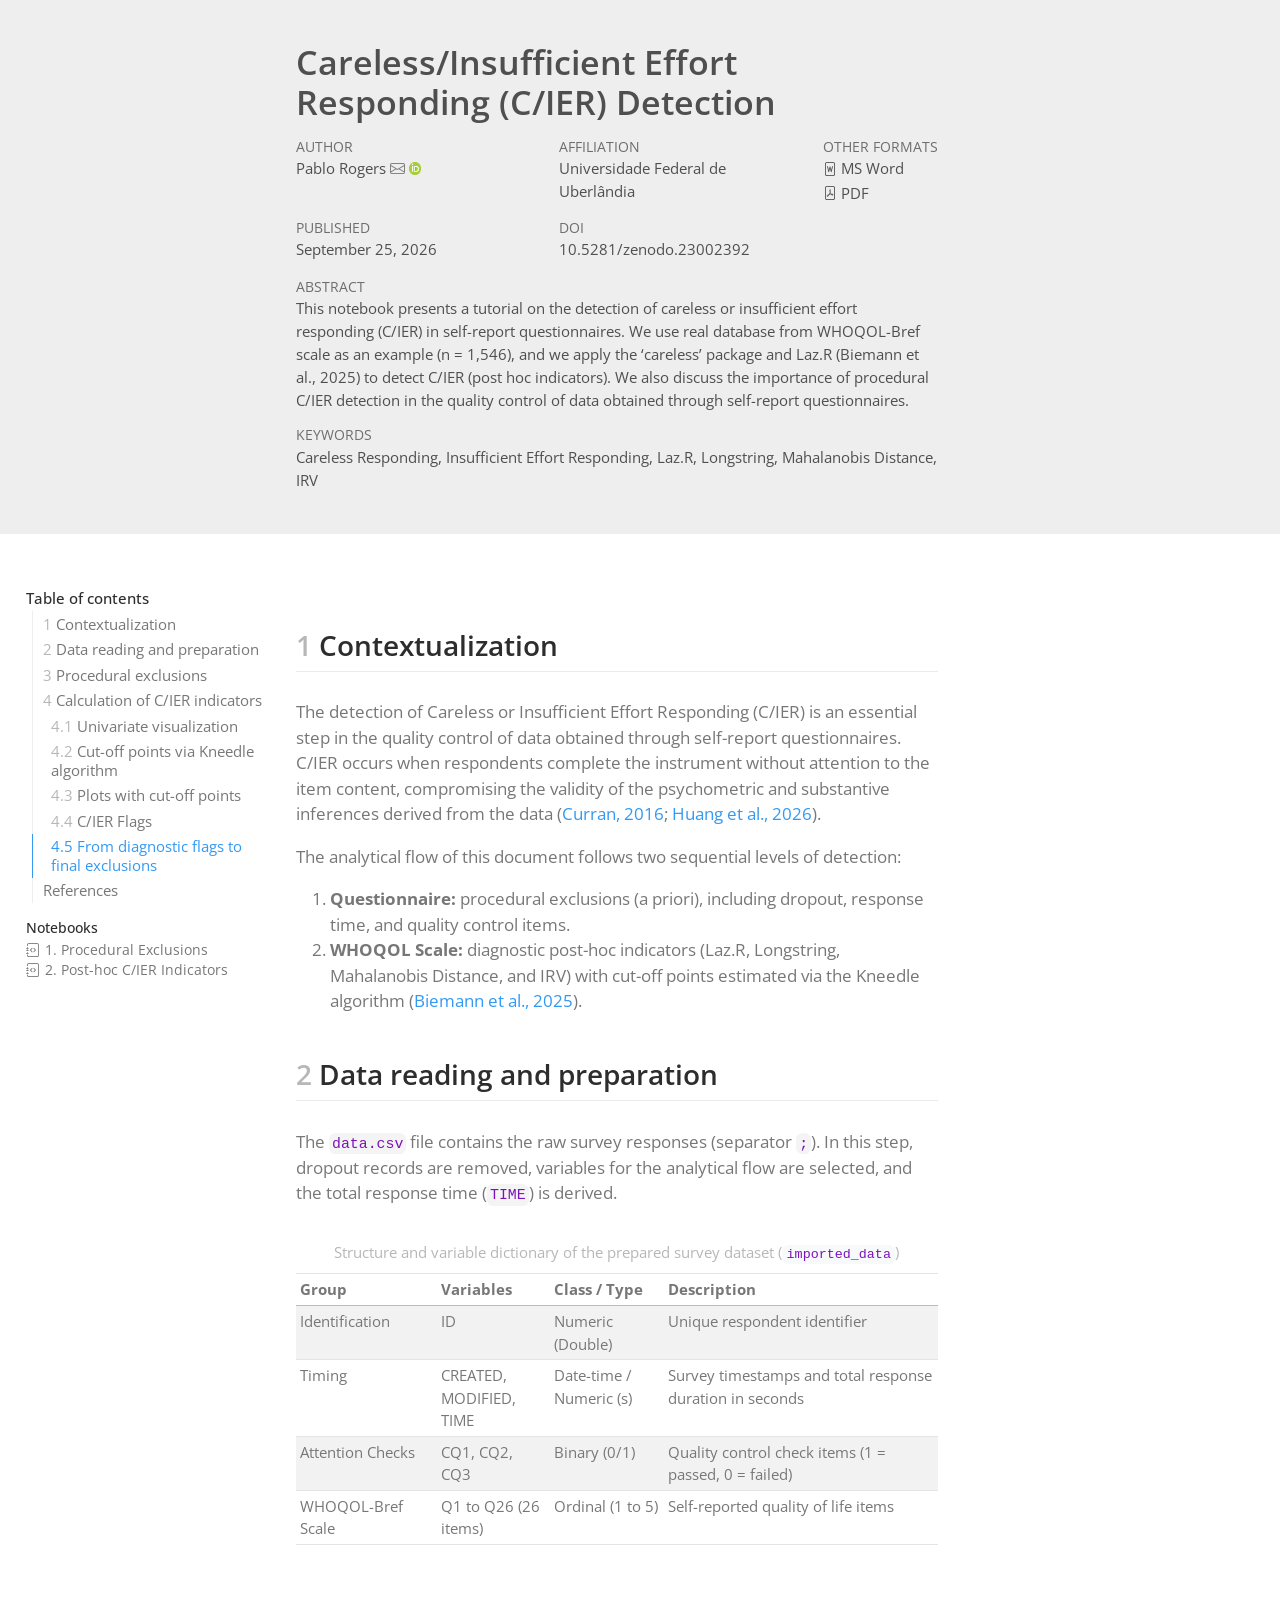
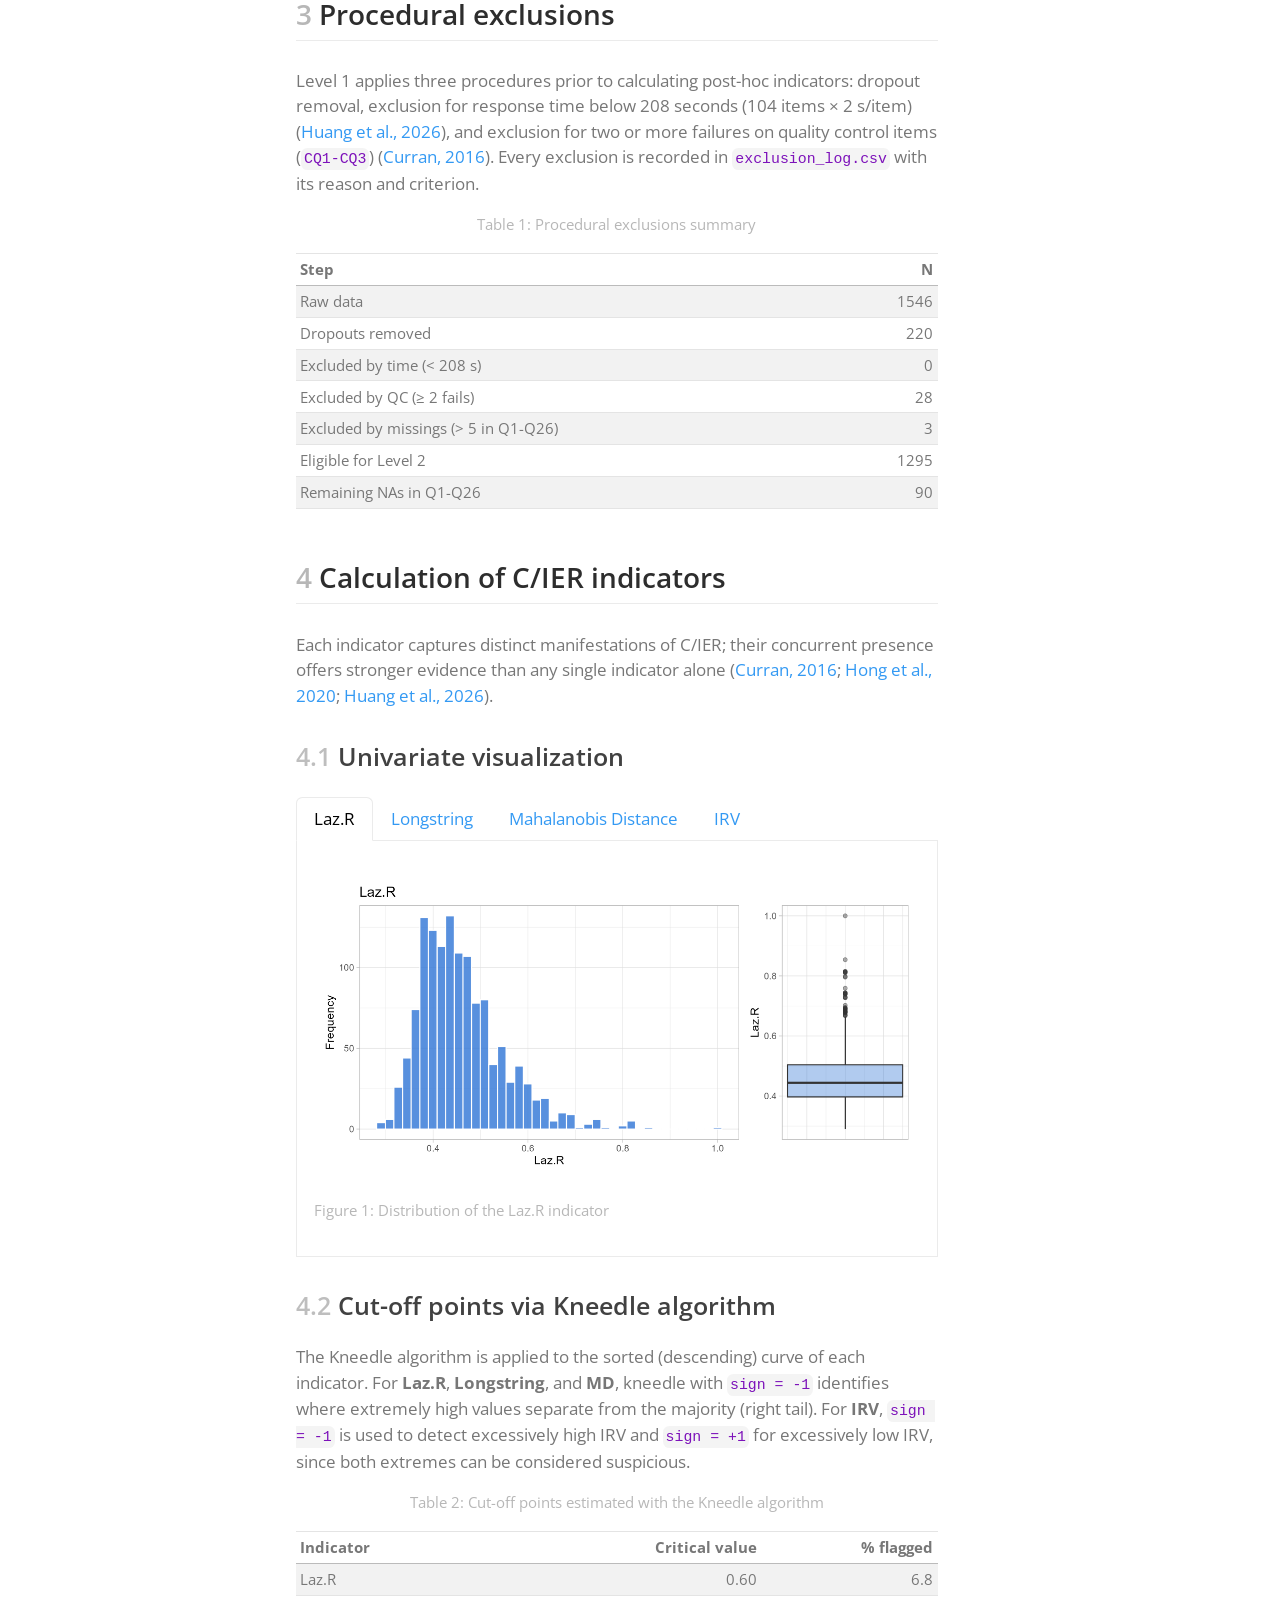
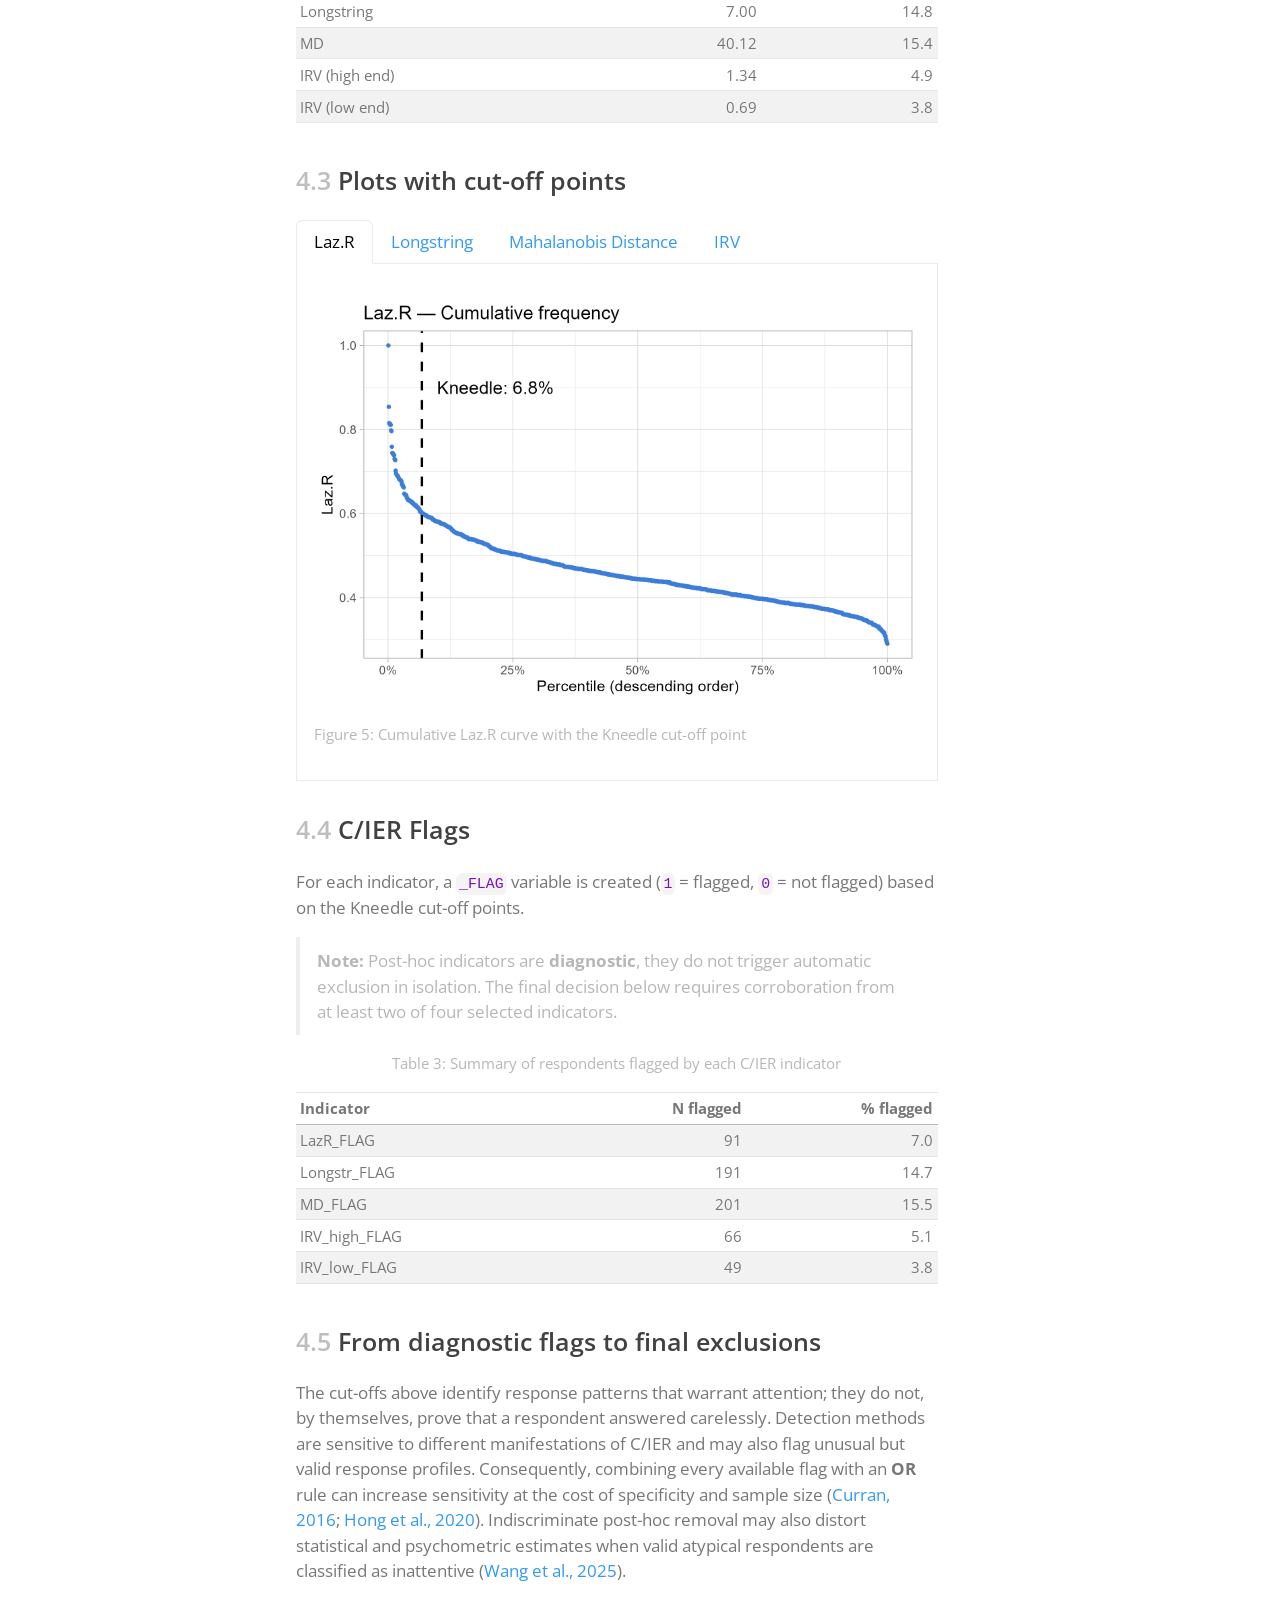
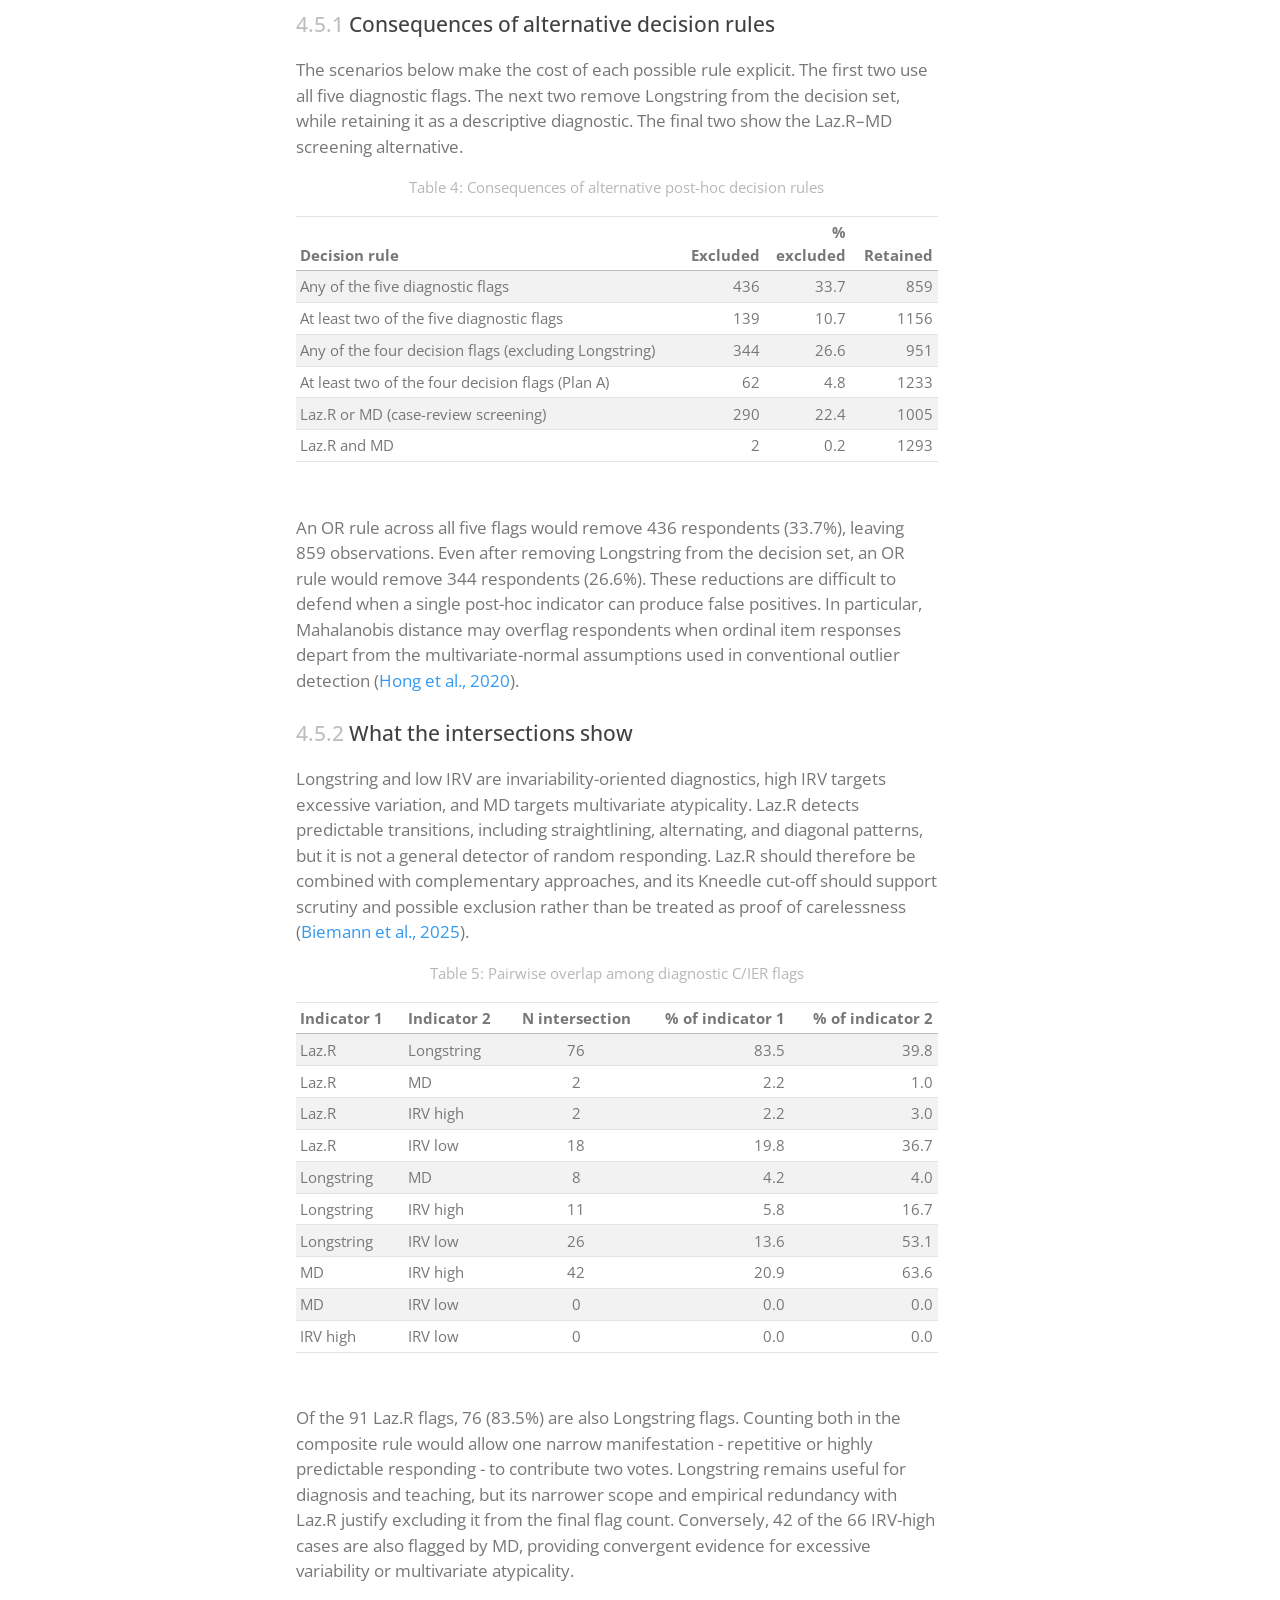
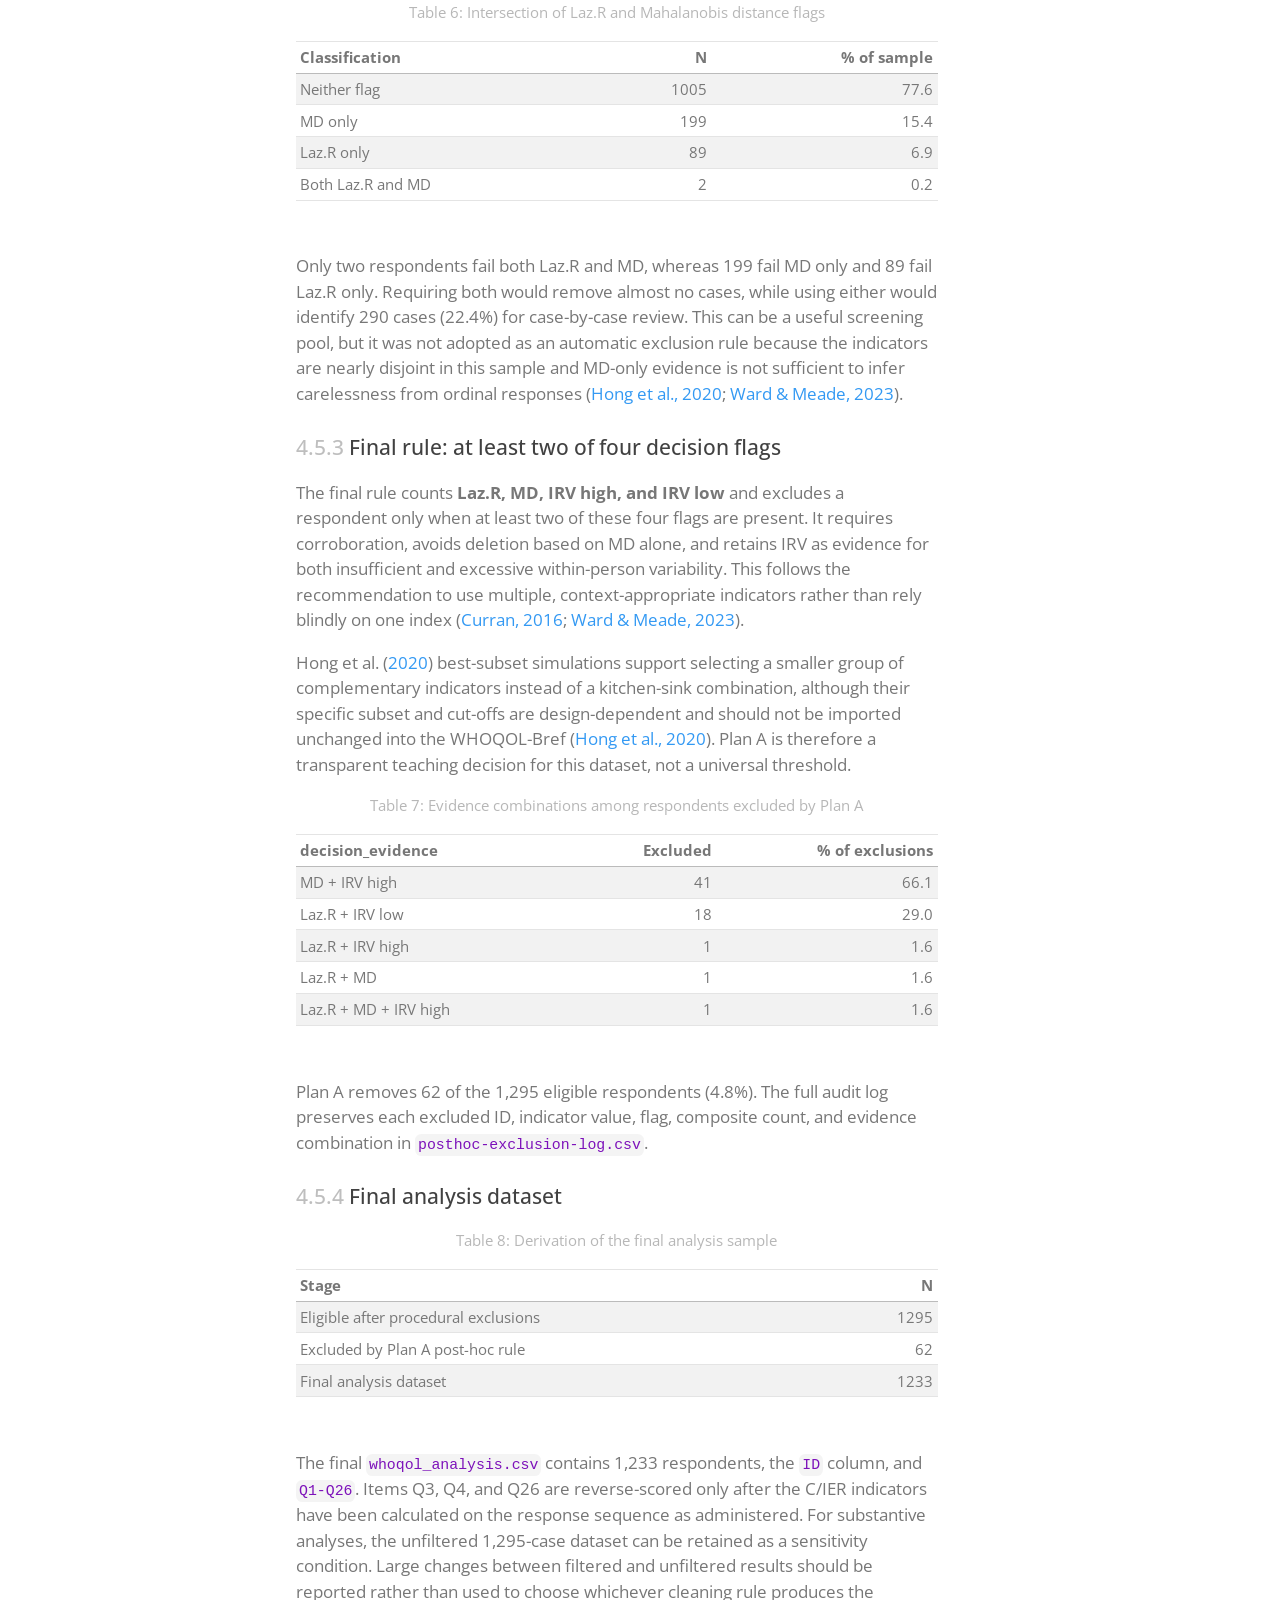
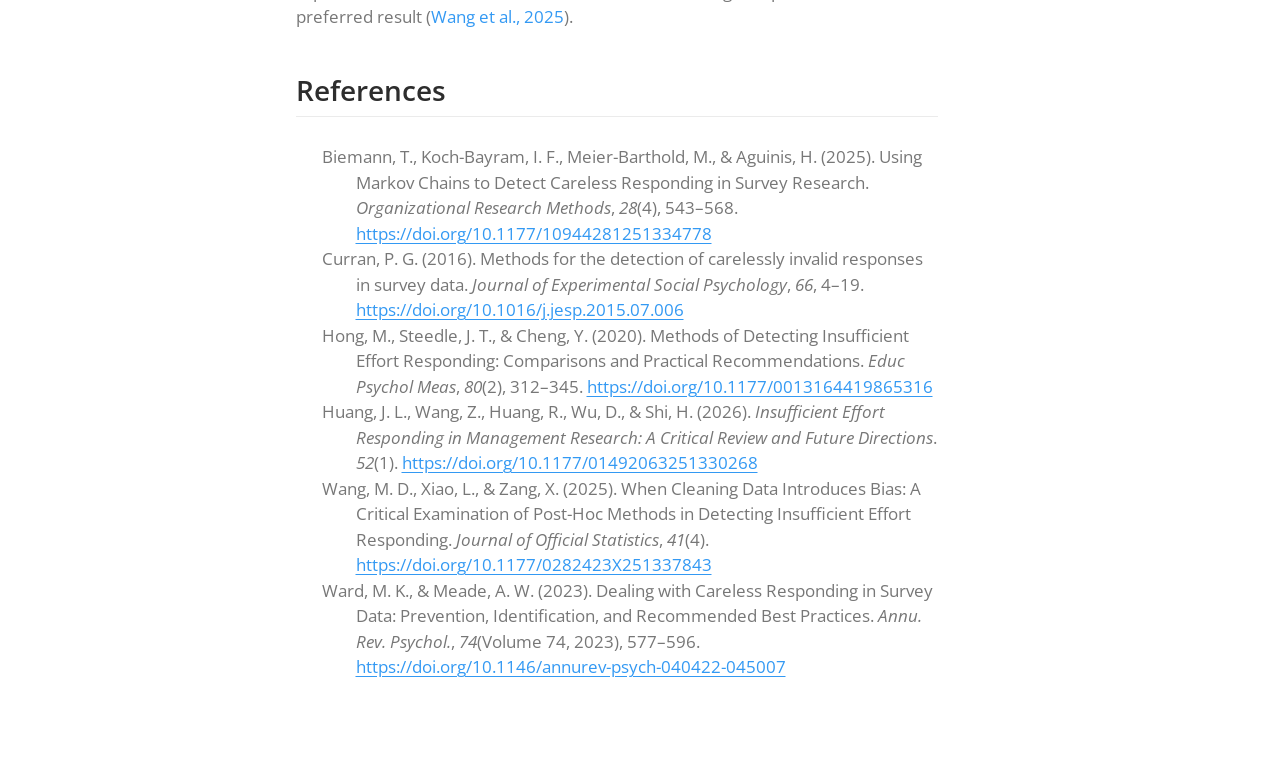
==== commit 42cb6bd5: "Built site for gh-pages" ====
--- a/index.html
+++ b/index.html
@@ -7,7 +7,7 @@
 <meta name="viewport" content="width=device-width, initial-scale=1.0, user-scalable=yes">
 
 <meta name="author" content="Pablo Rogers">
-<meta name="dcterms.date" content="2026-04-03">
+<meta name="dcterms.date" content="2026-09-25">
 <meta name="keywords" content="Careless Responding, Insufficient Effort Responding, Laz.R, Longstring, Mahalanobis Distance, IRV">
 
 <title>Careless/Insufficient Effort Responding (C/IER) Detection</title>
@@ -77,10 +77,11 @@
 ">
 <meta name="citation_keywords" content="Careless Responding,Insufficient Effort Responding,Laz.R,Longstring,Mahalanobis Distance,IRV">
 <meta name="citation_author" content="Pablo Rogers">
-<meta name="citation_publication_date" content="2026-04-03">
-<meta name="citation_cover_date" content="2026-04-03">
+<meta name="citation_publication_date" content="2026-09-25">
+<meta name="citation_cover_date" content="2026-09-25">
 <meta name="citation_year" content="2026">
-<meta name="citation_online_date" content="2026-04-03">
+<meta name="citation_online_date" content="2026-09-25">
+<meta name="citation_doi" content="10.5281/zenodo.23002392">
 <meta name="citation_language" content="en">
 <meta name="citation_reference" content="citation_title=The Relationship of Insufficient Effort Responding and Response Styles: An Online Experiment;,citation_abstract=While self-report data is a staple of modern psychological studies, they rely on participants accurately self-reporting. Two constructs that impede accurate results are insufficient effort responding and response styles. These constructs share conceptual underpinnings and both utilized to reduce cognitive effort when responding to self-report scales. Little research has extensively explored the relationship of the two constructs. The current study explored the relationship of the two constructs across even-point and odd-point scales, as well as before and after data cleaning procedures. We utilized IRTrees, a statistical method for modeling response styles, to examine the relationship between IER and response styles. To capture the wide range of IER metrics available, we employed several forms of IER assessment in our analyses and generated IER factors based on the type of IER being detected. Our results indicated an overall modest relationship between IER and response styles, which varied depending on the type of IER metric being considered or type of scale being evaluated. As expected, data cleaning also changed the relationships of some of the variables. We posit the difference between the constructs may be the degree of cognitive effort participants are willing to expend. Future research and applications are discussed.;,citation_author=Gene M. Alarcon;,citation_author=Michael A. Lee;,citation_publication_date=2022-01;,citation_cover_date=2022-01;,citation_year=2022;,citation_doi=10.3389/fpsyg.2021.784375;,citation_issn=1664-1078;,citation_volume=12;,citation_language=en-US;,citation_journal_title=Front. Psychol.;,citation_publisher=Frontiers;">
 <meta name="citation_reference" content="citation_title=Applied Structural Equation Modeling Using AMOS: Basic to Advanced Techniques;,citation_author=Joel E. Collier;,citation_publication_date=2020;,citation_cover_date=2020;,citation_year=2020;">
@@ -135,11 +136,19 @@
                 <div>
             <div class="quarto-title-meta-heading">Published</div>
             <div class="quarto-title-meta-contents">
-              <p class="date">April 3, 2026</p>
+              <p class="date">September 25, 2026</p>
             </div>
           </div>
           
                 
+                <div>
+            <div class="quarto-title-meta-heading">Doi</div>
+            <div class="quarto-title-meta-contents">
+              <p class="doi">
+                <a href="https://doi.org/10.5281/zenodo.23002392">10.5281/zenodo.23002392</a>
+              </p>
+            </div>
+          </div>
               </div>
       </div>
       <div class="quarto-title-meta-column-end quarto-other-formats-target">
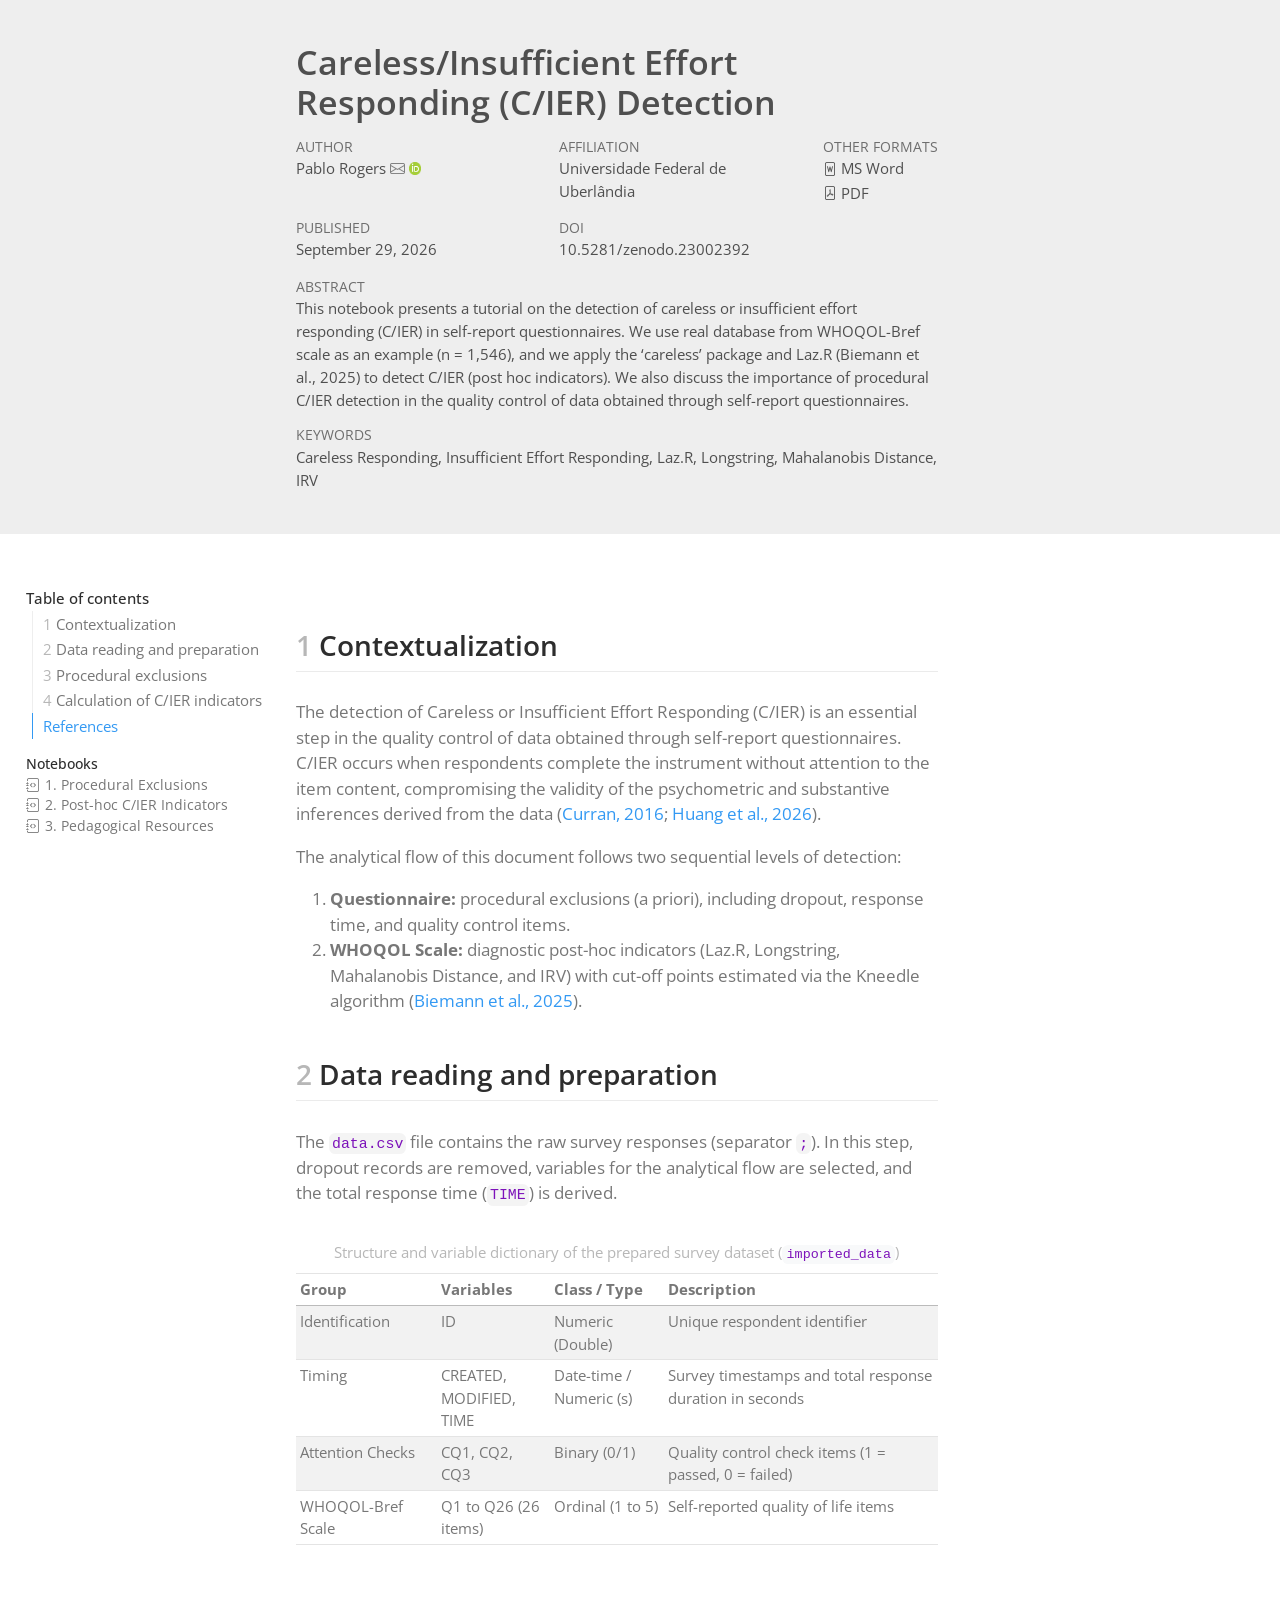
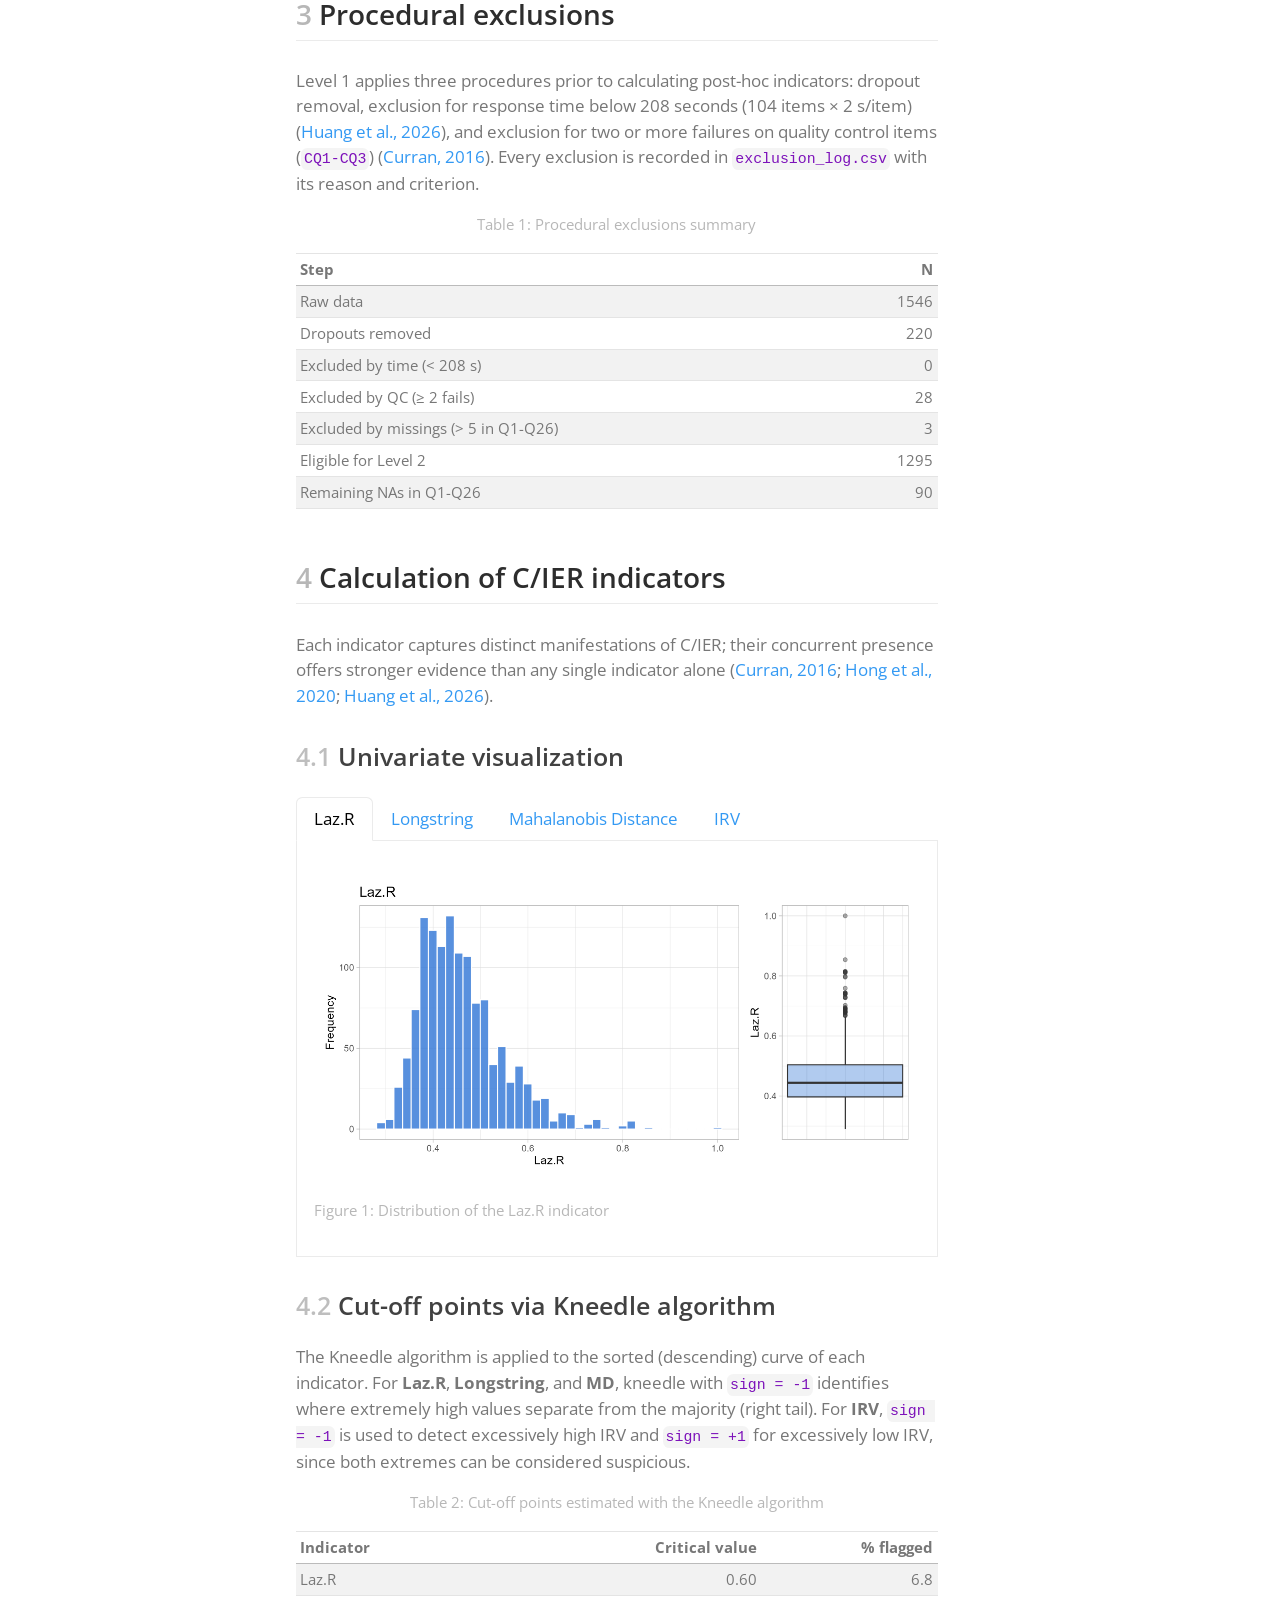
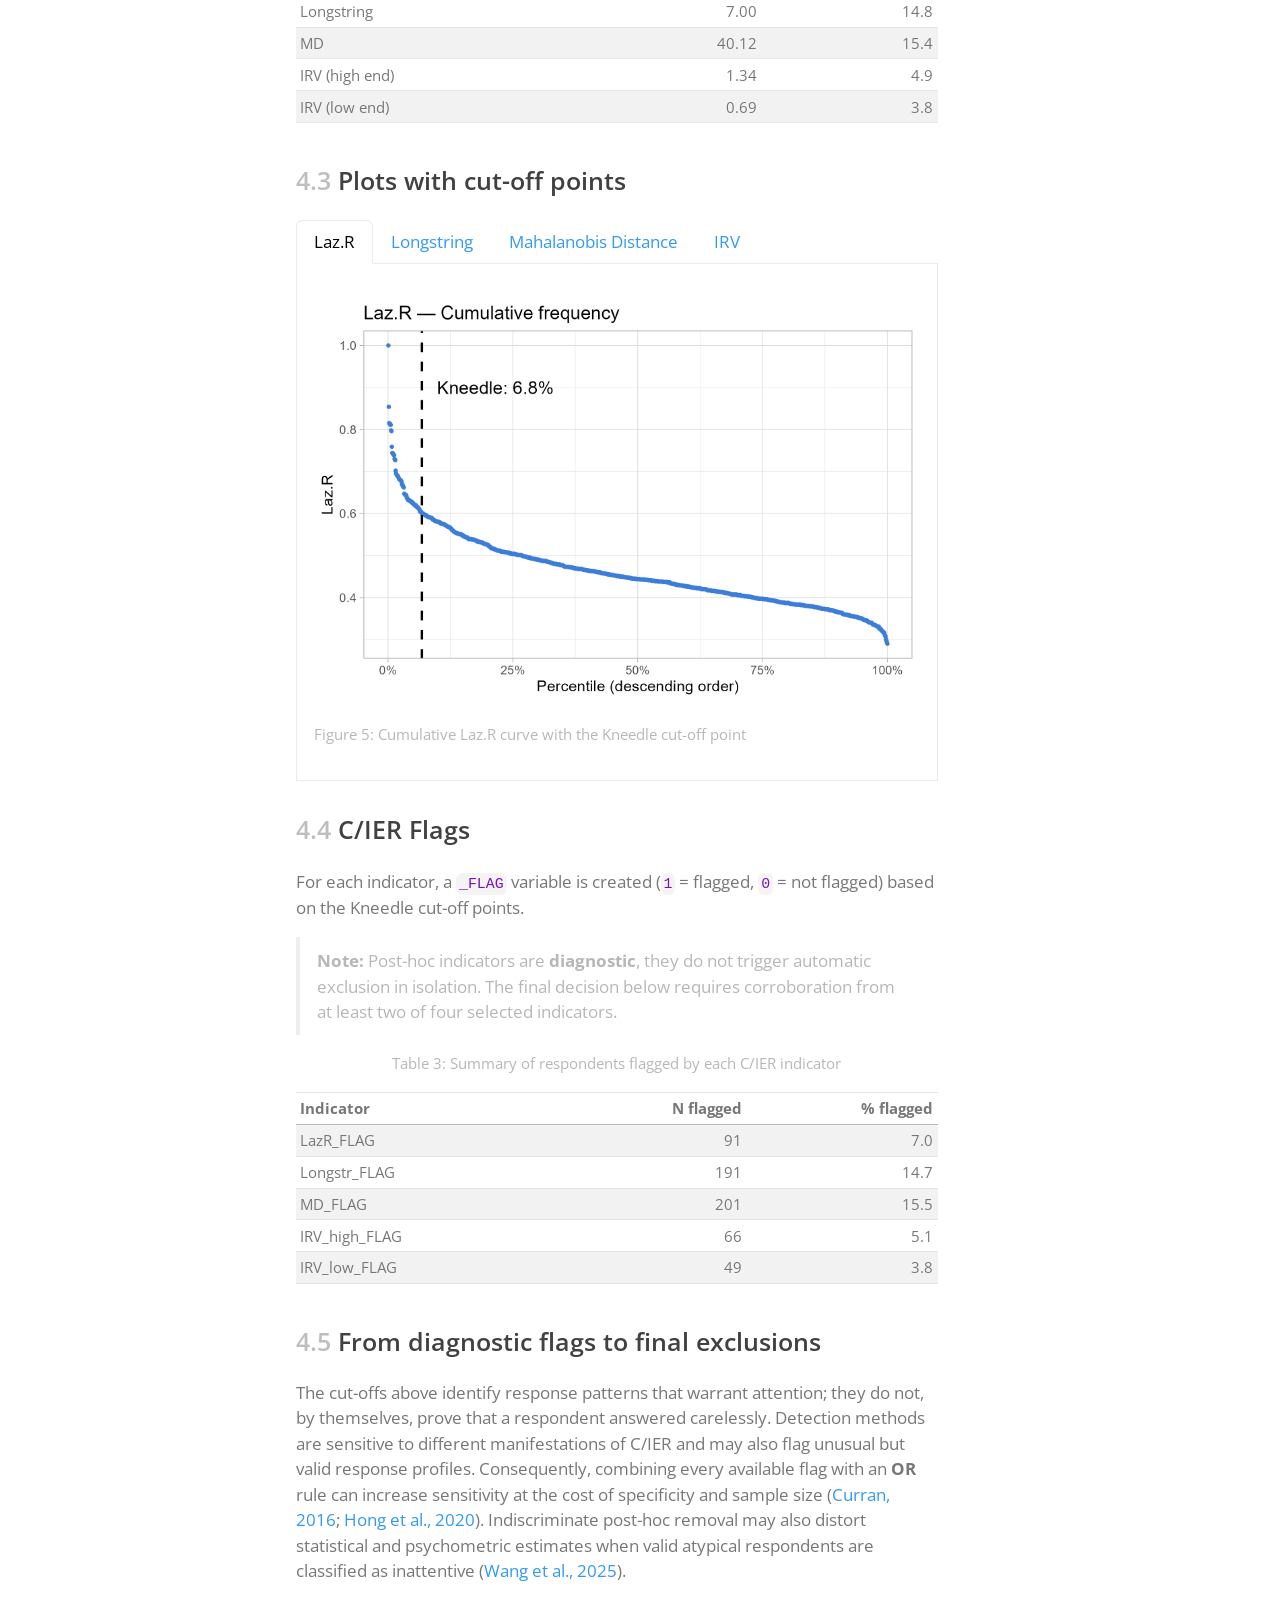
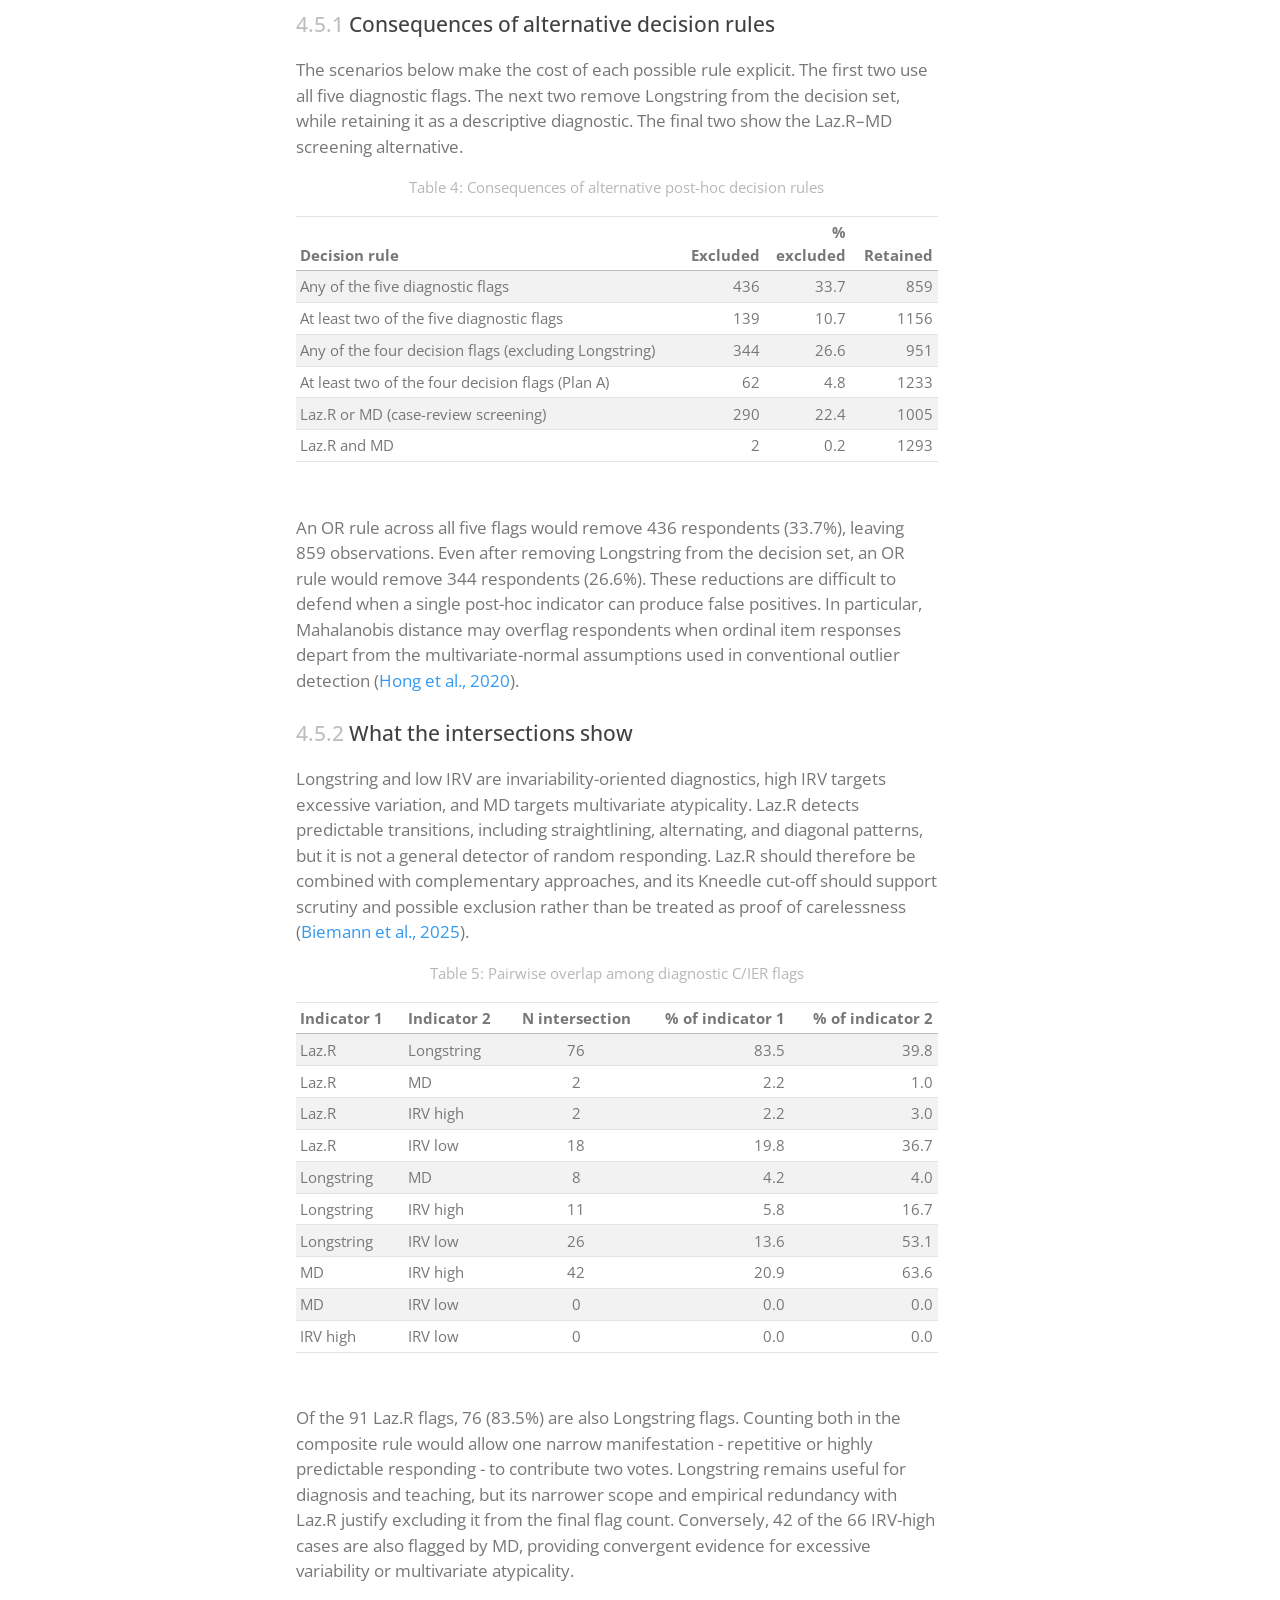
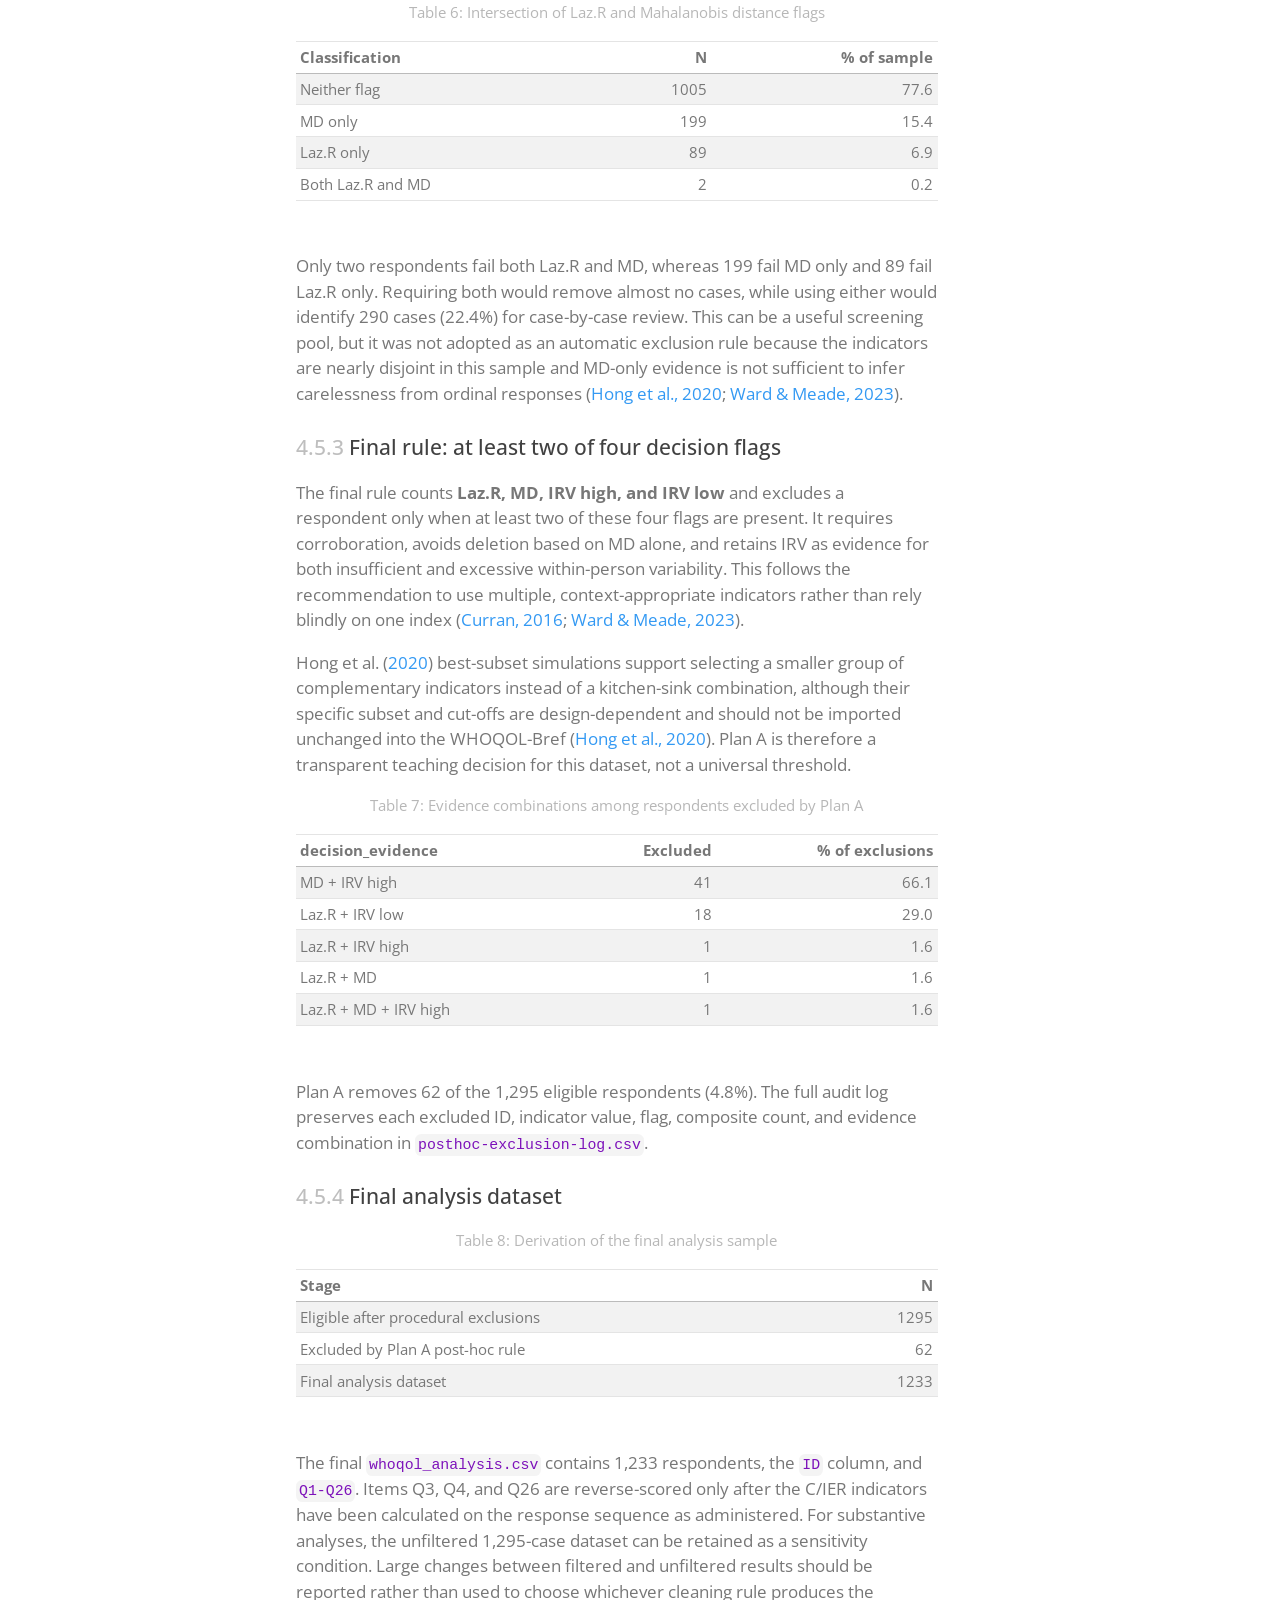
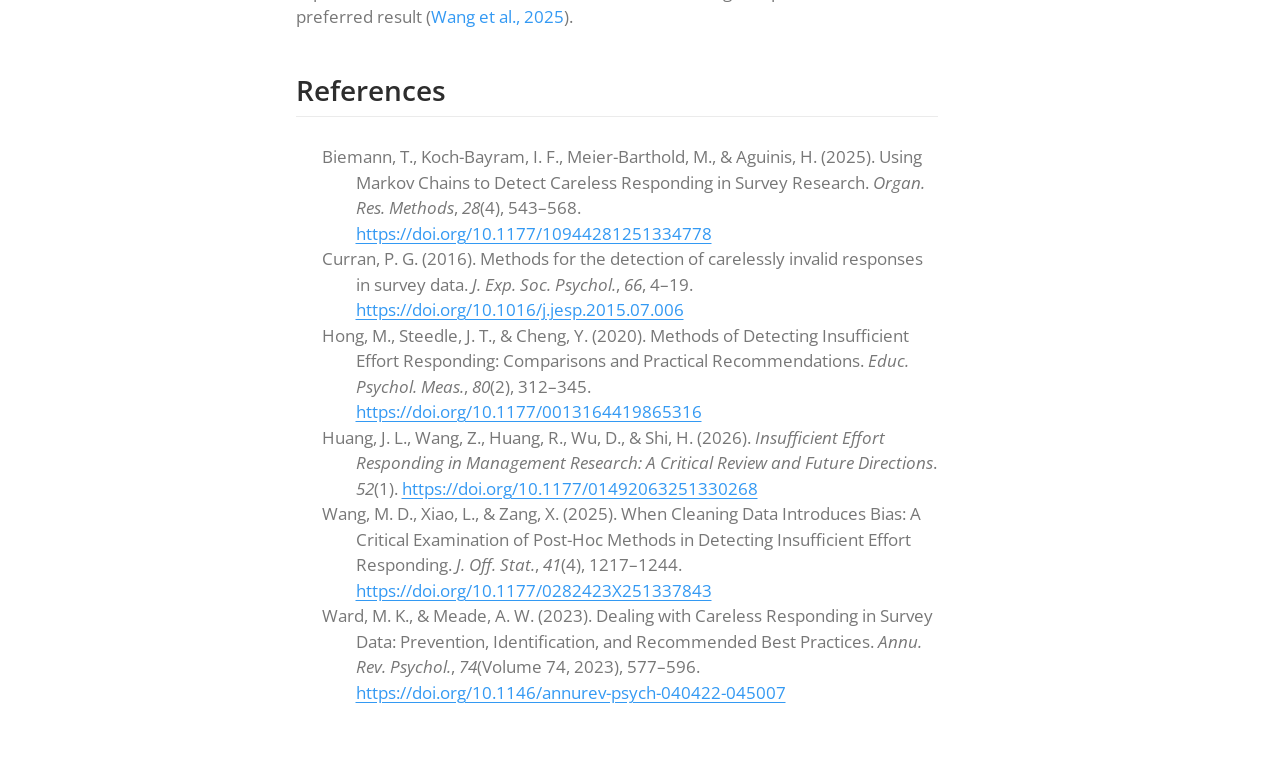
==== commit 8a920e10: "Built site for gh-pages" ====
--- a/index.html
+++ b/index.html
@@ -7,7 +7,7 @@
 <meta name="viewport" content="width=device-width, initial-scale=1.0, user-scalable=yes">
 
 <meta name="author" content="Pablo Rogers">
-<meta name="dcterms.date" content="2026-09-25">
+<meta name="dcterms.date" content="2026-09-29">
 <meta name="keywords" content="Careless Responding, Insufficient Effort Responding, Laz.R, Longstring, Mahalanobis Distance, IRV">
 
 <title>Careless/Insufficient Effort Responding (C/IER) Detection</title>
@@ -77,32 +77,44 @@
 ">
 <meta name="citation_keywords" content="Careless Responding,Insufficient Effort Responding,Laz.R,Longstring,Mahalanobis Distance,IRV">
 <meta name="citation_author" content="Pablo Rogers">
-<meta name="citation_publication_date" content="2026-09-25">
-<meta name="citation_cover_date" content="2026-09-25">
+<meta name="citation_publication_date" content="2026-09-29">
+<meta name="citation_cover_date" content="2026-09-29">
 <meta name="citation_year" content="2026">
-<meta name="citation_online_date" content="2026-09-25">
+<meta name="citation_online_date" content="2026-09-29">
 <meta name="citation_doi" content="10.5281/zenodo.23002392">
 <meta name="citation_language" content="en">
 <meta name="citation_reference" content="citation_title=The Relationship of Insufficient Effort Responding and Response Styles: An Online Experiment;,citation_abstract=While self-report data is a staple of modern psychological studies, they rely on participants accurately self-reporting. Two constructs that impede accurate results are insufficient effort responding and response styles. These constructs share conceptual underpinnings and both utilized to reduce cognitive effort when responding to self-report scales. Little research has extensively explored the relationship of the two constructs. The current study explored the relationship of the two constructs across even-point and odd-point scales, as well as before and after data cleaning procedures. We utilized IRTrees, a statistical method for modeling response styles, to examine the relationship between IER and response styles. To capture the wide range of IER metrics available, we employed several forms of IER assessment in our analyses and generated IER factors based on the type of IER being detected. Our results indicated an overall modest relationship between IER and response styles, which varied depending on the type of IER metric being considered or type of scale being evaluated. As expected, data cleaning also changed the relationships of some of the variables. We posit the difference between the constructs may be the degree of cognitive effort participants are willing to expend. Future research and applications are discussed.;,citation_author=Gene M. Alarcon;,citation_author=Michael A. Lee;,citation_publication_date=2022-01;,citation_cover_date=2022-01;,citation_year=2022;,citation_doi=10.3389/fpsyg.2021.784375;,citation_issn=1664-1078;,citation_volume=12;,citation_language=en-US;,citation_journal_title=Front. Psychol.;,citation_publisher=Frontiers;">
-<meta name="citation_reference" content="citation_title=Applied Structural Equation Modeling Using AMOS: Basic to Advanced Techniques;,citation_author=Joel E. Collier;,citation_publication_date=2020;,citation_cover_date=2020;,citation_year=2020;">
-<meta name="citation_reference" content="citation_title=Old and New Ideas for Data Screening and Assumption Testing for Exploratory and Confirmatory Factor Analysis;,citation_abstract=We provide a basic review of the data screening and assumption testing issues relevant to exploratory and confirmatory factor analysis along with practical advice for conducting analyses that are sensitive to these concerns. Historically, factor analysis was developed for explaining the relationships among many continuous test scores, which led to the expression of the common factor model as a multivariate linear regression model with observed, continuous variables serving as dependent variables, and unobserved factors as the independent, explanatory variables. Thus, we begin our paper with a review of the assumptions for the common factor model and data screening issues as they pertain to the factor analysis of continuous observed variables. In particular, we describe how prin- ciples from regression diagnostics also apply to factor analysis. Next, because modern applications of factor analysis frequently involve the analysis of the individual items from a single test or questionnaire, an important focus of this paper is the factor analysis of items. Although the traditional linear factor model is well-suited to the analysis of con- tinuously distributed variables, commonly used item types, including Likert-type items, almost always produce dichotomous or ordered categorical variables. We describe how relationships among such items are often not well described by product-moment correla- tions, which has clear ramifications for the traditional linear factor analysis. An alternative, non-linear factor analysis using polychoric correlations has become more readily available to applied researchers and thus more popular. Consequently, we also review the assumptions and data-screening issues involved in this method.Throughout the paper, we demonstrate these procedures using an historic data set of nine cognitive ability variables. © 2012 Flora, LaBrish and Chalmers.;,citation_author=David B. Flora;,citation_author=Cathy LaBrish;,citation_author=R. Philip Chalmers;,citation_publication_date=2012-03;,citation_cover_date=2012-03;,citation_year=2012;,citation_issue=MAR;,citation_doi=10.3389/fpsyg.2012.00055;,citation_issn=1664-1078;,citation_volume=3;,citation_journal_title=Frontiers in Psychology;,citation_publisher=Frontiers;">
-<meta name="citation_reference" content="citation_title=Principles and Pratice of Structural Equation Modeling;,citation_author=Rex B. Kline;,citation_publication_date=2023;,citation_cover_date=2023;,citation_year=2023;">
-<meta name="citation_reference" content="citation_title=Using Markov Chains to Detect Careless Responding in Survey Research;,citation_abstract=Careless responses by survey participants threaten data quality and lead to misleading substantive conclusions that result in theory and practice derailments. Prior research developed valuable precautionary and post-hoc approaches to detect certain types of careless responding. However, existing approaches fail to detect certain repeated response patterns, such as diagonal-lining and alternating responses. Moreover, some existing approaches risk falsely flagging careful response patterns. To address these challenges, we developed a methodological advancement based on first-order Markov chains called Lazy Respondents (Laz.R) that relies on predicting careless responses based on prior responses. We analyzed two large datasets and conducted an experimental study to compare careless responding indices to Laz.R and provide evidence that its use improves validity. To facilitate the use of Laz.R, we describe a procedure for establishing sample-specific cutoff values for careless respondents using the “kneedle algorithm” and make an R Shiny application available to produce all calculations. We expect that using Laz.R in combination with other approaches will help mitigate the threat of careless responses and improve the accuracy of substantive conclusions in future research.;,citation_author=Torsten Biemann;,citation_author=Irmela F. Koch-Bayram;,citation_author=Madleen Meier-Barthold;,citation_author=Herman Aguinis;,citation_publication_date=2025-10;,citation_cover_date=2025-10;,citation_year=2025;,citation_issue=4;,citation_doi=10.1177/10944281251334778;,citation_issn=1094-4281, 1552-7425;,citation_volume=28;,citation_language=en-US;,citation_journal_title=Organizational Research Methods;">
-<meta name="citation_reference" content="citation_title=A Two-Step Method Based on lz* for Identifying Effortful Respondents;,citation_abstract=The likelihood-based person-fit statistic, lz*, is commonly used in educational assessments to distinguish between respondents who are putting in effort and those who are not. However, lz* depends on the estimated item parameters. Item parameter estimates based on data containing non-effortful respondents are biased, thereby undermining the strength of lz*. To address this issue, we propose a two-step method that leverages data mining techniques to obtain more accurate item parameter estimates and then uses them to compute lz*. The results show that the estimates based on the effortful group identified by K-means are more accurate, which improves the performance of lz* in terms of the precision of identifying effortful respondents when non-effort severity is high.;,citation_author=Yilan Chen;,citation_author=Yue Liu;,citation_author=Hongyun Liu;,citation_publication_date=2026-02;,citation_cover_date=2026-02;,citation_year=2026;,citation_issue=2;,citation_doi=10.3390/jintelligence14020030;,citation_issn=2079-3200;,citation_pmid=41745216;,citation_volume=14;,citation_journal_title=J Intell;">
-<meta name="citation_reference" content="citation_title=Methods for the detection of carelessly invalid responses in survey data;,citation_abstract=Self-report data collections, particularly through online measures, are ubiquitous in both experimental and non-experimental psychology. Invalid data can be present in such data collections for a number of reasons. One reason is careless or insufficient effort (C/IE) responding. The past decade has seen a rise in research on techniques to detect and remove these data before normal analysis (Huang, Curran, Keeney, Poposki, &amp;amp;amp; DeShon, 2012; Johnson, 2005; Meade &amp; Craig, 2012). The rigorous use of these techniques is valuable tool for the removal of error that can impact survey results (Huang, Liu, &amp; Bowling, 2015). This research has encompassed a number of sub-fields of psychology, and this paper aims to integrate different perspectives into a review and assessment of current techniques, an introduction of new techniques, and a generation of recommendations for practical use. Concerns about C/IE responding are a factor any time self-report data are collected, and all such researchers should be well-versed on methods to detect this pattern of response.;,citation_author=Paul G. Curran;,citation_publication_date=2016-09;,citation_cover_date=2016-09;,citation_year=2016;,citation_doi=10.1016/j.jesp.2015.07.006;,citation_issn=0022-1031;,citation_volume=66;,citation_journal_title=Journal of Experimental Social Psychology;,citation_series_title=Rigorous and Replicable Methods in Social Psychology;">
-<meta name="citation_reference" content="citation_title=Methods of Detecting Insufficient Effort Responding: Comparisons and Practical Recommendations;,citation_abstract=Insufficient effort responding (IER) affects many forms of assessment in both educational and psychological contexts. Much research has examined different types of IER, IER’s impact on the psychometric properties of test scores, and preprocessing procedures used to detect IER. However, there is a gap in the literature in terms of practical advice for applied researchers and psychometricians when evaluating multiple sources of IER evidence, including the best strategy or combination of strategies when preprocessing data. In this study, we demonstrate how the use of different IER detection methods may affect psychometric properties such as predictive validity and reliability. Moreover, we evaluate how different data cleansing procedures can detect different types of IER. We provide evidence via simulation studies and applied analysis using the ACT’s Engage assessment as a motivating example. Based on the findings of the study, we provide recommendations and future research directions for those who suspect their data may contain responses reflecting careless, random, or biased responding.;,citation_author=Maxwell Hong;,citation_author=Jeffrey T. Steedle;,citation_author=Ying Cheng;,citation_publication_date=2020-04;,citation_cover_date=2020-04;,citation_year=2020;,citation_issue=2;,citation_doi=10.1177/0013164419865316;,citation_issn=0013-1644;,citation_pmid=32158024;,citation_volume=80;,citation_journal_title=Educ Psychol Meas;">
-<meta name="citation_reference" content="citation_title=Insufficient effort responding: Examining an insidious confound in survey data.;,citation_abstract=Insufficient effort responding (IER; Huang, Curran, Keeney, Poposki, &amp;amp;amp; DeShon, 2012) to surveys has largely been assumed to be a source of random measurement error that attenuates associations between substantive measures. The current article, however, illustrates how and when the presence of IER can produce a systematic bias that inflates observed correlations between substantive measures. Noting that inattentive responses as a whole generally congregate around the midpoint of a Likert scale, we propose that Mattentive, defined as the mean score of attentive respondents on a substantive measure, will be negatively related to IER’s confounding effect on substantive measures (i.e., correlations between IER and a given substantive measure will become less positive [or more negative] as Mattentive increases). Results from a personality questionnaire (Study 1) and a simulation (Study 2) consistently support the hypothesized confounding influence of IER. Using an employee sample (Study 3), we demonstrated how IER can confound bivariate relationships between substantive measures. Together, these studies indicate that IER can inflate the strength of observed relationships when scale means depart from the scale midpoints, resulting in an inflated Type I error rate. This challenges the traditional view that IER attenuates observed bivariate correlations. These findings highlight situations where IER may be a methodological nuisance, while underscoring the need for survey administrators and researchers to deter and detect IER in surveys. The current article serves as a wake-up call for researchers and practitioners to more closely examine IER in their data.;,citation_author=Jason L. Huang;,citation_author=Mengqiao Liu;,citation_author=Nathan A. Bowling;,citation_publication_date=2015;,citation_cover_date=2015;,citation_year=2015;,citation_issue=3;,citation_doi=http://dx.doi.org/10.1037/a0038510;,citation_issn=1939-1854, 0021-9010;,citation_volume=100;,citation_language=en-US;,citation_journal_title=Journal of Applied Psychology;">
+<meta name="citation_reference" content="citation_title=The Lazy or Dishonest Respondent: Detection and Prevention;,citation_abstract=Self-report measures are characterized as being susceptible to threats associated with deliberate dissimulation or response distortion (i.e., social desirability responding) and careless responding. Careless responding typically arises in low-stakes settings (e.g., participating in a study for course credit) where some respondents are not motivated to respond in a conscientious manner to the items. In contrast, in high-stakes assessments (e.g., prehire assessments), because of the outcomes associated with their responses, respondents are motivated to present themselves in as favorable a light as possible and, thus, may respond dishonestly in an effort to accomplish this objective. In this article, we draw a distinction between the lazy respondent, which we associate with careless responding, and the dishonest respondent, which we associate with response distortion. We then seek to answer the following questions for both careless responding and response distortion: (a) What is it? (b) Why is it a problem or concern? (c) Why do people engage in it? (d) How pervasive is it? (e) Can and how is it prevented or mitigated? (f) How is it detected? (g) What does one do when one detects it? We conclude with a discussion of suggested future research directions and some practical guidelines for practitioners and researchers.;,citation_author=Winfred Arthur;,citation_author=Ellen Hagen;,citation_author=Felix George;,citation_publication_date=2021;,citation_cover_date=2021;,citation_year=2021;,citation_doi=10.1146/annurev-orgpsych-012420-055324;,citation_issn=2327-0616;,citation_volume=8;,citation_journal_title=Annu. Rev. Organ. Psychol. Organ. Behav.;,citation_publisher=Annual Reviews;">
+<meta name="citation_reference" content="citation_title=Using Markov Chains to Detect Careless Responding in Survey Research;,citation_abstract=Careless responses by survey participants threaten data quality and lead to misleading substantive conclusions that result in theory and practice derailments. Prior research developed valuable precautionary and post-hoc approaches to detect certain types of careless responding. However, existing approaches fail to detect certain repeated response patterns, such as diagonal-lining and alternating responses. Moreover, some existing approaches risk falsely flagging careful response patterns. To address these challenges, we developed a methodological advancement based on first-order Markov chains called Lazy Respondents (Laz.R) that relies on predicting careless responses based on prior responses. We analyzed two large datasets and conducted an experimental study to compare careless responding indices to Laz.R and provide evidence that its use improves validity. To facilitate the use of Laz.R, we describe a procedure for establishing sample-specific cutoff values for careless respondents using the “kneedle algorithm” and make an R Shiny application available to produce all calculations. We expect that using Laz.R in combination with other approaches will help mitigate the threat of careless responses and improve the accuracy of substantive conclusions in future research.;,citation_author=Torsten Biemann;,citation_author=Irmela F. Koch-Bayram;,citation_author=Madleen Meier-Barthold;,citation_author=Herman Aguinis;,citation_publication_date=2025-10;,citation_cover_date=2025-10;,citation_year=2025;,citation_issue=4;,citation_doi=10.1177/10944281251334778;,citation_issn=1094-4281, 1552-7425;,citation_volume=28;,citation_language=en-US;,citation_journal_title=Organ. Res. Methods;">
+<meta name="citation_reference" content="citation_title=Respostas Descuidadas Podem Interferir nas Propriedades Psicométricas de Instrumentos de Autorrelato?;,citation_author=Bruno Bonfá-Araujo;,citation_author=Adriana Satico Ferraz;,citation_author=Fernanda Otoni;,citation_author=Bruno Bonfá-Araujo;,citation_author=Adriana Satico Ferraz;,citation_author=Fernanda Otoni;,citation_publication_date=2023;,citation_cover_date=2023;,citation_year=2023;,citation_issue=2;,citation_doi=10.15689/ap.2023.2202.22680.08;,citation_issn=1677-0471;,citation_volume=22;,citation_language=pt-PT;,citation_journal_title=Aval. Psicológica;,citation_publisher=Instituto Brasileiro de Avaliação Psicológica. UFRGS;">
+<meta name="citation_reference" content="citation_title=Will the Questions Ever End? Person-Level Increases in Careless Responding During Questionnaire Completion;,citation_abstract=Is there a point within a self-report questionnaire where participants will start responding carelessly? If so, then after how many items do participants reach that point? And what can researchers do to encourage participants to remain careful throughout the entirety of a questionnaire? We conducted two studies (Study 1 N = 358; Study 2 N = 129) to address these questions. Our results found (a) consistent evidence that participants responded more carelessly as they progressed further into a questionnaire, (b) mixed evidence that participants who were warned that carelessness would be punished displayed smaller increases in carelessness, and (c) mixed evidence that increases in carelessness were greater within an unproctored online study (Study 1) than within a proctored laboratory study (Study 2). These findings help address when and why careless responding is likely to occur, and they suggest effective preventive strategies.;,citation_author=Nathan A. Bowling;,citation_author=Anthony M. Gibson;,citation_author=Joseph W. Houpt;,citation_author=Cheyna K. Brower;,citation_publication_date=2021-10;,citation_cover_date=2021-10;,citation_year=2021;,citation_issue=4;,citation_doi=10.1177/1094428120947794;,citation_issn=1094-4281, 1552-7425;,citation_volume=24;,citation_language=en-US;,citation_journal_title=Organ. Res. Methods;">
+<meta name="citation_reference" content="citation_title=The effectiveness of warning statements in reducing careless responding in crowdsourced online surveys;,citation_abstract=Carelessness or insufficient effort responding is a widespread problem in online research, with estimates ranging from 3% to almost 50% of participants in online surveys being inattentive. While detecting carelessness has been subject to multiple studies, the factors that reduce or prevent carelessness are not as well understood. Initial evidence suggests that warning statements prior to study participation may reduce carelessness, but there is a lack of conclusive high-powered studies. This preregistered randomized controlled experiment aimed to test the effectiveness of a warning statement and an improved implementation of a warning statement in reducing participant inattention. A study with 812 participants recruited on Amazon Mechanical Turk was conducted. Results suggest that presenting a warning statement is not effective in reducing carelessness. However, requiring participants to actively type the warning statement statistically significantly reduced carelessness as measured with self-reported diligence, even-odd consistency, psychometric synonyms and antonyms, and individual response variability. The active warning statements also led to statistically significantly more attrition and potentially deterred those who were likely to be careless from even participating in this study. We show that the current standard practice of implementing warning statements is ineffective and novel methods to prevent and deter carelessness are needed.;,citation_author=Florian Brühlmann;,citation_author=Zgjim Memeti;,citation_author=Lena F. Aeschbach;,citation_author=Sebastian A. C. Perrig;,citation_author=Klaus Opwis;,citation_publication_date=2024-09;,citation_cover_date=2024-09;,citation_year=2024;,citation_issue=6;,citation_doi=10.3758/s13428-023-02321-z;,citation_issn=1554-3528;,citation_volume=56;,citation_language=en-US;,citation_journal_title=Behav. Res. Methods;">
+<meta name="citation_reference" content="citation_title=The prevalence of careless response behaviour and its consequences on data quality in self-report questionnaires on student learning;,citation_abstract=Self-report questionnaires are widely used in high schools and universities to gain insights into students’ learning strategies and enhance the quality of their education. However, it is important to acknowledge the possibility of respondents being inattentive when completing these questionnaires. While reliability analyses are typically performed at the group level, when providing individual feedback, it is crucial that each respondent’s results are reliable. This study aimed to evaluate the prevalence of careless response behaviour in a questionnaire concerning student learning. For this purpose, we analysed data collected from over 12,000 students in their final two years of secondary education, aged approximately 17 years on average. By employing five complementary detection techniques, our findings reveal that careless responding is a significantly prevalent issue. Furthermore, we assessed the reliability of the measurement scales and concluded that, although carelessness is present, its impact at the group level remains minimal. These findings emphasise the importance of individually screening respondents for careless responses, underscoring the need for meticulous consideration of individual-level analysis.;,citation_author=Margot Chauliac;,citation_author=Jonas Willems;,citation_author=David Gijbels;,citation_author=Vincent Donche;,citation_publication_date=2023-09;,citation_cover_date=2023-09;,citation_year=2023;,citation_doi=10.3389/feduc.2023.1197324;,citation_issn=2504-284X;,citation_volume=8;,citation_language=en-US;,citation_journal_title=Front. Educ.;,citation_publisher=Frontiers;">
+<meta name="citation_reference" content="citation_title=A Two-Step Method Based on lz* for Identifying Effortful Respondents;,citation_abstract=The likelihood-based person-fit statistic, lz*, is commonly used in educational assessments to distinguish between respondents who are putting in effort and those who are not. However, lz* depends on the estimated item parameters. Item parameter estimates based on data containing non-effortful respondents are biased, thereby undermining the strength of lz*. To address this issue, we propose a two-step method that leverages data mining techniques to obtain more accurate item parameter estimates and then uses them to compute lz*. The results show that the estimates based on the effortful group identified by K-means are more accurate, which improves the performance of lz* in terms of the precision of identifying effortful respondents when non-effort severity is high.;,citation_author=Yilan Chen;,citation_author=Yue Liu;,citation_author=Hongyun Liu;,citation_publication_date=2026-02;,citation_cover_date=2026-02;,citation_year=2026;,citation_issue=2;,citation_doi=10.3390/jintelligence14020030;,citation_issn=2079-3200;,citation_pmid=41745216;,citation_volume=14;,citation_journal_title=J. Intell.;">
+<meta name="citation_reference" content="citation_title=Methods for the detection of carelessly invalid responses in survey data;,citation_abstract=Self-report data collections, particularly through online measures, are ubiquitous in both experimental and non-experimental psychology. Invalid data can be present in such data collections for a number of reasons. One reason is careless or insufficient effort (C/IE) responding. The past decade has seen a rise in research on techniques to detect and remove these data before normal analysis (Huang, Curran, Keeney, Poposki, &amp;amp;amp; DeShon, 2012; Johnson, 2005; Meade &amp; Craig, 2012). The rigorous use of these techniques is valuable tool for the removal of error that can impact survey results (Huang, Liu, &amp; Bowling, 2015). This research has encompassed a number of sub-fields of psychology, and this paper aims to integrate different perspectives into a review and assessment of current techniques, an introduction of new techniques, and a generation of recommendations for practical use. Concerns about C/IE responding are a factor any time self-report data are collected, and all such researchers should be well-versed on methods to detect this pattern of response.;,citation_author=Paul G. Curran;,citation_publication_date=2016-09;,citation_cover_date=2016-09;,citation_year=2016;,citation_doi=10.1016/j.jesp.2015.07.006;,citation_issn=0022-1031;,citation_volume=66;,citation_journal_title=J. Exp. Soc. Psychol.;,citation_series_title=Rigorous and Replicable Methods in Social Psychology;">
+<meta name="citation_reference" content="citation_title=Best practice recommendations for data screening;,citation_author=Justin A. DeSimone;,citation_author=P. D. Harms;,citation_author=Alice J. DeSimone;,citation_publication_date=2015-02;,citation_cover_date=2015-02;,citation_year=2015;,citation_issue=2;,citation_doi=10.1002/job.1962;,citation_issn=08943796;,citation_volume=36;,citation_language=en-US;,citation_journal_title=J. Organ. Behav.;">
+<meta name="citation_reference" content="citation_title=Intra-individual Response Variability as an Indicator of Insufficient Effort Responding: Comparison to Other Indicators and Relationships with Individual Differences;,citation_abstract=Surveys are one of the most popular ways to collect employee information. Because of their widespread use, data quality is an increasingly important concern. The purpose of this paper is to (1) introduce the intra-individual response variability (IRV) index as an easily calculated and flexible way to detect insufficient effort responding (IER); (2) examine the extent to which various IER indices detect the same or different respondents engaging in IER behavior; and (3) investigate relationships between individual differences and commonly used IER indices to better understand systematic and theoretically relevant IER behavior. In a two-part study, 199 undergraduates responded to questionnaires online, and various IER indices were calculated. The IRV index identifies different respondents than other IER indices. Values on the IRV index (as well as other IER indices) are related to scores on theoretically meaningful individual differences in conscientiousness, agreeableness, and boredom proneness. This study provides researchers with a robust, easily calculated, and flexible means for screening questionnaire data for IER behavior. Practical recommendations for finding and making decisions about IER behavior patterns are provided. This study introduces the IRV index, an extension of the long string, used to identify survey research participants who likely engaged in one type of IER behavior. It is also one of the first studies to evaluate the extent to which IER indices identify different respondents as having engaged in IER and provides additional evidence that values on these indices are related to individual differences.;,citation_author=Alexandra M. Dunn;,citation_author=Eric D. Heggestad;,citation_author=Linda R. Shanock;,citation_author=Nels Theilgard;,citation_publication_date=2018-02;,citation_cover_date=2018-02;,citation_year=2018;,citation_issue=1;,citation_doi=10.1007/s10869-016-9479-0;,citation_issn=1573-353X;,citation_volume=33;,citation_language=en-US;,citation_journal_title=J. Bus. Psychol.;">
+<meta name="citation_reference" content="citation_title=Careless responding in questionnaire measures: Detection, impact, and remedies;,citation_abstract=Undetected carelessly given responses in survey data diminish the credibility of study findings. We therefore examined two pressing issues: the accuracy of popular screening indices, and the impact of careless responding on the psychometric properties of constructs. In an experiment in Study 1, induced response sets were used to examine the effectiveness of seven indices in detecting careless responding. Response time per item, personal reliability, psychometric synonyms, psychometric antonyms, and Mahalanobis distance were effective. However, the longstring and intra-individual response variability were ineffective. In Study 2, the effects of careless responding were examined under normal study conditions. In this sample, 33% of the participants were identified as careless responders. Careless responding inflated item variances, biased item means towards the scale midpoint, increased residual variances of construct indicators, and reduced the within-group agreement on consensus-based constructs. To enhance the credibility of findings, therefore, screenings for careless responding should be applied regularly.;,citation_author=Philippe Goldammer;,citation_author=Hubert Annen;,citation_author=Peter Lucas Stöckli;,citation_author=Klaus Jonas;,citation_publication_date=2020-08;,citation_cover_date=2020-08;,citation_year=2020;,citation_issue=4;,citation_doi=10.1016/j.leaqua.2020.101384;,citation_issn=1048-9843;,citation_volume=31;,citation_journal_title=Leadersh. Q.;">
+<meta name="citation_reference" content="citation_title=Careless responding detection revisited: Accuracy of direct and indirect measures;,citation_abstract=To screen for careless responding, researchers have a choice between several direct measures (i.e., bogus items, requiring the respondent to choose a specific answer) and indirect measures (i.e., unobtrusive post hoc indices). Given the dearth of research in the area, we examined how well direct and indirect indices perform relative to each other. In five experimental studies, we investigated whether the detection rates of the measures are affected by contextual factors: severity of the careless response pattern, type of item keying, and type of item presentation. We fully controlled the information environment by experimentally inducing careless response sets under a variety of contextual conditions. In Studies 1 and 2, participants rated the personality of an actor that presented himself in a 5-min-long videotaped speech. In Studies 3, 4, and 5, participants had to rate their own personality across two measurements. With the exception of maximum longstring, intra-individual response variability, and individual contribution to model misfit, all examined indirect indices performed better than chance in most of the examined conditions. Moreover, indirect indices had detection rates as good as and, in many cases, better than the detection rates of direct measures. We therefore encourage researchers to use indirect indices, especially within-person consistency indices, instead of direct measures.;,citation_author=Philippe Goldammer;,citation_author=Peter Lucas Stöckli;,citation_author=Yannik Andrea Escher;,citation_author=Hubert Annen;,citation_author=Klaus Jonas;,citation_author=John Antonakis;,citation_publication_date=2024-12;,citation_cover_date=2024-12;,citation_year=2024;,citation_issue=8;,citation_doi=10.3758/s13428-024-02484-3;,citation_issn=1554-3528;,citation_volume=56;,citation_language=en-US;,citation_journal_title=Behav. Res. Methods;">
+<meta name="citation_reference" content="citation_title=Methods of Detecting Insufficient Effort Responding: Comparisons and Practical Recommendations;,citation_abstract=Insufficient effort responding (IER) affects many forms of assessment in both educational and psychological contexts. Much research has examined different types of IER, IER’s impact on the psychometric properties of test scores, and preprocessing procedures used to detect IER. However, there is a gap in the literature in terms of practical advice for applied researchers and psychometricians when evaluating multiple sources of IER evidence, including the best strategy or combination of strategies when preprocessing data. In this study, we demonstrate how the use of different IER detection methods may affect psychometric properties such as predictive validity and reliability. Moreover, we evaluate how different data cleansing procedures can detect different types of IER. We provide evidence via simulation studies and applied analysis using the ACT’s Engage assessment as a motivating example. Based on the findings of the study, we provide recommendations and future research directions for those who suspect their data may contain responses reflecting careless, random, or biased responding.;,citation_author=Maxwell Hong;,citation_author=Jeffrey T. Steedle;,citation_author=Ying Cheng;,citation_publication_date=2020-04;,citation_cover_date=2020-04;,citation_year=2020;,citation_issue=2;,citation_doi=10.1177/0013164419865316;,citation_issn=0013-1644;,citation_pmid=32158024;,citation_volume=80;,citation_journal_title=Educ. Psychol. Meas.;">
+<meta name="citation_reference" content="citation_title=Detecting and Deterring Insufficient Effort Responding to Surveys;,citation_author=Jason L. Huang;,citation_author=Paul G. Curran;,citation_author=Jessica Keeney;,citation_author=Elizabeth M. Poposki;,citation_author=Richard P. DeShon;,citation_publication_date=2012-03;,citation_cover_date=2012-03;,citation_year=2012;,citation_issue=1;,citation_doi=10.1007/s10869-011-9231-8;,citation_issn=0889-3268, 1573-353X;,citation_volume=27;,citation_language=en-US;,citation_journal_title=J. Bus. Psychol.;">
+<meta name="citation_reference" content="citation_title=Insufficient effort responding: Examining an insidious confound in survey data.;,citation_abstract=Insufficient effort responding (IER; Huang, Curran, Keeney, Poposki, &amp;amp;amp; DeShon, 2012) to surveys has largely been assumed to be a source of random measurement error that attenuates associations between substantive measures. The current article, however, illustrates how and when the presence of IER can produce a systematic bias that inflates observed correlations between substantive measures. Noting that inattentive responses as a whole generally congregate around the midpoint of a Likert scale, we propose that Mattentive, defined as the mean score of attentive respondents on a substantive measure, will be negatively related to IER’s confounding effect on substantive measures (i.e., correlations between IER and a given substantive measure will become less positive [or more negative] as Mattentive increases). Results from a personality questionnaire (Study 1) and a simulation (Study 2) consistently support the hypothesized confounding influence of IER. Using an employee sample (Study 3), we demonstrated how IER can confound bivariate relationships between substantive measures. Together, these studies indicate that IER can inflate the strength of observed relationships when scale means depart from the scale midpoints, resulting in an inflated Type I error rate. This challenges the traditional view that IER attenuates observed bivariate correlations. These findings highlight situations where IER may be a methodological nuisance, while underscoring the need for survey administrators and researchers to deter and detect IER in surveys. The current article serves as a wake-up call for researchers and practitioners to more closely examine IER in their data.;,citation_author=Jason L. Huang;,citation_author=Mengqiao Liu;,citation_author=Nathan A. Bowling;,citation_publication_date=2015;,citation_cover_date=2015;,citation_year=2015;,citation_issue=3;,citation_doi=http://dx.doi.org/10.1037/a0038510;,citation_issn=1939-1854, 0021-9010;,citation_volume=100;,citation_language=en-US;,citation_journal_title=J. Appl. Psychol.;">
+<meta name="citation_reference" content="citation_title=Detecting Insufficient Effort Responding with an Infrequency Scale: Evaluating Validity and Participant Reactions;,citation_abstract=Insufficient effort responding (IER), which occurs due to a lack of motivation to comply with survey instructions and to correctly interpret item content, represents a serious problem for researchers and practitioners who employ survey methodology (Huang et al. 2012). Extending prior research, we examine the validity of the infrequency approach to detecting IER and assess participant reactions to such an approach.;,citation_author=Jason L. Huang;,citation_author=Nathan A. Bowling;,citation_author=Mengqiao Liu;,citation_author=Yuhui Li;,citation_publication_date=2015-06;,citation_cover_date=2015-06;,citation_year=2015;,citation_issue=2;,citation_doi=10.1007/s10869-014-9357-6;,citation_issn=1573-353X;,citation_volume=30;,citation_language=en-US;,citation_journal_title=J. Bus. Psychol.;">
 <meta name="citation_reference" content="citation_title=Insufficient Effort Responding in Management Research: A Critical Review and Future Directions;,citation_author=Jason L Huang;,citation_author=Zhonghao Wang;,citation_author=Ran Huang;,citation_author=Dongyuan Wu;,citation_author=Huijie Shi;,citation_publication_date=2026;,citation_cover_date=2026;,citation_year=2026;,citation_issue=1;,citation_doi=10.1177/01492063251330268;,citation_volume=52;,citation_language=en-US;">
-<meta name="citation_reference" content="citation_title=Comparing Person-Fit and Traditional Indices Across Careless Response Patterns in Surveys;,citation_abstract=Methods to identify carelessness in survey research can be valuable tools in reducing bias during survey development, validation, and use. Because carelessness may take multiple forms, researchers typically use multiple indices when identifying carelessness. In the current study, we extend the literature on careless response identification by examining the usefulness of three item-response theory-based person-fit indices for both random and overconsistent careless response identification: infit MSE outfit MSE, and the polytomous l z statistic. We compared these statistics with traditional careless response indices using both empirical data and simulated data. The empirical data included 2,049 high school student surveys of teaching effectiveness from the Network for Educator Effectiveness. In the simulated data, we manipulated type of carelessness (random response or overconsistency) and percent of carelessness present (0%, 5%, 10%, 20%). Results suggest that infit and outfit MSE and the l z statistic may provide complementary information to traditional indices such as LongString, Mahalanobis Distance, Validity Items, and Completion Time. Receiver operating characteristic curves suggested that the person-fit indices showed good sensitivity and specificity for classifying both over-consistent and under-consistent careless patterns, thus functioning in a bidirectional manner. Carelessness classifications based on low fit values correlated with carelessness classifications from LongString and completion time, and classifications based on high fit values correlated with classifications from Mahalanobis Distance. We consider implications for research and practice.;,citation_author=Eli A. Jones;,citation_author=Stefanie A. Wind;,citation_author=Chia-Lin Tsai;,citation_author=Yuan Ge;,citation_publication_date=2023-09;,citation_cover_date=2023-09;,citation_year=2023;,citation_issue=5-6;,citation_doi=10.1177/01466216231194358;,citation_issn=0146-6216;,citation_pmid=37810542;,citation_volume=47;,citation_journal_title=Appl Psychol Meas;">
-<meta name="citation_reference" content="citation_title=Identifying Dynamic Shifts to Careless and Insufficient Effort Behavior in Questionnaire Responses; a Novel Approach and Experimental Validation;,citation_abstract=Careless and insufficient effort responding (C/IER) is a situation where participants respond to survey instruments without considering the item content. This phenomena adds noise to data leading to erroneous inference. There are multiple approaches to identifying and accounting for C/IER in survey settings, of these approaches the best performing are model based classification techniques. Classic approaches to accounting for C/IER treat it as a person level phenomena. They first use some method to identify participants who exhibit C/IER, then use list-wise deletion to remove them prior to analysis. We argue that C/IER is actually a state that participants may exhibit for a portion of a survey instrument. In other words, participants start a survey with the intention to follow instructions, but at some point transition to a C/IER state and no longer respond in line with item contents. Accounting for C/IER at the item level, as opposed to the person level preserves data resulting in increased power. In this article we present a Bayesian Dynamic Latent Class Structural Equation Modeling (DLCSEM) approach for simultaneously accounting for C/IER at the item level and estimating a model of interest. We use a simulation study to establish the approaches performance under empirically relevant conditions and to compare it to other methods. We then conducted an experimental validation in which we induce C/IER like responses from human subjects and investigate the approaches ability to identify the point in which participants transition to a C/IER state. We also compare the model to existing approaches. In both the simulation and experimental validation the DLCSEM outperforms the alternative approaches. We conclude that the approach should be used by applied researchers for the pragmatic benefits of the method. Conclusions, limitations, and future directions are discussed.;,citation_author=Zachary J. Roman;,citation_author=Patrick Schmidt;,citation_author=Jason M. Miller;,citation_author=Holger Brandt;,citation_publication_date=2024-09;,citation_cover_date=2024-09;,citation_year=2024;,citation_issue=5;,citation_doi=10.1080/10705511.2024.2304816;,citation_issn=1070-5511;,citation_volume=31;,citation_journal_title=Structural Equation Modeling: A Multidisciplinary Journal;,citation_publisher=Routledge;">
+<meta name="citation_reference" content="citation_title=Comparing Person-Fit and Traditional Indices Across Careless Response Patterns in Surveys;,citation_abstract=Methods to identify carelessness in survey research can be valuable tools in reducing bias during survey development, validation, and use. Because carelessness may take multiple forms, researchers typically use multiple indices when identifying carelessness. In the current study, we extend the literature on careless response identification by examining the usefulness of three item-response theory-based person-fit indices for both random and overconsistent careless response identification: infit MSE outfit MSE, and the polytomous l z statistic. We compared these statistics with traditional careless response indices using both empirical data and simulated data. The empirical data included 2,049 high school student surveys of teaching effectiveness from the Network for Educator Effectiveness. In the simulated data, we manipulated type of carelessness (random response or overconsistency) and percent of carelessness present (0%, 5%, 10%, 20%). Results suggest that infit and outfit MSE and the l z statistic may provide complementary information to traditional indices such as LongString, Mahalanobis Distance, Validity Items, and Completion Time. Receiver operating characteristic curves suggested that the person-fit indices showed good sensitivity and specificity for classifying both over-consistent and under-consistent careless patterns, thus functioning in a bidirectional manner. Carelessness classifications based on low fit values correlated with carelessness classifications from LongString and completion time, and classifications based on high fit values correlated with classifications from Mahalanobis Distance. We consider implications for research and practice.;,citation_author=Eli A. Jones;,citation_author=Stefanie A. Wind;,citation_author=Chia-Lin Tsai;,citation_author=Yuan Ge;,citation_publication_date=2023-09;,citation_cover_date=2023-09;,citation_year=2023;,citation_issue=5-6;,citation_doi=10.1177/01466216231194358;,citation_issn=0146-6216;,citation_pmid=37810542;,citation_volume=47;,citation_journal_title=Appl. Psychol. Meas.;">
+<meta name="citation_reference" content="citation_title=Caring about carelessness: Participant inattention and its effects on research;,citation_abstract=The current studies examined the adverse effects of inattentive responding on compliance with study tasks, data quality, correlational analyses, experimental manipulations, and statistical power. Results suggested that 3–9% of respondents engaged in highly inattentive responding, forming latent classes consistent with prior work that converged across existing indices (e.g., long-string index, multivariate outliers, even–odd consistency, psychometric synonyms and antonyms) and new measures of inattention (the Attentive Responding Scale and the Directed Questions Scale). Inattentive respondents provided self-report data of markedly poorer quality, sufficient to obscure meaningful regression results as well as the effects of experimental manipulations. Screening out inattentive respondents improved statistical power, helping to mitigate the notable drops in power and estimated effect sizes caused by inattention.;,citation_author=Michael R. Maniaci;,citation_author=Ronald D. Rogge;,citation_publication_date=2014-02;,citation_cover_date=2014-02;,citation_year=2014;,citation_doi=10.1016/j.jrp.2013.09.008;,citation_issn=0092-6566;,citation_volume=48;,citation_journal_title=J. Res. Personal.;">
+<meta name="citation_reference" content="citation_title=Identifying careless responses in survey data;,citation_author=Adam W. Meade;,citation_author=S. Bartholomew Craig;,citation_publication_date=2012-09;,citation_cover_date=2012-09;,citation_year=2012;,citation_issue=3;,citation_doi=10.1037/a0028085;,citation_issn=1939-1463, 1082-989X;,citation_volume=17;,citation_language=en-US;,citation_journal_title=Psychol. Methods;">
+<meta name="citation_reference" content="citation_title=Uso de Vinhetas Âncora nas Pesquisas em Psicologia Organizacional e do Trabalho;,citation_abstract=Surveys in organizational behavior generally use Likert scales. Such scales, on the one hand, yield feedback, as well as knowledge about feelings and attitudes of different stakeholders. However, on the other hand, they are susceptible to bias due to response styles, which can lead to spurious results. This article aimed to present the use of anchor vignettes as a strategy to control the response bias due to the response style in surveys with Likert scales, focused on the organizational area. Practicality and economization are important criteria to recommend the adoption of anchor vignettes, considered a useful and effortless application method to control the bias of the response on Likert scales. Thus, we present the method in five steps; if these are followed, it will improve the reliability of quantitative research in organizational and work psychology. &nbsp; Keywords: response style, likert scale, anchor vignettes;,citation_author=Luciana Mourão;,citation_author=Felipe Valentini;,citation_publication_date=2022-01;,citation_cover_date=2022-01;,citation_year=2022;,citation_issue=1;,citation_issn=1984-6657;,citation_volume=22;,citation_language=pt-PT;,citation_journal_title=Rev. Psicol. Organ. E Trab.;">
+<meta name="citation_reference" content="citation_title=Detecting careless respondents in web-based questionnaires: Which method to use?;,citation_abstract=High data quality is an important prerequisite for sound empirical research. Meade and Craig (2012) and Huang, Curran, Keeney, Poposki, and DeShon (2012) discussed methods to detect unmotivated or careless respondents in large web-based questionnaires. We first discuss these methods and present multi-test extensions of person-fit statistics as alternatives. Second, we applied these methods to data collected through a web-based questionnaire, in which some respondents received instructions to respond quickly which can result in more careless responding. In addition, we conducted a simulation study. We compared sensitivity and specificity of different methods and concluded that multi-test extensions of person-fit statistics are a good alternative as compared to other methods, although the sensitivity to detect careless respondents using empirical data was lower than using simulated data.;,citation_author=A. Susan M. Niessen;,citation_author=Rob R. Meijer;,citation_author=Jorge N. Tendeiro;,citation_publication_date=2016-08;,citation_cover_date=2016-08;,citation_year=2016;,citation_doi=10.1016/j.jrp.2016.04.010;,citation_issn=0092-6566;,citation_volume=63;,citation_journal_title=J. Res. Personal.;">
+<meta name="citation_reference" content="citation_title=Identifying Dynamic Shifts to Careless and Insufficient Effort Behavior in Questionnaire Responses; a Novel Approach and Experimental Validation;,citation_abstract=Careless and insufficient effort responding (C/IER) is a situation where participants respond to survey instruments without considering the item content. This phenomena adds noise to data leading to erroneous inference. There are multiple approaches to identifying and accounting for C/IER in survey settings, of these approaches the best performing are model based classification techniques. Classic approaches to accounting for C/IER treat it as a person level phenomena. They first use some method to identify participants who exhibit C/IER, then use list-wise deletion to remove them prior to analysis. We argue that C/IER is actually a state that participants may exhibit for a portion of a survey instrument. In other words, participants start a survey with the intention to follow instructions, but at some point transition to a C/IER state and no longer respond in line with item contents. Accounting for C/IER at the item level, as opposed to the person level preserves data resulting in increased power. In this article we present a Bayesian Dynamic Latent Class Structural Equation Modeling (DLCSEM) approach for simultaneously accounting for C/IER at the item level and estimating a model of interest. We use a simulation study to establish the approaches performance under empirically relevant conditions and to compare it to other methods. We then conducted an experimental validation in which we induce C/IER like responses from human subjects and investigate the approaches ability to identify the point in which participants transition to a C/IER state. We also compare the model to existing approaches. In both the simulation and experimental validation the DLCSEM outperforms the alternative approaches. We conclude that the approach should be used by applied researchers for the pragmatic benefits of the method. Conclusions, limitations, and future directions are discussed.;,citation_author=Zachary J. Roman;,citation_author=Patrick Schmidt;,citation_author=Jason M. Miller;,citation_author=Holger Brandt;,citation_publication_date=2024-09;,citation_cover_date=2024-09;,citation_year=2024;,citation_issue=5;,citation_doi=10.1080/10705511.2024.2304816;,citation_issn=1070-5511;,citation_volume=31;,citation_journal_title=Struct. Equ. Model. Multidiscip. J.;,citation_publisher=Routledge;">
 <meta name="citation_reference" content="citation_title=Detecting Inattentive Responding on a Psychosocial Measure of College Readiness;,citation_abstract=Contemporary definitions of college and career readiness extend well beyond the mathematics and English language arts skills needed for success in postsecondary courses or job training. Among other aspects of readiness, those definitions include psychosocial or social and emotional learning (SEL) competencies reflecting behaviors and attitudes that support learning and persistence.;,citation_author=Jeffrey Steedle;,citation_publication_date=2018;,citation_cover_date=2018;,citation_year=2018;,citation_language=en-US;,citation_technical_report_institution=ACT.org;">
 <meta name="citation_reference" content="citation_title=A Response-Time-Based Latent Response Mixture Model for Identifying and Modeling Careless and Insufficient Effort Responding in Survey Data;,citation_abstract=Careless and insufficient effort responding (C/IER) can pose a major threat to data quality and, as such, to validity of inferences drawn from questionnaire data. A rich body of methods aiming at its detection has been developed.Most of these methods can detect only specific types of C/IER patterns. However, typically different types of C/IER patterns occur within one data set and need to be accounted for. We present a model-based approach for detecting manifold manifestations of C/IER at once. This is achieved by leveraging response time (RT) information available from computer-administered questionnaires and integrating theoretical considerations on C/IER with recent psychometric modeling approaches. The approach a) takes the specifics of attentive response behavior on questionnaires into account by incorporating the distance–difficulty hypothesis, b) allows for attentiveness to vary on the screen-by-respondent level, c) allows for respondents with different trait and speed levels to differ in their attentiveness, and d) at once deals with various response patterns arising from C/IER. The approach makes use of item-level RTs. An adapted version for aggregated RTs is presented that supports screening for C/IER behavior on the respondent level. Parameter recovery is investigated in a simulation study. The approach is illustrated in an empirical example, comparing different RT measures and contrasting the proposed model-based procedure against indicator-based multiple-hurdle approaches.;,citation_author=Esther Ulitzsch;,citation_author=Steffi Pohl;,citation_author=Lale Khorramdel;,citation_author=Ulf Kroehne;,citation_author=Matthias Davier;,citation_publication_date=2022-06;,citation_cover_date=2022-06;,citation_year=2022;,citation_issue=2;,citation_doi=10.1007/s11336-021-09817-7;,citation_issn=0033-3123, 1860-0980;,citation_volume=87;,citation_language=en-US;,citation_journal_title=Psychometrika;">
-<meta name="citation_reference" content="citation_title=Accounting for careless and insufficient effort responding in large-scale survey data—development, evaluation, and application of a screen-time-based weighting procedure;,citation_abstract=Careless and insufficient effort responding (C/IER) poses a major threat to the quality of large-scale survey data. Traditional indicator-based procedures for its detection are limited in that they are only sensitive to specific types of C/IER behavior, such as straight lining or rapid responding, rely on arbitrary threshold settings, and do not allow taking the uncertainty of C/IER classification into account. Overcoming these limitations, we develop a two-step screen-time-based weighting procedure for computer-administered surveys. The procedure allows considering the uncertainty in C/IER identification, is agnostic towards the specific types of C/IE response patterns, and can feasibly be integrated with common analysis workflows for large-scale survey data. In Step 1, we draw on mixture modeling to identify subcomponents of log screen time distributions presumably stemming from C/IER. In Step 2, the analysis model of choice is applied to item response data, with respondents’ posterior class probabilities being employed to downweigh response patterns according to their probability of stemming from C/IER. We illustrate the approach on a sample of more than 400,000 respondents being administered 48 scales of the PISA 2018 background questionnaire. We gather supporting validity evidence by investigating relationships between C/IER proportions and screen characteristics that entail higher cognitive burden, such as screen position and text length, relating identified C/IER proportions to other indicators of C/IER as well as by investigating rank-order consistency in C/IER behavior across screens. Finally, in a re-analysis of the PISA 2018 background questionnaire data, we investigate the impact of the C/IER adjustments on country-level comparisons.;,citation_author=Esther Ulitzsch;,citation_author=Hyo Jeong Shin;,citation_author=Oliver Lüdtke;,citation_publication_date=2024;,citation_cover_date=2024;,citation_year=2024;,citation_issue=2;,citation_doi=10.3758/s13428-022-02053-6;,citation_issn=1554-351X;,citation_pmid=36867339;,citation_volume=56;,citation_journal_title=Behav Res Methods;">
-<meta name="citation_reference" content="citation_title=Investigating dynamics in attentive and inattentive responding together with their contextual correlates using a novel mixture IRT model for intensive longitudinal data;,citation_abstract=Abstract In ecological momentary assessment (EMA), respondents answer brief questionnaires about their current behaviours or experiences several times per day across multiple days. The frequent measurement enables a thorough grasp of the dynamics inherent in psychological constructs, but it also increases respondent burden. To lower this burden, respondents may engage in careless and insufficient effort responding (C/IER), leaving data contaminated with responses that do not reflect what researchers want to measure. We introduce a novel approach to investigating C/IER in EMA data. Our approach combines a confirmatory mixture item response theory model separating C/IER from attentive behaviour with latent Markov factor analysis. This enables gauging the occurrence of C/IER and studying transitions among states of different response behaviours including their contextual correlates. The approach can be implemented using R packages. An empirical application showcases the approach’s efficacy in pinpointing C/IER instances and gaining insights into their underlying causes. We showcase that the approach identifies various C/IER response patterns but requires heterogeneous and negatively worded items to detect straightlining. In a simulation investigating robustness against unaccounted for changes in measurement models underlying attentive responses, the approach proved robust against heterogeneity in loading patterns but not against heterogeneity in factor structures. Extensions to accommodate the latter are discussed.;,citation_author=Leonie V. D. E. Vogelsmeier;,citation_author=Irina Uglanova;,citation_author=Manuel T. Rein;,citation_author=Esther Ulitzsch;,citation_publication_date=2024-12;,citation_cover_date=2024-12;,citation_year=2024;,citation_doi=10.1111/bmsp.12373;,citation_issn=0007-1102, 2044-8317;,citation_language=en-US;,citation_journal_title=Brit J Math &amp;amp;amp; Statis;">
+<meta name="citation_reference" content="citation_title=Accounting for careless and insufficient effort responding in large-scale survey data—development, evaluation, and application of a screen-time-based weighting procedure;,citation_abstract=Careless and insufficient effort responding (C/IER) poses a major threat to the quality of large-scale survey data. Traditional indicator-based procedures for its detection are limited in that they are only sensitive to specific types of C/IER behavior, such as straight lining or rapid responding, rely on arbitrary threshold settings, and do not allow taking the uncertainty of C/IER classification into account. Overcoming these limitations, we develop a two-step screen-time-based weighting procedure for computer-administered surveys. The procedure allows considering the uncertainty in C/IER identification, is agnostic towards the specific types of C/IE response patterns, and can feasibly be integrated with common analysis workflows for large-scale survey data. In Step 1, we draw on mixture modeling to identify subcomponents of log screen time distributions presumably stemming from C/IER. In Step 2, the analysis model of choice is applied to item response data, with respondents’ posterior class probabilities being employed to downweigh response patterns according to their probability of stemming from C/IER. We illustrate the approach on a sample of more than 400,000 respondents being administered 48 scales of the PISA 2018 background questionnaire. We gather supporting validity evidence by investigating relationships between C/IER proportions and screen characteristics that entail higher cognitive burden, such as screen position and text length, relating identified C/IER proportions to other indicators of C/IER as well as by investigating rank-order consistency in C/IER behavior across screens. Finally, in a re-analysis of the PISA 2018 background questionnaire data, we investigate the impact of the C/IER adjustments on country-level comparisons.;,citation_author=Esther Ulitzsch;,citation_author=Hyo Jeong Shin;,citation_author=Oliver Lüdtke;,citation_publication_date=2024;,citation_cover_date=2024;,citation_year=2024;,citation_issue=2;,citation_doi=10.3758/s13428-022-02053-6;,citation_issn=1554-351X;,citation_pmid=36867339;,citation_volume=56;,citation_journal_title=Behav. Res. Methods;">
+<meta name="citation_reference" content="citation_title=Investigating dynamics in attentive and inattentive responding together with their contextual correlates using a novel mixture IRT model for intensive longitudinal data;,citation_abstract=Abstract In ecological momentary assessment (EMA), respondents answer brief questionnaires about their current behaviours or experiences several times per day across multiple days. The frequent measurement enables a thorough grasp of the dynamics inherent in psychological constructs, but it also increases respondent burden. To lower this burden, respondents may engage in careless and insufficient effort responding (C/IER), leaving data contaminated with responses that do not reflect what researchers want to measure. We introduce a novel approach to investigating C/IER in EMA data. Our approach combines a confirmatory mixture item response theory model separating C/IER from attentive behaviour with latent Markov factor analysis. This enables gauging the occurrence of C/IER and studying transitions among states of different response behaviours including their contextual correlates. The approach can be implemented using R packages. An empirical application showcases the approach’s efficacy in pinpointing C/IER instances and gaining insights into their underlying causes. We showcase that the approach identifies various C/IER response patterns but requires heterogeneous and negatively worded items to detect straightlining. In a simulation investigating robustness against unaccounted for changes in measurement models underlying attentive responses, the approach proved robust against heterogeneity in loading patterns but not against heterogeneity in factor structures. Extensions to accommodate the latter are discussed.;,citation_author=Leonie V. D. E. Vogelsmeier;,citation_author=Irina Uglanova;,citation_author=Manuel T. Rein;,citation_author=Esther Ulitzsch;,citation_publication_date=2024-12;,citation_cover_date=2024-12;,citation_year=2024;,citation_doi=10.1111/bmsp.12373;,citation_issn=0007-1102, 2044-8317;,citation_language=en-US;,citation_journal_title=Br. J. Math. Stat. Psychol.;">
+<meta name="citation_reference" content="citation_title=Flagging insufficient effort responses in surveys: Stopping rule to prevent insufficient or excessive removal of doubtful data;,citation_abstract=Detecting participants not exerting sufficient effort (e.g., answering randomly; termed “insufficient effort responding” or IER) in self-report surveys is crucial but intricate. Challenges of appropriately removing IER resemble a surgeon excising necrotic tissue without being inadequate, excessive, or incorrect. Current cutoff criteria for stopping the elimination of suspected IER responses are often arbitrary. This study proposes an external criterion strategy to identify the optimal cutoff values for various IER detection methods. We investigated the change in correlations between the IER-containing scale (e.g., motivation) and the external criterion (e.g., academic performance, socioeconomic status index, or another questionnaire scale) utilizing simulated and authentic international survey data. The findings revealed that the stopping rule and consequently, the optimal cutoff values for IER detection methods, can be accurately identified by locating the inflection point in the correlation plot with the external criterion. Practical strategies are recommended for applied researchers.;,citation_author=Melissa Dan Wang;,citation_author=Kit-Tai Hau;,citation_publication_date=2024-03;,citation_cover_date=2024-03;,citation_year=2024;,citation_doi=10.1016/j.actpsy.2024.104135;,citation_issn=0001-6918;,citation_volume=243;,citation_journal_title=Acta Psychol. (Amst.);">
+<meta name="citation_reference" content="citation_title=When Cleaning Data Introduces Bias: A Critical Examination of Post-Hoc Methods in Detecting Insufficient Effort Responding;,citation_abstract=Insufficient Effort Responding (IER) threatens the integrity of survey data, affecting the validity of subsequent analyses. Various post-hoc methods have been developed to detect and eliminate questionable responses, but these methods risk under-detecting IER and over-detecting legitimate responses, introducing analysis biases. This study assessed six such methods—longstring, individual response variability, Mahalanobis distance, psychometric synonym, Standardized Log-likelihood, and Guttman error—as well as their combined application, under diverse conditions. The findings revealed that, in some scenarios, these methods performed no better than random guessing in identifying IER. Further, the performance of combination strategies was merely moderate, falling between the best and worst-performing methods. Alarmingly, excluding responses identified as low-effort often distorted statistical and psychometric estimates more severely than including them. These results underscore the imperative for researchers to judiciously apply IER detection techniques and critically evaluate their effects on data quality.;,citation_author=Melissa Dan Wang;,citation_author=Leifeng Xiao;,citation_author=Xuan Zang;,citation_publication_date=2025-12;,citation_cover_date=2025-12;,citation_year=2025;,citation_issue=4;,citation_doi=10.1177/0282423X251337843;,citation_issn=0282-423X;,citation_volume=41;,citation_language=en-US;,citation_journal_title=J. Off. Stat.;,citation_publisher=SAGE Publications;">
 <meta name="citation_reference" content="citation_title=Dealing with Careless Responding in Survey Data: Prevention, Identification, and Recommended Best Practices;,citation_abstract=Surveys administered online have several benefits, but they are particularly prone to careless responding, which occurs when respondents fail to read item content or give sufficient attention, resulting in raw data that may not accurately reflect respondents’ true levels of the constructs being measured. Careless responding can lead to various psychometric issues, potentially impacting any area of psychology that uses self-reported surveys and assessments. This review synthesizes the careless responding literature to provide a comprehensive understanding of careless responding and ways to prevent, identify, report, and clean careless responding from data sets. Further, we include recommendations for different levels of screening for careless responses. Finally, we highlight some of the most promising areas for future work on careless responding.;,citation_author=M. K. Ward;,citation_author=Adam W. Meade;,citation_publication_date=2023-01;,citation_cover_date=2023-01;,citation_year=2023;,citation_issue=Volume 74, 2023;,citation_doi=10.1146/annurev-psych-040422-045007;,citation_issn=0066-4308, 1545-2085;,citation_volume=74;,citation_language=en-US;,citation_journal_title=Annu. Rev. Psychol.;,citation_publisher=Annual Reviews;">
-<meta name="citation_reference" content="citation_title=When Cleaning Data Introduces Bias: A Critical Examination of Post-Hoc Methods in Detecting Insufficient Effort Responding;,citation_author=Melissa Dan Wang;,citation_author=Leifeng Xiao;,citation_author=Xuan Zang;,citation_publication_date=2025-06;,citation_cover_date=2025-06;,citation_year=2025;,citation_issue=4;,citation_doi=10.1177/0282423X251337843;,citation_volume=41;,citation_language=en-US;,citation_journal_title=Journal of Official Statistics;">
 <meta name="citation_reference" content="citation_title=A Beta Mixture Model for Careless Respondent Detection in Visual Analogue Scale Data;,citation_abstract=Visual Analogue scales (VASs) are increasingly popular in psychological, social, and medical research. However, VASs can also be more demanding for respondents, potentially leading to quicker disengagement and a higher risk of careless responding. Existing mixture modeling approaches for careless response detection have so far only been available for Likert-type and unbounded continuous data but have not been tailored to VAS data. This study introduces and evaluates a model-based approach specifically designed to detect and account for careless respondents in VAS data. We integrate existing measurement models for VASs with mixture item response theory models for identifying and modeling careless responding. Simulation results show that the proposed model effectively detects careless responding and recovers key parameters. We illustrate the model’s potential for identifying and accounting for careless responding using real data from both VASs and Likert scales. First, we show how the model can be used to compare careless responding across different scale types, revealing a higher proportion of careless respondents in VAS compared to Likert scale data. Second, we demonstrate that item parameters from the proposed model exhibit improved psychometric properties compared to those from a model that ignores careless responding. These findings underscore the model’s potential to enhance data quality by identifying and addressing careless responding.;,citation_author=Lijin Zhang;,citation_author=Benjamin W. Domingue;,citation_author=Leonie V. D. E. Vogelsmeier;,citation_author=Esther Ulitzsch;,citation_publication_date=2025;,citation_cover_date=2025;,citation_year=2025;,citation_issue=4;,citation_doi=10.1017/psy.2025.10041;,citation_issn=0033-3123;,citation_pmid=40985065;,citation_volume=90;,citation_journal_title=Psychometrika;">
-<meta name="citation_reference" content="citation_title=A Beginner’s Guide to Structural Equation Modeling;,citation_author=Tiffany A. Whittaker;,citation_author=Randall E. Schumacker;,citation_publication_date=2022;,citation_cover_date=2022;,citation_year=2022;">
 </head>
 
 <body class="quarto-light">
@@ -136,7 +148,7 @@
                 <div>
             <div class="quarto-title-meta-heading">Published</div>
             <div class="quarto-title-meta-contents">
-              <p class="date">September 25, 2026</p>
+              <p class="date">September 29, 2026</p>
             </div>
           </div>
           
@@ -190,7 +202,7 @@
   </ul></li>
   <li><a href="#references" id="toc-references" class="nav-link" data-scroll-target="#references">References</a></li>
   </ul>
-<div class="quarto-alternate-notebooks"><h2>Notebooks</h2><ul><li><a href="Scripts\ProcessingScripts\01_procedural-preview.html"><i class="bi bi-journal-code"></i>1. Procedural Exclusions</a></li><li><a href="Scripts\ProcessingScripts\02_posthoc-preview.html"><i class="bi bi-journal-code"></i>2. Post-hoc C/IER Indicators</a></li></ul></div></nav>
+<div class="quarto-alternate-notebooks"><h2>Notebooks</h2><ul><li><a href="Scripts\ProcessingScripts\01_procedural-preview.html"><i class="bi bi-journal-code"></i>1. Procedural Exclusions</a></li><li><a href="Scripts\ProcessingScripts\02_posthoc-preview.html"><i class="bi bi-journal-code"></i>2. Post-hoc C/IER Indicators</a></li><li><a href="Scripts\DataAppendixScripts\03_resources-preview.html"><i class="bi bi-journal-code"></i>3. Pedagogical Resources</a></li></ul></div></nav>
 </div>
 <div id="quarto-margin-sidebar" class="sidebar margin-sidebar zindex-bottom">
 </div>
@@ -891,19 +903,19 @@
 <h2 class="unnumbered anchored" data-anchor-id="references">References</h2>
 <div id="refs" class="references csl-bib-body hanging-indent" data-entry-spacing="0" data-line-spacing="2" role="list">
 <div id="ref-biemann2025" class="csl-entry" role="listitem">
-Biemann, T., Koch-Bayram, I. F., Meier-Barthold, M., &amp; Aguinis, H. (2025). Using <span>Markov Chains</span> to <span>Detect Careless Responding</span> in <span>Survey Research</span>. <em>Organizational Research Methods</em>, <em>28</em>(4), 543–568. <a href="https://doi.org/10.1177/10944281251334778">https://doi.org/10.1177/10944281251334778</a>
+Biemann, T., Koch-Bayram, I. F., Meier-Barthold, M., &amp; Aguinis, H. (2025). Using <span>Markov Chains</span> to <span>Detect Careless Responding</span> in <span>Survey Research</span>. <em>Organ. Res. Methods</em>, <em>28</em>(4), 543–568. <a href="https://doi.org/10.1177/10944281251334778">https://doi.org/10.1177/10944281251334778</a>
 </div>
 <div id="ref-curran2016" class="csl-entry" role="listitem">
-Curran, P. G. (2016). Methods for the detection of carelessly invalid responses in survey data. <em>Journal of Experimental Social Psychology</em>, <em>66</em>, 4–19. <a href="https://doi.org/10.1016/j.jesp.2015.07.006">https://doi.org/10.1016/j.jesp.2015.07.006</a>
+Curran, P. G. (2016). Methods for the detection of carelessly invalid responses in survey data. <em>J. Exp. Soc. Psychol.</em>, <em>66</em>, 4–19. <a href="https://doi.org/10.1016/j.jesp.2015.07.006">https://doi.org/10.1016/j.jesp.2015.07.006</a>
 </div>
 <div id="ref-hong2020" class="csl-entry" role="listitem">
-Hong, M., Steedle, J. T., &amp; Cheng, Y. (2020). Methods of <span>Detecting Insufficient Effort Responding</span>: <span>Comparisons</span> and <span>Practical Recommendations</span>. <em>Educ Psychol Meas</em>, <em>80</em>(2), 312–345. <a href="https://doi.org/10.1177/0013164419865316">https://doi.org/10.1177/0013164419865316</a>
+Hong, M., Steedle, J. T., &amp; Cheng, Y. (2020). Methods of <span>Detecting Insufficient Effort Responding</span>: <span>Comparisons</span> and <span>Practical Recommendations</span>. <em>Educ. Psychol. Meas.</em>, <em>80</em>(2), 312–345. <a href="https://doi.org/10.1177/0013164419865316">https://doi.org/10.1177/0013164419865316</a>
 </div>
 <div id="ref-huang2026" class="csl-entry" role="listitem">
 Huang, J. L., Wang, Z., Huang, R., Wu, D., &amp; Shi, H. (2026). <em>Insufficient <span>Effort Responding</span> in <span>Management Research</span>: <span>A Critical Review</span> and <span>Future Directions</span></em>. <em>52</em>(1). <a href="https://doi.org/10.1177/01492063251330268">https://doi.org/10.1177/01492063251330268</a>
 </div>
 <div id="ref-wang2025b" class="csl-entry" role="listitem">
-Wang, M. D., Xiao, L., &amp; Zang, X. (2025). When <span>Cleaning Data Introduces Bias</span>: <span>A Critical Examination</span> of <span>Post-Hoc Methods</span> in <span>Detecting Insufficient Effort Responding</span>. <em>Journal of Official Statistics</em>, <em>41</em>(4). <a href="https://doi.org/10.1177/0282423X251337843">https://doi.org/10.1177/0282423X251337843</a>
+Wang, M. D., Xiao, L., &amp; Zang, X. (2025). When <span>Cleaning Data Introduces Bias</span>: <span>A Critical Examination</span> of <span>Post-Hoc Methods</span> in <span>Detecting Insufficient Effort Responding</span>. <em>J. Off. Stat.</em>, <em>41</em>(4), 1217–1244. <a href="https://doi.org/10.1177/0282423X251337843">https://doi.org/10.1177/0282423X251337843</a>
 </div>
 <div id="ref-ward2023" class="csl-entry" role="listitem">
 Ward, M. K., &amp; Meade, A. W. (2023). Dealing with <span>Careless Responding</span> in <span>Survey Data</span>: <span>Prevention</span>, <span>Identification</span>, and <span>Recommended Best Practices</span>. <em>Annu. Rev. Psychol.</em>, <em>74</em>(Volume 74, 2023), 577–596. <a href="https://doi.org/10.1146/annurev-psych-040422-045007">https://doi.org/10.1146/annurev-psych-040422-045007</a>
